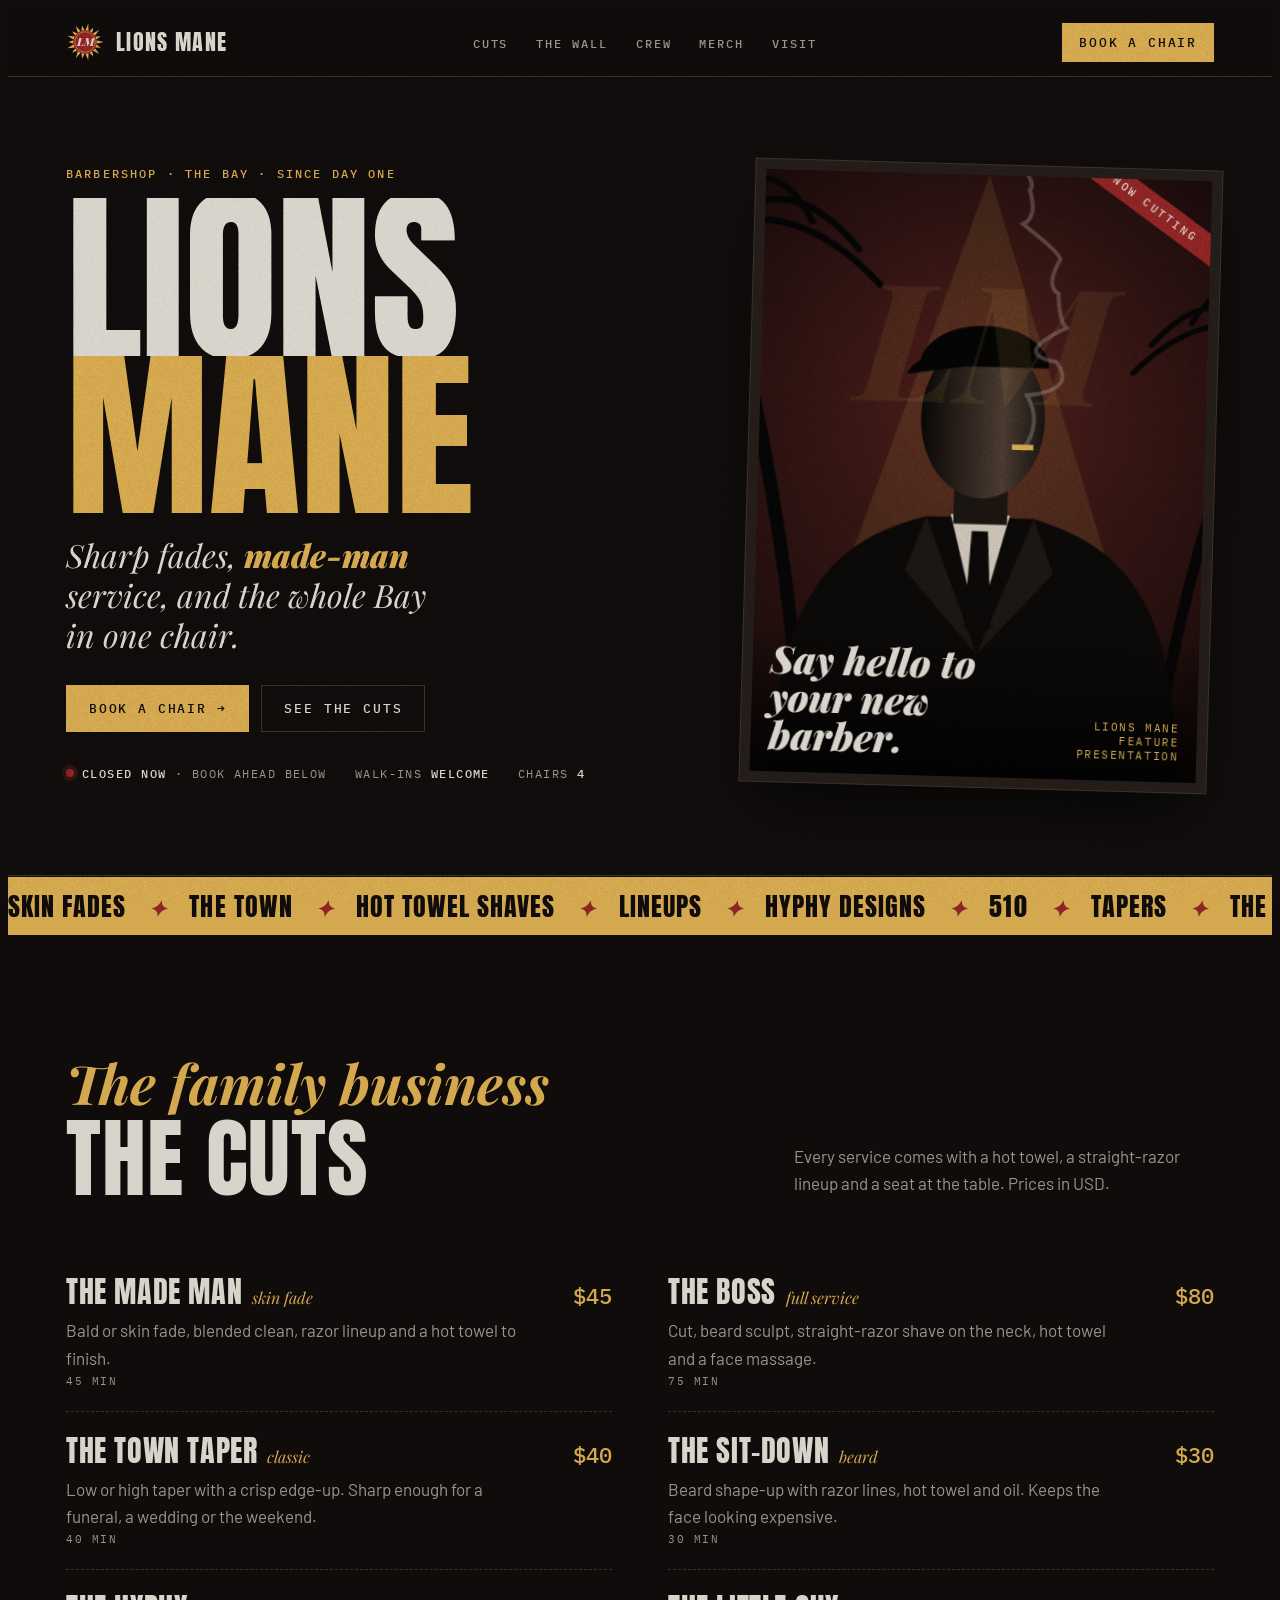
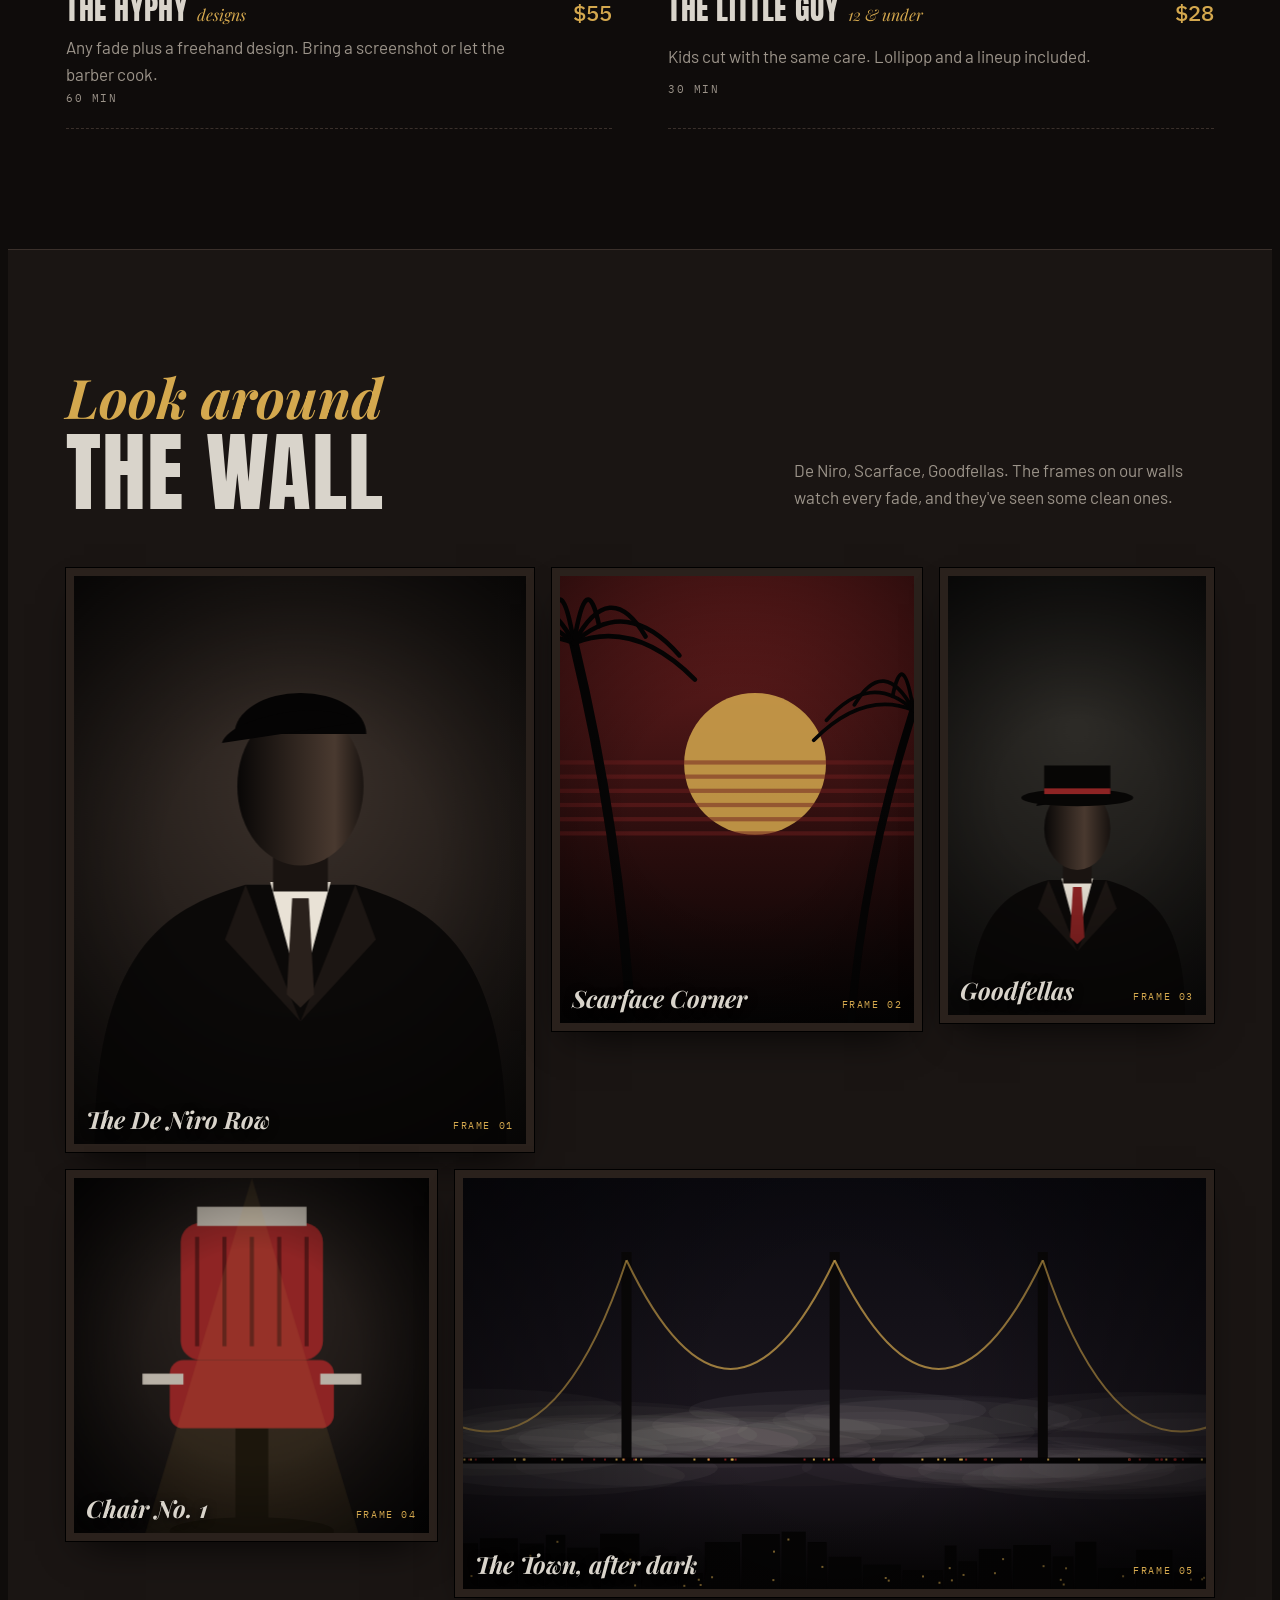
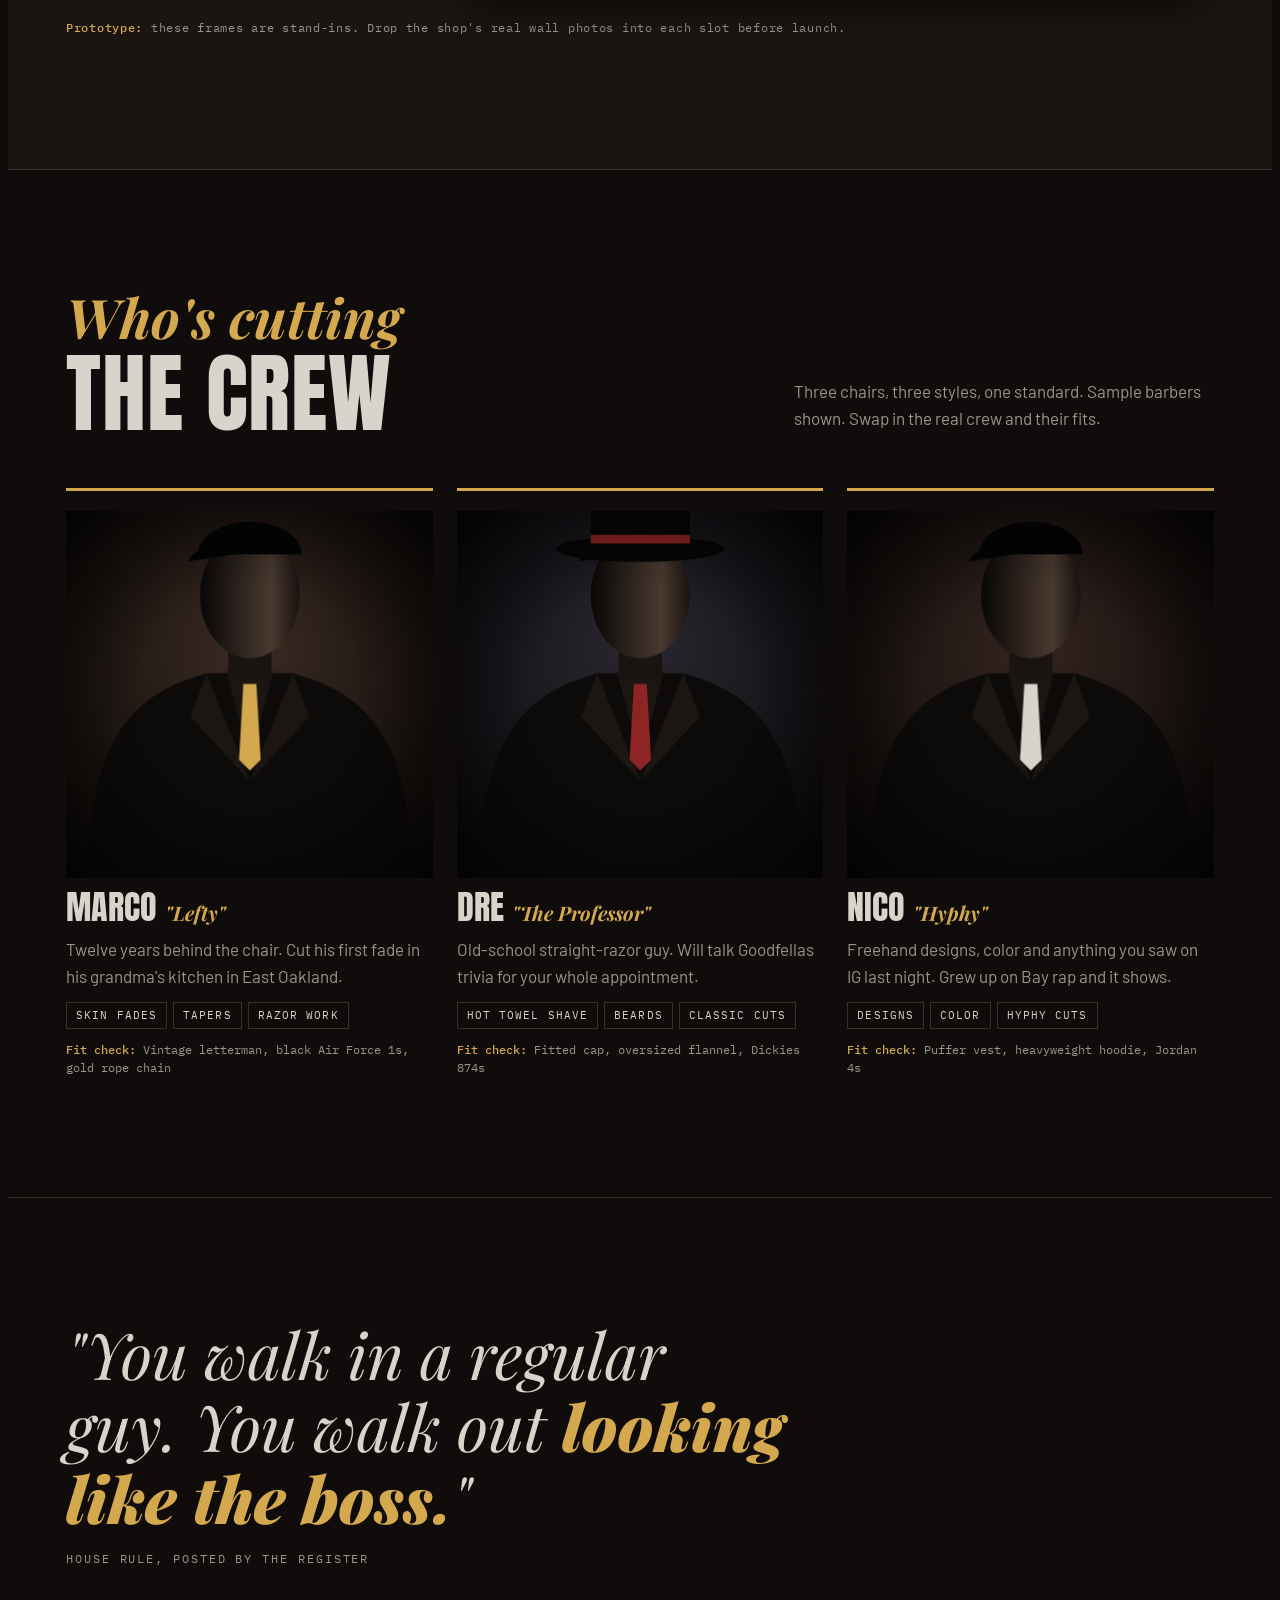
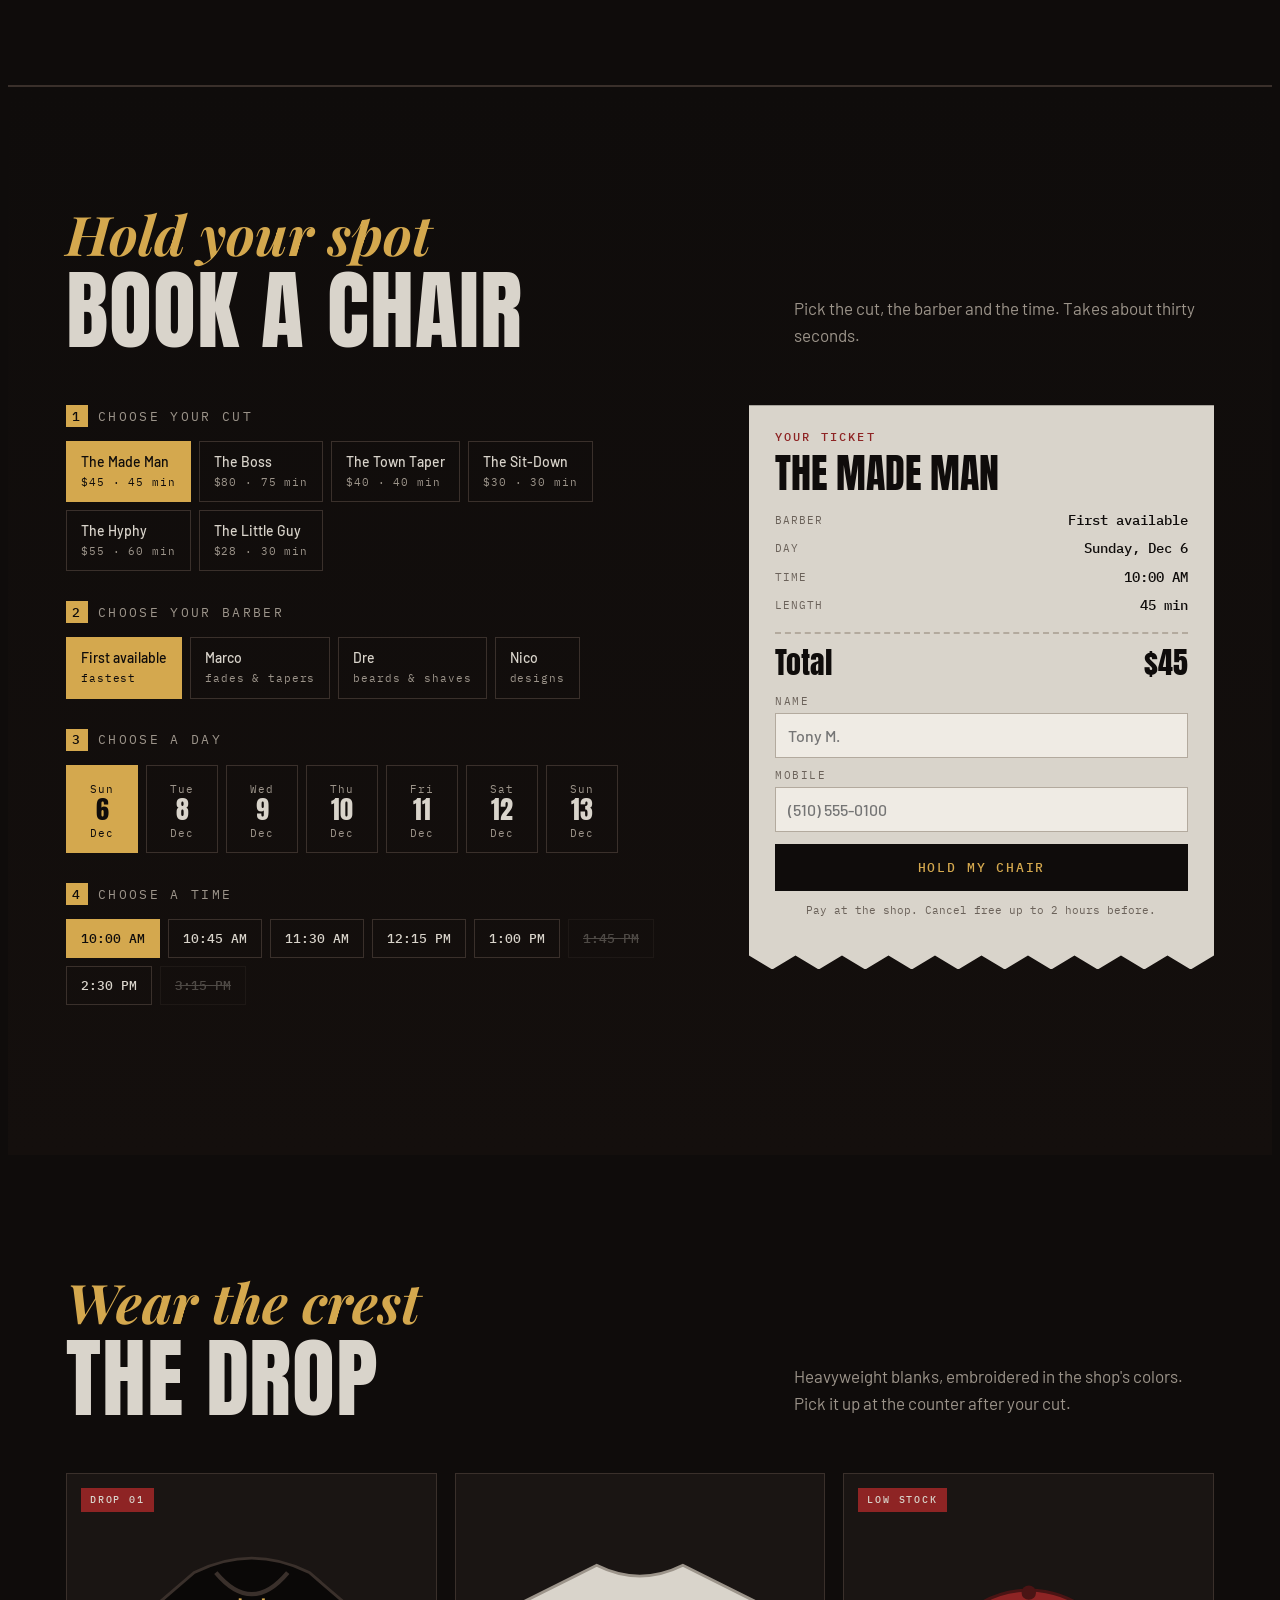
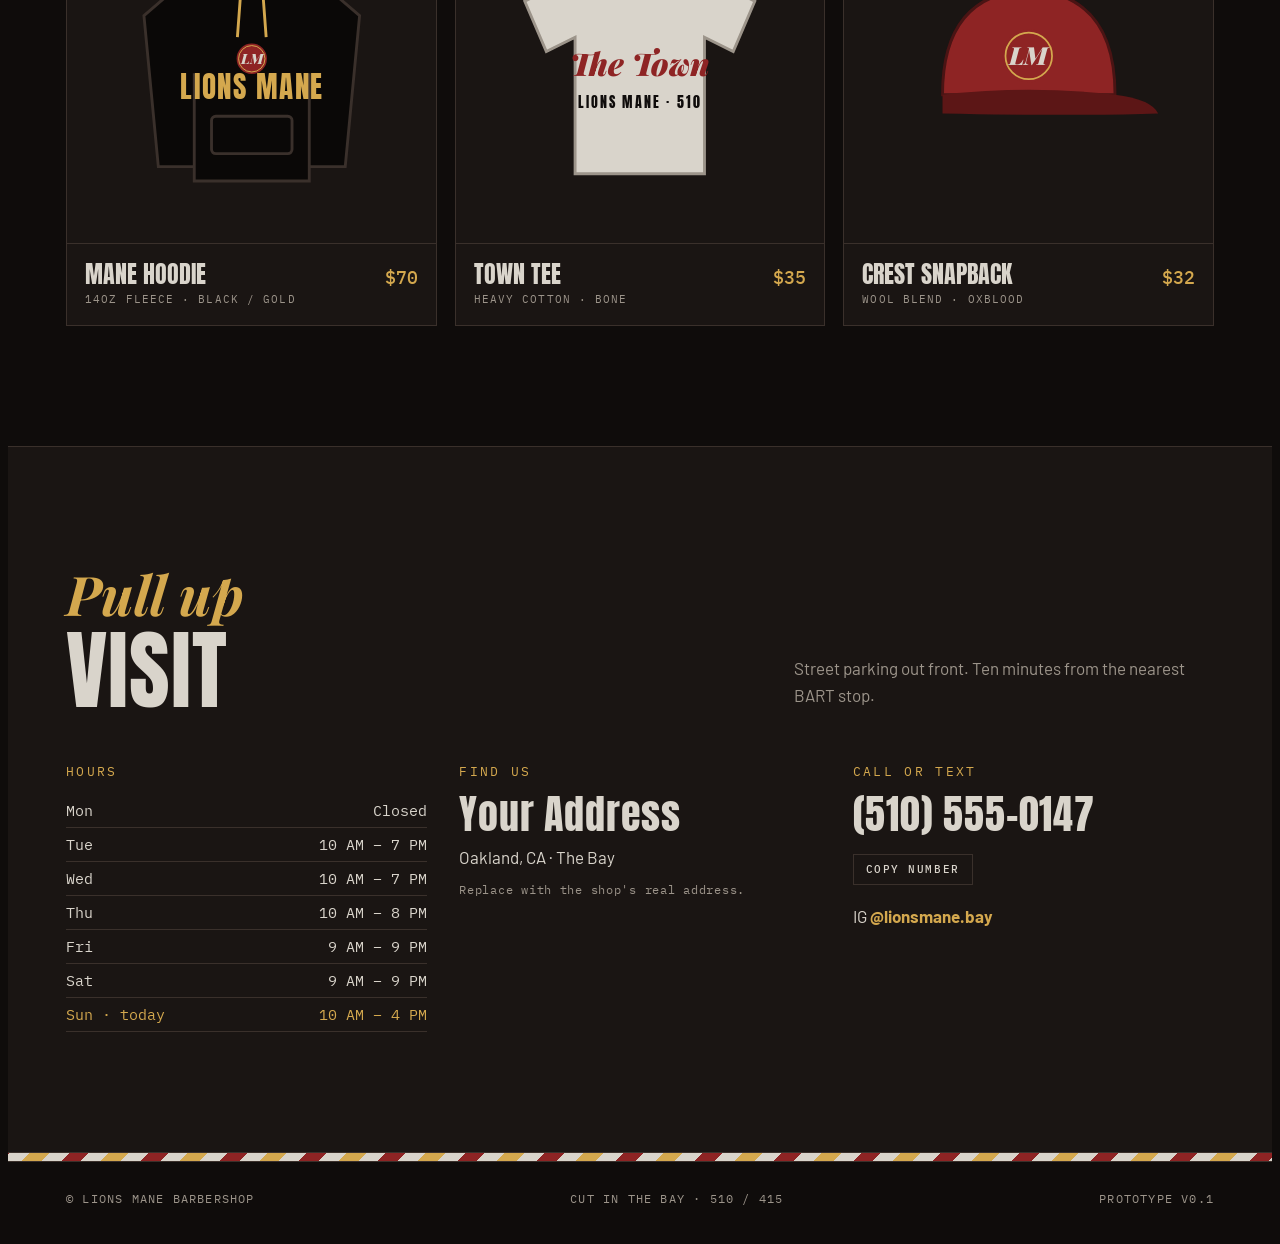
==== lions-mane/index.html @ 67e9202a "Add Lions Mane barbershop prototype site Co-Authored-By: Claude Opus 5.5 <noreply@anthropic.com> Cla" ====
<!doctype html>
<html lang="en">
<head>
<meta charset="utf-8">
<meta name="viewport" content="width=device-width, initial-scale=1, viewport-fit=cover">
</head>
<body>
<title>Lions Mane</title>
<meta name="claude:viewport-fit-sides" content="cover">
<link rel="preconnect" href="https://fonts.googleapis.com">
<link rel="preconnect" href="https://fonts.gstatic.com" crossorigin>
<link rel="stylesheet" href="https://fonts.googleapis.com/css2?family=Anton&family=Playfair+Display:ital,wght@0,700;1,400;1,700;1,900&family=Barlow:wght@400;500;600&family=IBM+Plex+Mono:wght@400;500&display=swap">
<style>
/* Layout: noir film-wall meets Bay streetwear. Full-bleed bands, condensed block type, italic mob-movie serif as the voice. Dark-only by design. */
:root{
  --ink:#0f0c0b;        /* warm black, back room after close */
  --ink-2:#1a1513;      /* booth leather */
  --line:#3a302b;
  --fog:#d9d4cb;        /* Bay fog, body text */
  --fog-dim:#9c948a;
  --gold:#d4a84e;       /* the mane */
  --blood:#8e2424;      /* oxblood, barber pole + Scarface red */
  --display:"Anton","Impact","Arial Narrow",sans-serif;
  --serif:"Playfair Display","Didot","Bodoni 72",Georgia,serif;
  --body:"Barlow","Helvetica Neue",Arial,sans-serif;
  --mono:"IBM Plex Mono",ui-monospace,Menlo,monospace;
  --gutter-l:max(16px, env(safe-area-inset-left, 0px));
  --gutter-r:max(16px, env(safe-area-inset-right, 0px));
  --wrap:1180px;
  color-scheme:dark;
}
*{box-sizing:border-box}
html{scroll-behavior:smooth}
body{background:var(--ink);color:var(--fog);font:400 17px/1.6 var(--body);-webkit-font-smoothing:antialiased;overflow-x:hidden}
body::before{content:"";position:fixed;inset:0 0 auto;height:env(safe-area-inset-top,0px);z-index:60;background:var(--ink)}
.grain{position:fixed;inset:0;pointer-events:none;z-index:80;opacity:.09;mix-blend-mode:overlay;background-size:180px}
.wrap{max-width:var(--wrap);margin-inline:auto;padding-left:var(--gutter-l);padding-right:var(--gutter-r)}
a{color:inherit}
:focus-visible{outline:2px solid var(--gold);outline-offset:3px}
h1,h2,h3{text-wrap:balance;margin:0}
.eyebrow{font:500 12px/1 var(--mono);letter-spacing:.18em;text-transform:uppercase;color:var(--gold)}
.sec{padding-block:clamp(64px,10vw,120px)}
.sec-head{display:flex;flex-wrap:wrap;align-items:end;justify-content:space-between;gap:16px 40px;margin-bottom:clamp(32px,5vw,56px)}
.sec-head h2{font:400 clamp(44px,7vw,88px)/.9 var(--display);text-transform:uppercase;letter-spacing:.01em}
.sec-head h2 em{font:italic 700 .62em/1 var(--serif);text-transform:none;color:var(--gold);display:block;margin-bottom:.15em;letter-spacing:0}
.sec-head p{max-width:42ch;color:var(--fog-dim);margin:0}
.btn{display:inline-flex;align-items:center;gap:10px;font:500 13px/1 var(--mono);letter-spacing:.14em;text-transform:uppercase;text-decoration:none;padding:16px 22px;border:1px solid var(--gold);color:var(--ink);background:var(--gold);cursor:pointer;transition:transform .2s,background .2s,color .2s}
.btn:hover{transform:translateY(-2px);background:var(--fog);border-color:var(--fog)}
.btn.ghost{background:transparent;color:var(--fog);border-color:var(--line)}
.btn.ghost:hover{border-color:var(--gold);color:var(--gold);background:transparent}

/* NAV */
.nav{position:sticky;top:env(safe-area-inset-top,0px);z-index:50;background:color-mix(in srgb,var(--ink) 88%,transparent);backdrop-filter:blur(10px);border-bottom:1px solid var(--line)}
.nav .wrap{display:flex;align-items:center;justify-content:space-between;gap:16px;height:68px}
.logo{display:flex;align-items:center;gap:12px;text-decoration:none}
.logo svg{width:38px;height:38px;flex:none}
.logo b{font:400 22px/1 var(--display);letter-spacing:.06em;text-transform:uppercase}
.nav ul{display:flex;gap:28px;list-style:none;margin:0;padding:0}
.nav ul a{font:500 12px/1 var(--mono);letter-spacing:.16em;text-transform:uppercase;text-decoration:none;color:var(--fog-dim);transition:color .2s}
.nav ul a:hover{color:var(--gold)}
.nav .btn{padding:12px 16px}
@media (max-width:820px){.nav ul{display:none}}

/* HERO */
.hero{position:relative;overflow:hidden;border-bottom:1px solid var(--line)}
.hero .wrap{display:grid;grid-template-columns:1.15fr .85fr;gap:clamp(24px,4vw,56px);align-items:center;padding-block:clamp(40px,7vw,88px)}
.hero h1{font:400 clamp(84px,15vw,210px)/.82 var(--display);text-transform:uppercase;letter-spacing:-.005em;margin-top:18px}
.hero h1 span{display:block}
.hero h1 .gold{color:var(--gold)}
.hero h1 .row{overflow:hidden}
.hero h1 .row span{animation:rise .9s cubic-bezier(.2,.8,.2,1) both}
.hero h1 .row:nth-child(2) span{animation-delay:.12s}
@keyframes rise{from{transform:translateY(105%)}to{transform:none}}
.hero .tag{font:italic 400 clamp(22px,2.6vw,32px)/1.25 var(--serif);margin:22px 0 30px;max-width:22ch}
.hero .tag b{font-weight:900;color:var(--gold)}
.hero .ctas{display:flex;flex-wrap:wrap;gap:12px}
.hero .meta{display:flex;flex-wrap:wrap;gap:8px 28px;margin-top:34px;font:400 12px/1.4 var(--mono);letter-spacing:.12em;text-transform:uppercase;color:var(--fog-dim)}
.hero .meta b{color:var(--fog);font-weight:500}
.open-dot{display:inline-block;width:8px;height:8px;border-radius:50%;background:#5fbf6a;margin-right:8px;box-shadow:0 0 0 4px rgba(95,191,106,.18);vertical-align:1px}

.poster{position:relative;aspect-ratio:3/4;max-width:100%;background:var(--ink-2);border:10px solid #231c18;outline:1px solid var(--line);box-shadow:0 30px 60px -20px rgba(0,0,0,.8);transform:rotate(1.6deg);overflow:hidden}
.poster canvas{position:absolute;inset:0;width:100%;height:100%}
.poster .cap{position:absolute;left:0;right:0;bottom:0;padding:18px;background:linear-gradient(transparent,rgba(0,0,0,.85));display:flex;justify-content:space-between;align-items:end;gap:12px}
.poster .cap strong{font:italic 900 clamp(26px,3vw,38px)/1 var(--serif);color:var(--fog)}
.poster .cap span{font:400 11px/1.3 var(--mono);letter-spacing:.14em;text-transform:uppercase;color:var(--gold);text-align:right}
.poster .stamp{position:absolute;top:16px;right:-38px;transform:rotate(35deg);background:var(--blood);color:var(--fog);font:500 11px/1 var(--mono);letter-spacing:.2em;text-transform:uppercase;padding:8px 44px}
@media (max-width:860px){.hero .wrap{grid-template-columns:1fr}.poster{max-width:420px;transform:rotate(1deg)}}

/* TICKER */
.ticker{background:var(--gold);color:var(--ink);overflow:hidden;border-block:1px solid var(--ink)}
.ticker .track{display:flex;width:max-content;animation:slide 38s linear infinite}
.ticker span{font:400 26px/1 var(--display);text-transform:uppercase;letter-spacing:.04em;padding:16px 0;white-space:nowrap}
.ticker span i{font:italic 900 22px/1 var(--serif);text-transform:none;padding-inline:22px;color:var(--blood)}
@keyframes slide{to{transform:translateX(-50%)}}

/* MENU */
.menu{display:grid;grid-template-columns:repeat(2,minmax(0,1fr));gap:0 56px}
.item{display:grid;grid-template-columns:1fr auto;gap:4px 20px;padding:24px 0;border-bottom:1px dashed var(--line);align-items:baseline}
.item h3{font:400 30px/1 var(--display);text-transform:uppercase;letter-spacing:.02em}
.item h3 small{font:italic 400 16px/1 var(--serif);text-transform:none;color:var(--gold);margin-left:10px;letter-spacing:0}
.item .price{font:500 22px/1 var(--mono);color:var(--gold);font-variant-numeric:tabular-nums}
.item p{grid-column:1/-1;margin:6px 0 0;color:var(--fog-dim);max-width:46ch}
.item .mins{font:400 11px/1 var(--mono);letter-spacing:.14em;text-transform:uppercase;color:var(--fog-dim)}
@media (max-width:760px){.menu{grid-template-columns:1fr}}

/* THE WALL */
.wall-band{background:var(--ink-2);border-block:1px solid var(--line)}
.wall{display:grid;grid-template-columns:repeat(12,minmax(0,1fr));gap:18px}
.frame{position:relative;background:#0a0807;border:8px solid #2a211c;outline:1px solid #000;box-shadow:inset 0 0 40px rgba(0,0,0,.9),0 18px 40px -18px rgba(0,0,0,.9);overflow:hidden;transition:transform .35s cubic-bezier(.2,.8,.2,1)}
.frame:hover{transform:translateY(-6px) rotate(-.6deg)}
.frame canvas{display:block;width:100%;height:100%}
.frame figcaption{position:absolute;left:12px;right:12px;bottom:12px;display:flex;justify-content:space-between;align-items:end;gap:10px}
.frame figcaption b{font:italic 700 clamp(18px,2vw,24px)/1.05 var(--serif);color:var(--fog);text-shadow:0 2px 10px #000}
.frame figcaption span{font:400 10px/1.3 var(--mono);letter-spacing:.16em;text-transform:uppercase;color:var(--gold);white-space:nowrap}
.f1{grid-column:span 5;aspect-ratio:4/5}
.f2{grid-column:span 4;aspect-ratio:4/5;margin-top:48px}
.f3{grid-column:span 3;aspect-ratio:3/5}
.f4{grid-column:span 4;aspect-ratio:1/1}
.f5{grid-column:span 8;aspect-ratio:16/9}
@media (max-width:760px){.wall{grid-template-columns:repeat(2,minmax(0,1fr))}.f1,.f2,.f3,.f4{grid-column:span 1;aspect-ratio:3/4;margin-top:0}.f5{grid-column:span 2}}
.note{margin-top:22px;font:400 12px/1.5 var(--mono);color:var(--fog-dim);letter-spacing:.06em}
.note b{color:var(--gold);font-weight:500}

/* CREW */
.crew{display:grid;grid-template-columns:repeat(3,minmax(0,1fr));gap:24px}
.barber{border-top:3px solid var(--gold);padding-top:20px;display:flex;flex-direction:column;gap:12px}
.barber .pic{aspect-ratio:1/1;max-width:100%;background:var(--ink-2);position:relative;overflow:hidden}
.barber .pic canvas{width:100%;height:100%;display:block}
.barber h3{font:400 34px/1 var(--display);text-transform:uppercase}
.barber h3 em{font:italic 700 20px/1 var(--serif);color:var(--gold);text-transform:none;margin-left:8px}
.barber p{margin:0;color:var(--fog-dim)}
.chips{display:flex;flex-wrap:wrap;gap:6px}
.chip{font:400 11px/1 var(--mono);letter-spacing:.1em;text-transform:uppercase;border:1px solid var(--line);padding:7px 9px;color:var(--fog)}
.fit{font:400 12px/1.5 var(--mono);color:var(--fog-dim)}
.fit b{color:var(--gold);font-weight:500}
@media (max-width:860px){.crew{grid-template-columns:1fr}.barber .pic{aspect-ratio:16/9}}

/* BOOKING */
.book-band{background:linear-gradient(180deg,var(--ink) 0,#140f0d 100%);border-top:1px solid var(--line)}
.booker{display:grid;grid-template-columns:minmax(0,1.4fr) minmax(0,1fr);gap:32px;align-items:start}
.step{margin-bottom:30px}
.step h3{font:400 13px/1 var(--mono);letter-spacing:.18em;text-transform:uppercase;color:var(--fog-dim);margin-bottom:14px;display:flex;gap:10px;align-items:center}
.step h3 b{color:var(--ink);background:var(--gold);width:22px;height:22px;display:inline-grid;place-items:center;font-weight:500}
.opts{display:flex;flex-wrap:wrap;gap:8px}
.opt{font:500 14px/1.2 var(--body);color:var(--fog);background:transparent;border:1px solid var(--line);padding:12px 14px;cursor:pointer;text-align:left;transition:border-color .15s,background .15s,color .15s}
.opt small{display:block;font:400 11px/1.3 var(--mono);color:var(--fog-dim);letter-spacing:.08em;margin-top:4px}
.opt:hover:not(:disabled){border-color:var(--gold)}
.opt[aria-pressed="true"]{background:var(--gold);border-color:var(--gold);color:var(--ink)}
.opt[aria-pressed="true"] small{color:var(--ink)}
.opt:disabled{opacity:.3;cursor:not-allowed;text-decoration:line-through}
.days .opt{min-width:72px;text-align:center}
.days .opt b{display:block;font:400 26px/1 var(--display)}
.slots .opt{font:500 13px/1 var(--mono);min-width:84px;text-align:center;font-variant-numeric:tabular-nums}
.ticket{position:sticky;top:calc(env(safe-area-inset-top,0px) + 92px);background:var(--fog);color:var(--ink);padding:26px;clip-path:polygon(0 0,100% 0,100% calc(100% - 14px),95% 100%,90% calc(100% - 14px),85% 100%,80% calc(100% - 14px),75% 100%,70% calc(100% - 14px),65% 100%,60% calc(100% - 14px),55% 100%,50% calc(100% - 14px),45% 100%,40% calc(100% - 14px),35% 100%,30% calc(100% - 14px),25% 100%,20% calc(100% - 14px),15% 100%,10% calc(100% - 14px),5% 100%,0 calc(100% - 14px));padding-bottom:40px}
.ticket .eyebrow{color:var(--blood)}
.ticket h3{font:400 40px/1 var(--display);text-transform:uppercase;margin:10px 0 18px}
.ticket dl{display:grid;grid-template-columns:auto 1fr;gap:10px 16px;margin:0 0 18px;font:400 14px/1.3 var(--mono)}
.ticket dt{color:#6b625a;text-transform:uppercase;letter-spacing:.1em;font-size:11px;padding-top:2px}
.ticket dd{margin:0;text-align:right;font-weight:500}
.ticket .total{display:flex;justify-content:space-between;border-top:2px dashed #b3aa9e;padding-top:14px;font:400 30px/1 var(--display);margin-bottom:18px}
.ticket label{display:block;font:400 11px/1 var(--mono);letter-spacing:.14em;text-transform:uppercase;color:#6b625a;margin:0 0 6px}
.ticket input{width:100%;font:500 16px/1 var(--body);padding:12px;border:1px solid #b3aa9e;background:#efebe4;color:var(--ink);margin-bottom:12px;border-radius:0}
.ticket input:focus{outline:2px solid var(--blood);outline-offset:0}
.ticket .btn{width:100%;justify-content:center;background:var(--ink);color:var(--gold);border-color:var(--ink)}
.ticket .btn:hover{background:var(--blood);color:var(--fog);border-color:var(--blood)}
.ticket .err{color:var(--blood);font:500 13px/1.4 var(--body);margin:0 0 10px}
.ticket .done{text-align:center;padding:12px 0}
.ticket .done strong{display:block;font:italic 900 34px/1.05 var(--serif);margin:8px 0}
.ticket .demo{font:400 11px/1.4 var(--mono);color:#6b625a;margin-top:12px;text-align:center}
@media (max-width:900px){.booker{grid-template-columns:1fr}.ticket{position:static}}

/* MERCH */
.merch{display:grid;grid-template-columns:repeat(3,minmax(0,1fr));gap:18px}
.drop{background:var(--ink-2);border:1px solid var(--line);display:flex;flex-direction:column}
.drop .art{aspect-ratio:1/1;max-width:100%;display:grid;place-items:center;position:relative;overflow:hidden}
.drop .art svg{width:78%;height:auto}
.drop .info{padding:18px;display:flex;justify-content:space-between;gap:12px;align-items:baseline;border-top:1px solid var(--line)}
.drop h3{font:400 24px/1 var(--display);text-transform:uppercase}
.drop h3 small{display:block;font:400 11px/1.4 var(--mono);color:var(--fog-dim);letter-spacing:.1em;margin-top:6px}
.drop .price{font:500 18px/1 var(--mono);color:var(--gold)}
.drop .badge{position:absolute;top:14px;left:14px;font:500 10px/1 var(--mono);letter-spacing:.18em;text-transform:uppercase;background:var(--blood);color:var(--fog);padding:7px 9px}
@media (max-width:860px){.merch{grid-template-columns:1fr 1fr}.merch .drop:last-child{grid-column:span 2}}
@media (max-width:520px){.merch{grid-template-columns:1fr}.merch .drop:last-child{grid-column:auto}}

/* QUOTE */
.quote{text-align:left;border-block:1px solid var(--line)}
.quote blockquote{margin:0;font:italic 400 clamp(30px,5vw,64px)/1.12 var(--serif);max-width:20ch}
.quote blockquote b{font-weight:900;color:var(--gold)}
.quote cite{display:block;margin-top:20px;font:normal 400 12px/1 var(--mono);letter-spacing:.16em;text-transform:uppercase;color:var(--fog-dim)}

/* VISIT */
.visit{display:grid;grid-template-columns:repeat(3,minmax(0,1fr));gap:32px}
.visit h3{font:400 13px/1 var(--mono);letter-spacing:.18em;text-transform:uppercase;color:var(--gold);margin-bottom:16px}
.hours{width:100%;border-collapse:collapse;font:400 15px/1 var(--mono);font-variant-numeric:tabular-nums}
.hours td{padding:9px 0;border-bottom:1px solid var(--line)}
.hours td:last-child{text-align:right}
.hours tr.today td{color:var(--gold)}
.visit p{margin:0 0 10px}
.big{font:400 40px/1 var(--display);letter-spacing:.02em;user-select:all}
.copy{font:500 11px/1 var(--mono);letter-spacing:.14em;text-transform:uppercase;background:none;border:1px solid var(--line);color:var(--fog);padding:9px 12px;cursor:pointer;margin-top:10px}
.copy:hover{border-color:var(--gold);color:var(--gold)}
@media (max-width:860px){.visit{grid-template-columns:1fr}}

footer{border-top:1px solid var(--line);padding-block:28px}
footer .wrap{display:flex;flex-wrap:wrap;justify-content:space-between;gap:12px;font:400 12px/1.5 var(--mono);letter-spacing:.1em;text-transform:uppercase;color:var(--fog-dim)}
.pole{height:8px;background:repeating-linear-gradient(-45deg,var(--blood) 0 14px,var(--fog) 14px 28px,var(--gold) 28px 42px,var(--fog) 42px 56px);background-size:200% 100%;animation:pole 6s linear infinite}
@keyframes pole{to{background-position:-79px 0}}

@media (prefers-reduced-motion:reduce){*,*::before,*::after{animation:none!important;transition:none!important}html{scroll-behavior:auto}}
</style>

<div class="grain" id="grain" aria-hidden="true"></div>

<nav class="nav" aria-label="Main">
  <div class="wrap">
    <a class="logo" href="#top" aria-label="Lions Mane home"><svg class="mark" viewBox="0 0 100 100" aria-hidden="true"></svg><b>Lions Mane</b></a>
    <ul>
      <li><a href="#menu">Cuts</a></li>
      <li><a href="#wall">The Wall</a></li>
      <li><a href="#crew">Crew</a></li>
      <li><a href="#merch">Merch</a></li>
      <li><a href="#visit">Visit</a></li>
    </ul>
    <a class="btn" href="#book">Book a chair</a>
  </div>
</nav>

<header class="hero" id="top">
  <div class="wrap">
    <div>
      <div class="eyebrow">Barbershop · The Bay · Since day one</div>
      <h1><span class="row"><span>Lions</span></span><span class="row"><span class="gold">Mane</span></span></h1>
      <p class="tag">Sharp fades, <b>made-man</b> service, and the whole Bay in one chair.</p>
      <div class="ctas">
        <a class="btn" href="#book">Book a chair →</a>
        <a class="btn ghost" href="#menu">See the cuts</a>
      </div>
      <div class="meta">
        <span><i class="open-dot"></i><b id="openState">Open now</b> · <span id="openUntil">till 8 PM</span></span>
        <span>Walk-ins <b>welcome</b></span>
        <span>Chairs <b>4</b></span>
      </div>
    </div>
    <figure class="poster" style="margin:0">
      <canvas id="heroCanvas" aria-hidden="true"></canvas>
      <div class="stamp">Now cutting</div>
      <figcaption class="cap"><strong>Say hello to<br>your new barber.</strong><span>Lions Mane<br>Feature presentation</span></figcaption>
    </figure>
  </div>
</header>

<div class="ticker" aria-hidden="true"><div class="track" id="ticker"></div></div>

<section class="sec" id="menu">
  <div class="wrap">
    <div class="sec-head">
      <h2><em>The family business</em>The Cuts</h2>
      <p>Every service comes with a hot towel, a straight-razor lineup and a seat at the table. Prices in USD.</p>
    </div>
    <div class="menu" id="menuList"></div>
  </div>
</section>

<section class="sec wall-band" id="wall">
  <div class="wrap">
    <div class="sec-head">
      <h2><em>Look around</em>The Wall</h2>
      <p>De Niro, Scarface, Goodfellas. The frames on our walls watch every fade, and they've seen some clean ones.</p>
    </div>
    <div class="wall">
      <figure class="frame f1" style="margin:0"><canvas data-art="portrait" data-seed="3"></canvas><figcaption><b>The De Niro Row</b><span>Frame 01</span></figcaption></figure>
      <figure class="frame f2" style="margin:0"><canvas data-art="palms" data-seed="7"></canvas><figcaption><b>Scarface Corner</b><span>Frame 02</span></figcaption></figure>
      <figure class="frame f3" style="margin:0"><canvas data-art="suit" data-seed="11"></canvas><figcaption><b>Goodfellas</b><span>Frame 03</span></figcaption></figure>
      <figure class="frame f4" style="margin:0"><canvas data-art="chair" data-seed="5"></canvas><figcaption><b>Chair No. 1</b><span>Frame 04</span></figcaption></figure>
      <figure class="frame f5" style="margin:0"><canvas data-art="bridge" data-seed="9"></canvas><figcaption><b>The Town, after dark</b><span>Frame 05</span></figcaption></figure>
    </div>
    <p class="note"><b>Prototype:</b> these frames are stand-ins. Drop the shop's real wall photos into each slot before launch.</p>
  </div>
</section>

<section class="sec" id="crew">
  <div class="wrap">
    <div class="sec-head">
      <h2><em>Who's cutting</em>The Crew</h2>
      <p>Three chairs, three styles, one standard. Sample barbers shown. Swap in the real crew and their fits.</p>
    </div>
    <div class="crew" id="crewList"></div>
  </div>
</section>

<section class="quote sec">
  <div class="wrap">
    <blockquote>"You walk in a regular guy. You walk out <b>looking like the boss.</b>"</blockquote>
    <cite>House rule, posted by the register</cite>
  </div>
</section>

<section class="sec book-band" id="book">
  <div class="wrap">
    <div class="sec-head">
      <h2><em>Hold your spot</em>Book a Chair</h2>
      <p>Pick the cut, the barber and the time. Takes about thirty seconds.</p>
    </div>
    <div class="booker">
      <div>
        <div class="step"><h3><b>1</b>Choose your cut</h3><div class="opts" id="pickService" role="group" aria-label="Service"></div></div>
        <div class="step"><h3><b>2</b>Choose your barber</h3><div class="opts" id="pickBarber" role="group" aria-label="Barber"></div></div>
        <div class="step"><h3><b>3</b>Choose a day</h3><div class="opts days" id="pickDay" role="group" aria-label="Day"></div></div>
        <div class="step"><h3><b>4</b>Choose a time</h3><div class="opts slots" id="pickTime" role="group" aria-label="Time"></div></div>
      </div>
      <aside class="ticket" aria-live="polite" id="ticket"></aside>
    </div>
  </div>
</section>

<section class="sec" id="merch">
  <div class="wrap">
    <div class="sec-head">
      <h2><em>Wear the crest</em>The Drop</h2>
      <p>Heavyweight blanks, embroidered in the shop's colors. Pick it up at the counter after your cut.</p>
    </div>
    <div class="merch" id="merchList"></div>
  </div>
</section>

<section class="sec wall-band" id="visit">
  <div class="wrap">
    <div class="sec-head">
      <h2><em>Pull up</em>Visit</h2>
      <p>Street parking out front. Ten minutes from the nearest BART stop.</p>
    </div>
    <div class="visit">
      <div>
        <h3>Hours</h3>
        <table class="hours" id="hours"></table>
      </div>
      <div>
        <h3>Find us</h3>
        <p class="big">Your Address</p>
        <p>Oakland, CA · The Bay</p>
        <p class="note" style="margin-top:6px">Replace with the shop's real address.</p>
      </div>
      <div>
        <h3>Call or text</h3>
        <p class="big" id="phone">(510) 555-0147</p>
        <button class="copy" id="copyPhone" type="button">Copy number</button>
        <p style="margin-top:18px">IG <b style="color:var(--gold)">@lionsmane.bay</b></p>
      </div>
    </div>
  </div>
</section>

<div class="pole" aria-hidden="true"></div>
<footer>
  <div class="wrap">
    <span>© Lions Mane Barbershop</span>
    <span>Cut in the Bay · 510 / 415</span>
    <span>Prototype v0.1</span>
  </div>
</footer>

<script>
(function(){
  /* ---------- helpers ---------- */
  function rng(seed){let s=seed*9301+49297;return function(){s=(s*9301+49297)%233280;return s/233280}}
  const $=s=>document.querySelector(s);
  const GOLD='#d4a84e', BLOOD='#8e2424', FOG='#d9d4cb';

  /* ---------- film grain ---------- */
  try{const c=document.createElement('canvas');c.width=c.height=180;const x=c.getContext('2d');const d=x.createImageData(180,180);for(let i=0;i<d.data.length;i+=4){const v=Math.random()*255;d.data[i]=d.data[i+1]=d.data[i+2]=v;d.data[i+3]=255}x.putImageData(d,0,0);$('#grain').style.backgroundImage='url('+c.toDataURL()+')'}catch(e){}

  /* ---------- lion crest mark ---------- */
  document.querySelectorAll('svg.mark').forEach(svg=>{
    let p='';const n=18;
    for(let i=0;i<n;i++){const a=i/n*Math.PI*2,a1=a-.15,a2=a+.15;const r1=30,r2=i%2?44:49;
      p+=`<polygon points="${50+Math.cos(a1)*r1},${50+Math.sin(a1)*r1} ${50+Math.cos(a)*r2},${50+Math.sin(a)*r2} ${50+Math.cos(a2)*r1},${50+Math.sin(a2)*r1}" fill="${GOLD}"/>`}
    svg.innerHTML=p+`<circle cx="50" cy="50" r="31" fill="${BLOOD}"/><circle cx="50" cy="50" r="27" fill="none" stroke="${GOLD}" stroke-width="1.5"/><text x="50" y="60" text-anchor="middle" font-family="Playfair Display,Georgia,serif" font-style="italic" font-weight="900" font-size="29" fill="${FOG}">LM</text>`;
  });

  /* ---------- ticker ---------- */
  const words=['Skin fades','The Town','Hot towel shaves','Lineups','Hyphy designs','510','Tapers','The Yay','Beard sculpts','415','Fresh for the weekend'];
  const run=words.map(w=>`${w}<i>✦</i>`).join('');
  $('#ticker').innerHTML=`<span>${run}</span><span>${run}</span>`;

  /* ---------- canvas art (noir stand-ins for wall photos) ---------- */
  function fit(cv){const r=cv.getBoundingClientRect();const dpr=Math.min(window.devicePixelRatio||1,2);cv.width=Math.max(10,r.width*dpr);cv.height=Math.max(10,r.height*dpr);const x=cv.getContext('2d');x.setTransform(dpr,0,0,dpr,0,0);return [x,r.width,r.height]}
  function noir(x,w,h,tint){const g=x.createRadialGradient(w*.5,h*.35,10,w*.5,h*.5,Math.max(w,h)*.8);g.addColorStop(0,tint||'#3b302a');g.addColorStop(1,'#050404');x.fillStyle=g;x.fillRect(0,0,w,h)}
  function figure(x,w,h,cx,scale,r,opts){opts=opts||{};
    x.save();x.translate(cx,h);x.scale(scale,scale);
    // shoulders / suit
    x.fillStyle=opts.suit||'#0b0908';x.beginPath();x.moveTo(-150,0);x.bezierCurveTo(-150,-150,-90,-175,-40,-190);x.lineTo(40,-190);x.bezierCurveTo(90,-175,150,-150,150,0);x.fill();
    // lapels
    x.fillStyle='#1c1613';x.beginPath();x.moveTo(-40,-190);x.lineTo(0,-90);x.lineTo(-55,-150);x.fill();x.beginPath();x.moveTo(40,-190);x.lineTo(0,-90);x.lineTo(55,-150);x.fill();
    x.fillStyle=opts.shirt||'#e9e2d6';x.beginPath();x.moveTo(-22,-192);x.lineTo(0,-110);x.lineTo(22,-192);x.fill();
    x.fillStyle=opts.tie||BLOOD;x.beginPath();x.moveTo(-6,-180);x.lineTo(6,-180);x.lineTo(10,-110);x.lineTo(0,-100);x.lineTo(-10,-110);x.fill();
    // neck + head
    x.fillStyle='#1a1411';x.fillRect(-20,-215,40,30);
    const hg=x.createLinearGradient(-50,0,50,0);hg.addColorStop(0,'#050404');hg.addColorStop(opts.light||.7,'#4a3a30');hg.addColorStop(1,'#120e0c');
    x.fillStyle=hg;x.beginPath();x.ellipse(0,-262,46,58,0,0,Math.PI*2);x.fill();
    // slick hair
    x.fillStyle='#050404';x.beginPath();x.ellipse(0,-300,48,30,0,Math.PI,0);x.fill();x.beginPath();x.ellipse(-8,-298,50,18,-.15,Math.PI*1.05,Math.PI*1.95);x.fill();
    if(opts.hat){x.fillStyle='#070605';x.beginPath();x.ellipse(0,-305,78,12,0,0,Math.PI*2);x.fill();x.fillRect(-46,-350,92,46);x.fillStyle=BLOOD;x.fillRect(-46,-318,92,8)}
    if(opts.smoke){x.strokeStyle='rgba(217,212,203,.25)';x.lineWidth=3;x.beginPath();x.moveTo(30,-240);for(let i=0;i<8;i++)x.quadraticCurveTo(30+(r()-.3)*60,-260-i*25,40+(r()-.5)*50,-280-i*25);x.stroke();x.fillStyle=GOLD;x.fillRect(22,-244,16,4)}
    x.restore();
  }
  const arts={
    hero(x,w,h,r){noir(x,w,h,'#4a1d1a');
      // spotlight + palm silhouettes
      x.fillStyle='rgba(212,168,78,.12)';x.beginPath();x.moveTo(w*.5,0);x.lineTo(w*.05,h);x.lineTo(w*.95,h);x.fill();
      palm(x,w*.12,h,h*.9,r,-.2);palm(x,w*.9,h,h*.75,r,.25);
      figure(x,w,h,w*.5,Math.min(w,h*.75)/330,r,{smoke:true,light:.65,tie:'#0b0908',shirt:'#c9c1b5'});
      x.font=`900 italic ${w*.36}px "Playfair Display",Georgia,serif`;x.fillStyle='rgba(212,168,78,.10)';x.textAlign='center';x.fillText('LM',w*.5,h*.38);
    },
    portrait(x,w,h,r){noir(x,w,h,'#3a302a');figure(x,w,h,w*.5,w/330,r,{light:.75,tie:'#2a211c'});vignette(x,w,h)},
    suit(x,w,h,r){noir(x,w,h,'#2c2a26');figure(x,w,h,w*.5,w/360,r,{hat:true,light:.6});vignette(x,w,h)},
    palms(x,w,h,r){const g=x.createLinearGradient(0,0,0,h);g.addColorStop(0,'#6e1f1f');g.addColorStop(.6,'#2a0d0d');g.addColorStop(1,'#050404');x.fillStyle=g;x.fillRect(0,0,w,h);
      x.fillStyle='rgba(212,168,78,.85)';x.beginPath();x.arc(w*.55,h*.42,w*.2,0,Math.PI*2);x.fill();
      for(let i=0;i<6;i++){x.fillStyle=`rgba(110,31,31,${.5})`;x.fillRect(0,h*.42+i*w*.04-w*.01,w,w*.012)}
      palm(x,w*.2,h,h*.85,r,-.15);palm(x,w*.82,h,h*.7,r,.2);vignette(x,w,h)},
    chair(x,w,h,r){noir(x,w,h,'#2e2622');x.save();x.translate(w/2,h*.55);const s=w/260;x.scale(s,s);
      x.fillStyle='#070605';x.fillRect(-12,40,24,70);x.beginPath();x.ellipse(0,115,60,10,0,0,Math.PI*2);x.fill();
      x.fillStyle=BLOOD;x.beginPath();x.roundRect(-60,-10,120,50,10);x.fill();x.beginPath();x.roundRect(-52,-110,104,100,14);x.fill();
      x.fillStyle='#b8b1a6';x.fillRect(-80,0,30,8);x.fillRect(50,0,30,8);x.fillRect(-40,-122,80,14);
      x.strokeStyle='rgba(0,0,0,.4)';x.lineWidth=3;for(let i=-40;i<=40;i+=20){x.beginPath();x.moveTo(i,-100);x.lineTo(i,-20);x.stroke()}
      x.restore();x.fillStyle='rgba(212,168,78,.10)';x.beginPath();x.moveTo(w*.5,0);x.lineTo(w*.2,h);x.lineTo(w*.8,h);x.fill();vignette(x,w,h)},
    bridge(x,w,h,r){const g=x.createLinearGradient(0,0,0,h);g.addColorStop(0,'#0b0a10');g.addColorStop(.7,'#1d1820');g.addColorStop(1,'#050404');x.fillStyle=g;x.fillRect(0,0,w,h);
      // fog
      for(let i=0;i<40;i++){x.fillStyle=`rgba(217,212,203,${.02+r()*.03})`;x.beginPath();x.ellipse(r()*w,h*.55+r()*h*.2,w*.2,h*.05,0,0,Math.PI*2);x.fill()}
      // towers + cables
      const deck=h*.68;const tw=[w*.22,w*.5,w*.78];x.strokeStyle='#0a0808';x.fillStyle='#0a0808';
      tw.forEach(t=>{x.fillRect(t-5,h*.18,10,deck-h*.18+4)});
      x.lineWidth=2;x.strokeStyle='rgba(212,168,78,.7)';
      for(let k=0;k<tw.length-1;k++){x.beginPath();x.moveTo(tw[k],h*.2);x.quadraticCurveTo((tw[k]+tw[k+1])/2,deck+20,tw[k+1],h*.2);x.stroke()}
      x.beginPath();x.moveTo(0,deck-30);x.quadraticCurveTo(tw[0]*.6,deck,tw[0],h*.2);x.stroke();x.beginPath();x.moveTo(tw[2],h*.2);x.quadraticCurveTo(w-(w-tw[2])*.6,deck,w,deck-30);x.stroke();
      x.fillStyle='#050404';x.fillRect(0,deck,w,6);
      for(let i=0;i<60;i++){x.fillStyle=r()>.5?'rgba(212,168,78,.9)':'rgba(142,36,36,.9)';x.fillRect(r()*w,deck+1,2,2)}
      // skyline
      x.fillStyle='#050404';let px=0;while(px<w){const bw=10+r()*30,bh=10+r()*h*.12;x.fillRect(px,h-bh,bw,bh);for(let j=0;j<4;j++){if(r()>.6){x.fillStyle='rgba(212,168,78,.6)';x.fillRect(px+3+r()*(bw-6),h-bh+4+r()*(bh-8),2,2);x.fillStyle='#050404'}}px+=bw+2}
      vignette(x,w,h)},
    barber(x,w,h,r,i){const tints=['#3a2a22','#2a2630','#33241f'];noir(x,w,h,tints[i%3]);figure(x,w,h,w*.5,Math.min(w,h)/340,r,{suit:'#0d0b0a',tie:[GOLD,BLOOD,'#d9d4cb'][i%3],shirt:'#1c1613',light:.7,hat:i===1});vignette(x,w,h)}
  };
  function palm(x,bx,by,hgt,r,lean){x.save();x.strokeStyle='#060505';x.fillStyle='#060505';x.lineWidth=Math.max(4,hgt*.025);x.lineCap='round';
    const tx=bx+lean*hgt,ty=by-hgt;x.beginPath();x.moveTo(bx,by);x.quadraticCurveTo(bx+lean*hgt*.2,by-hgt*.5,tx,ty);x.stroke();
    for(let i=0;i<8;i++){const a=-Math.PI/2+(i-3.5)*.42;const L=hgt*.32;x.lineWidth=Math.max(2,hgt*.012);x.beginPath();x.moveTo(tx,ty);const ex=tx+Math.cos(a)*L,ey=ty+Math.sin(a)*L*.5+L*.35;x.quadraticCurveTo(tx+Math.cos(a)*L*.5,ty+Math.sin(a)*L*.5-L*.15,ex,ey);x.stroke()}
    x.restore()}
  function vignette(x,w,h){const g=x.createRadialGradient(w/2,h/2,Math.min(w,h)*.3,w/2,h/2,Math.max(w,h)*.75);g.addColorStop(0,'rgba(0,0,0,0)');g.addColorStop(1,'rgba(0,0,0,.75)');x.fillStyle=g;x.fillRect(0,0,w,h)}
  function drawAll(){
    try{const [x,w,h]=fit($('#heroCanvas'));arts.hero(x,w,h,rng(1))}catch(e){}
    document.querySelectorAll('canvas[data-art]').forEach(cv=>{try{const [x,w,h]=fit(cv);arts[cv.dataset.art](x,w,h,rng(+cv.dataset.seed||1),+cv.dataset.i||0)}catch(e){}});
  }

  /* ---------- data ---------- */
  const services=[
    {id:'made',name:'The Made Man',sub:'skin fade',mins:45,price:45,desc:'Bald or skin fade, blended clean, razor lineup and a hot towel to finish.'},
    {id:'boss',name:'The Boss',sub:'full service',mins:75,price:80,desc:'Cut, beard sculpt, straight-razor shave on the neck, hot towel and a face massage.'},
    {id:'town',name:'The Town Taper',sub:'classic',mins:40,price:40,desc:'Low or high taper with a crisp edge-up. Sharp enough for a funeral, a wedding or the weekend.'},
    {id:'sit',name:'The Sit-Down',sub:'beard',mins:30,price:30,desc:'Beard shape-up with razor lines, hot towel and oil. Keeps the face looking expensive.'},
    {id:'hyphy',name:'The Hyphy',sub:'designs',mins:60,price:55,desc:'Any fade plus a freehand design. Bring a screenshot or let the barber cook.'},
    {id:'kid',name:'The Little Guy',sub:'12 & under',mins:30,price:28,desc:'Kids cut with the same care. Lollipop and a lineup included.'}
  ];
  const barbers=[
    {id:'any',name:'First available',note:'fastest'},
    {id:'marco',name:'Marco',nick:'"Lefty"',note:'fades & tapers',bio:'Twelve years behind the chair. Cut his first fade in his grandma\'s kitchen in East Oakland.',tags:['Skin fades','Tapers','Razor work'],fit:'Vintage letterman, black Air Force 1s, gold rope chain'},
    {id:'dre',name:'Dre',nick:'"The Professor"',note:'beards & shaves',bio:'Old-school straight-razor guy. Will talk Goodfellas trivia for your whole appointment.',tags:['Hot towel shave','Beards','Classic cuts'],fit:'Fitted cap, oversized flannel, Dickies 874s'},
    {id:'nico',name:'Nico',nick:'"Hyphy"',note:'designs',bio:'Freehand designs, color and anything you saw on IG last night. Grew up on Bay rap and it shows.',tags:['Designs','Color','Hyphy cuts'],fit:'Puffer vest, heavyweight hoodie, Jordan 4s'}
  ];
  const merch=[
    {name:'Mane Hoodie',sub:'14oz fleece · black / gold',price:70,badge:'Drop 01',kind:'hoodie'},
    {name:'Town Tee',sub:'heavy cotton · bone',price:35,kind:'tee'},
    {name:'Crest Snapback',sub:'wool blend · oxblood',price:32,badge:'Low stock',kind:'cap'}
  ];

  /* ---------- render menu ---------- */
  $('#menuList').innerHTML=services.map(s=>`<div class="item"><h3>${s.name}<small>${s.sub}</small></h3><span class="price">$${s.price}</span><p>${s.desc}</p><span class="mins">${s.mins} min</span></div>`).join('');

  /* ---------- crew ---------- */
  $('#crewList').innerHTML=barbers.slice(1).map((b,i)=>`<article class="barber"><div class="pic"><canvas data-art="barber" data-seed="${20+i}" data-i="${i}" aria-hidden="true"></canvas></div><h3>${b.name}<em>${b.nick}</em></h3><p>${b.bio}</p><div class="chips">${b.tags.map(t=>`<span class="chip">${t}</span>`).join('')}</div><p class="fit"><b>Fit check:</b> ${b.fit}</p></article>`).join('');

  /* ---------- merch ---------- */
  function garment(kind){
    const crest=`<g transform="translate(100 98) scale(.34)"><circle r="31" fill="${BLOOD}"/><circle r="27" fill="none" stroke="${GOLD}" stroke-width="2"/><text y="10" text-anchor="middle" font-family="Playfair Display,Georgia,serif" font-style="italic" font-weight="900" font-size="29" fill="${FOG}">LM</text></g>`;
    if(kind==='hoodie')return `<svg viewBox="0 0 200 200"><path d="M60 40 Q100 20 140 40 L175 70 L165 175 L140 175 L140 110 L140 185 L60 185 L60 110 L60 175 L35 175 L25 70 Z" fill="#0a0807" stroke="#3a302b" stroke-width="2"/><path d="M75 40 Q100 70 125 40" fill="none" stroke="#3a302b" stroke-width="3"/><path d="M92 58 L90 85 M108 58 L110 85" stroke="${GOLD}" stroke-width="2"/><rect x="72" y="140" width="56" height="26" rx="3" fill="none" stroke="#3a302b" stroke-width="2"/><text x="100" y="128" text-anchor="middle" font-family="Anton,Impact,sans-serif" font-size="20" fill="${GOLD}" letter-spacing="1">LIONS MANE</text>${crest.replace('translate(100 98)','translate(100 100)')}</svg>`;
    if(kind==='tee')return `<svg viewBox="0 0 200 200"><path d="M70 35 Q100 50 130 35 L180 60 L165 95 L145 85 L145 180 L55 180 L55 85 L35 95 L20 60 Z" fill="#d9d4cb" stroke="#9c948a" stroke-width="2"/><text x="100" y="112" text-anchor="middle" font-family="Playfair Display,Georgia,serif" font-style="italic" font-weight="900" font-size="22" fill="${BLOOD}">The Town</text><text x="100" y="134" text-anchor="middle" font-family="Anton,Impact,sans-serif" font-size="10" fill="#0f0c0b" letter-spacing="1.5">LIONS MANE · 510</text></svg>`;
    return `<svg viewBox="0 0 200 200"><path d="M40 125 Q40 55 100 52 Q160 55 160 125 Z" fill="${BLOOD}" stroke="#4a1414" stroke-width="2"/><path d="M40 125 Q100 118 160 125 Q185 128 190 138 Q140 140 40 138 Z" fill="#5c1616"/><circle cx="100" cy="54" r="5" fill="#4a1414"/>${crest.replace('translate(100 98) scale(.34)','translate(100 98) scale(.6)')}</svg>`;
  }
  $('#merchList').innerHTML=merch.map(m=>`<article class="drop"><div class="art">${m.badge?`<span class="badge">${m.badge}</span>`:''}${garment(m.kind)}</div><div class="info"><h3>${m.name}<small>${m.sub}</small></h3><span class="price">$${m.price}</span></div></article>`).join('');

  /* ---------- hours ---------- */
  const hrs=[['Mon',null],['Tue',[10,19]],['Wed',[10,19]],['Thu',[10,20]],['Fri',[9,21]],['Sat',[9,21]],['Sun',[10,16]]];
  const fmtH=h=>{const ap=h>=12?'PM':'AM';const hh=h%12||12;return hh+' '+ap};
  const now=new Date();const todayIdx=(now.getDay()+6)%7;
  $('#hours').innerHTML=hrs.map((d,i)=>`<tr class="${i===todayIdx?'today':''}"><td>${d[0]}${i===todayIdx?' · today':''}</td><td>${d[1]?fmtH(d[1][0])+' – '+fmtH(d[1][1]):'Closed'}</td></tr>`).join('');
  const t=hrs[todayIdx][1];const hNow=now.getHours()+now.getMinutes()/60;
  if(t&&hNow>=t[0]&&hNow<t[1]){$('#openState').textContent='Open now';$('#openUntil').textContent='till '+fmtH(t[1])}
  else{$('#openState').textContent='Closed now';$('#openUntil').textContent='book ahead below';document.querySelector('.open-dot').style.background=BLOOD;document.querySelector('.open-dot').style.boxShadow='0 0 0 4px rgba(142,36,36,.25)'}

  /* ---------- booking ---------- */
  const st={service:'made',barber:'any',day:null,time:null,done:false,err:''};
  const days=[];for(let i=0;i<10&&days.length<7;i++){const d=new Date(now);d.setHours(0,0,0,0);d.setDate(d.getDate()+i);const h=hrs[(d.getDay()+6)%7][1];if(h)days.push({d,h})}
  st.day=0;
  function slotsFor(){const day=days[st.day];if(!day)return[];const out=[];const r=rng(st.day*31+(st.barber.length*7)+3);
    for(let m=day.h[0]*60;m<=day.h[1]*60-45;m+=45){const hh=Math.floor(m/60),mm=m%60;let taken=r()<.38;
      if(st.day===0&&day.d.toDateString()===now.toDateString()&&m<=now.getHours()*60+now.getMinutes())taken=true;
      out.push({label:`${hh%12||12}:${String(mm).padStart(2,'0')} ${hh>=12?'PM':'AM'}`,taken})}return out}
  function btn(group,val,html,pressed,disabled){return `<button type="button" class="opt" data-g="${group}" data-v="${val}" aria-pressed="${pressed}" ${disabled?'disabled':''}>${html}</button>`}
  function render(){
    $('#pickService').innerHTML=services.map(s=>btn('service',s.id,`${s.name}<small>$${s.price} · ${s.mins} min</small>`,st.service===s.id)).join('');
    $('#pickBarber').innerHTML=barbers.map(b=>btn('barber',b.id,`${b.name}<small>${b.note}</small>`,st.barber===b.id)).join('');
    $('#pickDay').innerHTML=days.map((d,i)=>btn('day',i,`<small>${d.d.toLocaleDateString('en-US',{weekday:'short'})}</small><b>${d.d.getDate()}</b><small>${d.d.toLocaleDateString('en-US',{month:'short'})}</small>`,st.day===i)).join('');
    const sl=slotsFor();if(st.time&&!sl.find(s=>s.label===st.time&&!s.taken))st.time=null;
    $('#pickTime').innerHTML=sl.map(s=>btn('time',s.label,s.label,st.time===s.label,s.taken)).join('')||'<p class="note">No open times this day.</p>';
    renderTicket();
  }
  function renderTicket(){
    const s=services.find(x=>x.id===st.service),b=barbers.find(x=>x.id===st.barber),d=days[st.day];
    const dayTxt=d?d.d.toLocaleDateString('en-US',{weekday:'long',month:'short',day:'numeric'}):'–';
    if(st.done){$('#ticket').innerHTML=`<div class="done"><div class="eyebrow">Confirmed</div><strong>You're in the family, ${esc(st.name)}.</strong><p>${s.name} with ${b.id==='any'?'the first open barber':b.name}<br>${dayTxt} at ${st.time}</p><button class="btn" type="button" id="again">Book another</button><p class="demo">Prototype: no booking was sent. A live site would text a confirmation to ${esc(st.phone)}.</p></div>`;$('#again').onclick=()=>{st.done=false;st.time=null;render()};return}
    $('#ticket').innerHTML=`<div class="eyebrow">Your ticket</div><h3>${s.name}</h3>
      <dl><dt>Barber</dt><dd>${b.name}</dd><dt>Day</dt><dd>${dayTxt}</dd><dt>Time</dt><dd>${st.time||'Pick a time'}</dd><dt>Length</dt><dd>${s.mins} min</dd></dl>
      <div class="total"><span>Total</span><span>$${s.price}</span></div>
      <form id="bookForm" novalidate>
        <label for="bkName">Name</label><input id="bkName" autocomplete="name" placeholder="Tony M." value="${esc(st.name||'')}">
        <label for="bkPhone">Mobile</label><input id="bkPhone" type="tel" autocomplete="tel" placeholder="(510) 555-0100" value="${esc(st.phone||'')}">
        ${st.err?`<p class="err">${st.err}</p>`:''}
        <button class="btn" type="submit">Hold my chair</button>
      </form><p class="demo">Pay at the shop. Cancel free up to 2 hours before.</p>`;
    $('#bookForm').addEventListener('submit',e=>{e.preventDefault();st.name=$('#bkName').value.trim();st.phone=$('#bkPhone').value.trim();
      if(!st.time)st.err='Pick a time in step 4 first.';else if(!st.name)st.err='Add your name so the barber knows who to call.';else if(st.phone.replace(/\D/g,'').length<10)st.err='Enter a 10-digit mobile number for the confirmation text.';else{st.err='';st.done=true}
      renderTicket()});
  }
  function esc(s){return String(s).replace(/[&<>"]/g,c=>({'&':'&amp;','<':'&lt;','>':'&gt;','"':'&quot;'}[c]))}
  document.querySelector('.booker').addEventListener('click',e=>{const b=e.target.closest('.opt');if(!b||b.disabled)return;const g=b.dataset.g,v=b.dataset.v;
    const nm=$('#bkName'),ph=$('#bkPhone');if(nm){st.name=nm.value;st.phone=ph.value}
    st[g]=g==='day'?+v:v;st.err='';st.done=false;render()});
  // preselect a sample open time so the ticket looks real on load
  for(let i=0;i<days.length;i++){st.day=i;const f=slotsFor().find(s=>!s.taken);if(f){st.time=f.label;break}}
  render();

  /* ---------- copy phone ---------- */
  $('#copyPhone').addEventListener('click',e=>{const t=$('#phone').textContent;const b=e.currentTarget;
    const ok=()=>{b.textContent='Copied';setTimeout(()=>b.textContent='Copy number',1600)};
    const fallback=()=>{const r=document.createRange();r.selectNodeContents($('#phone'));const s=getSelection();s.removeAllRanges();s.addRange(r);b.textContent='Selected, press copy'};
    try{navigator.clipboard.writeText(t).then(ok,fallback)}catch(err){fallback()}});

  /* ---------- draw art ---------- */
  drawAll();
  if(document.fonts&&document.fonts.ready)document.fonts.ready.then(drawAll);
  let rt;window.addEventListener('resize',()=>{clearTimeout(rt);rt=setTimeout(drawAll,150)});
})();
</script>

</body>
</html>
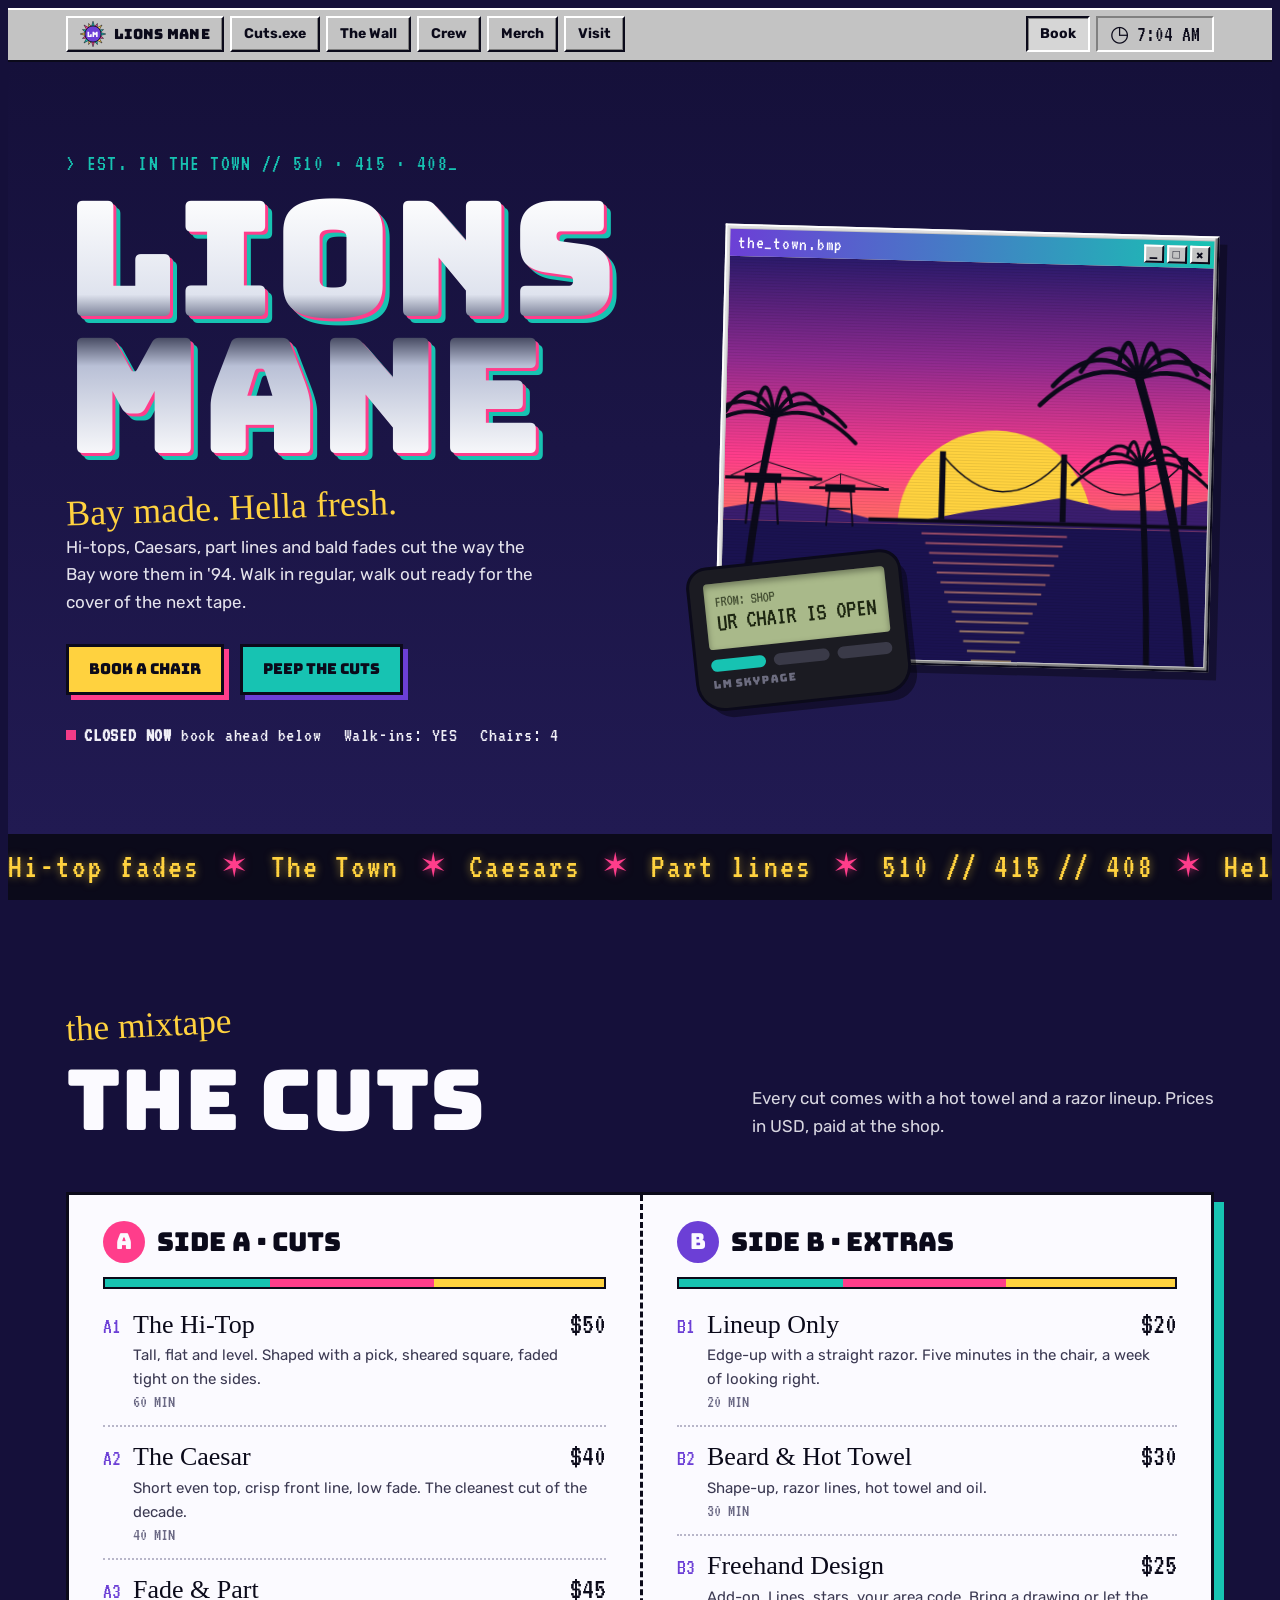
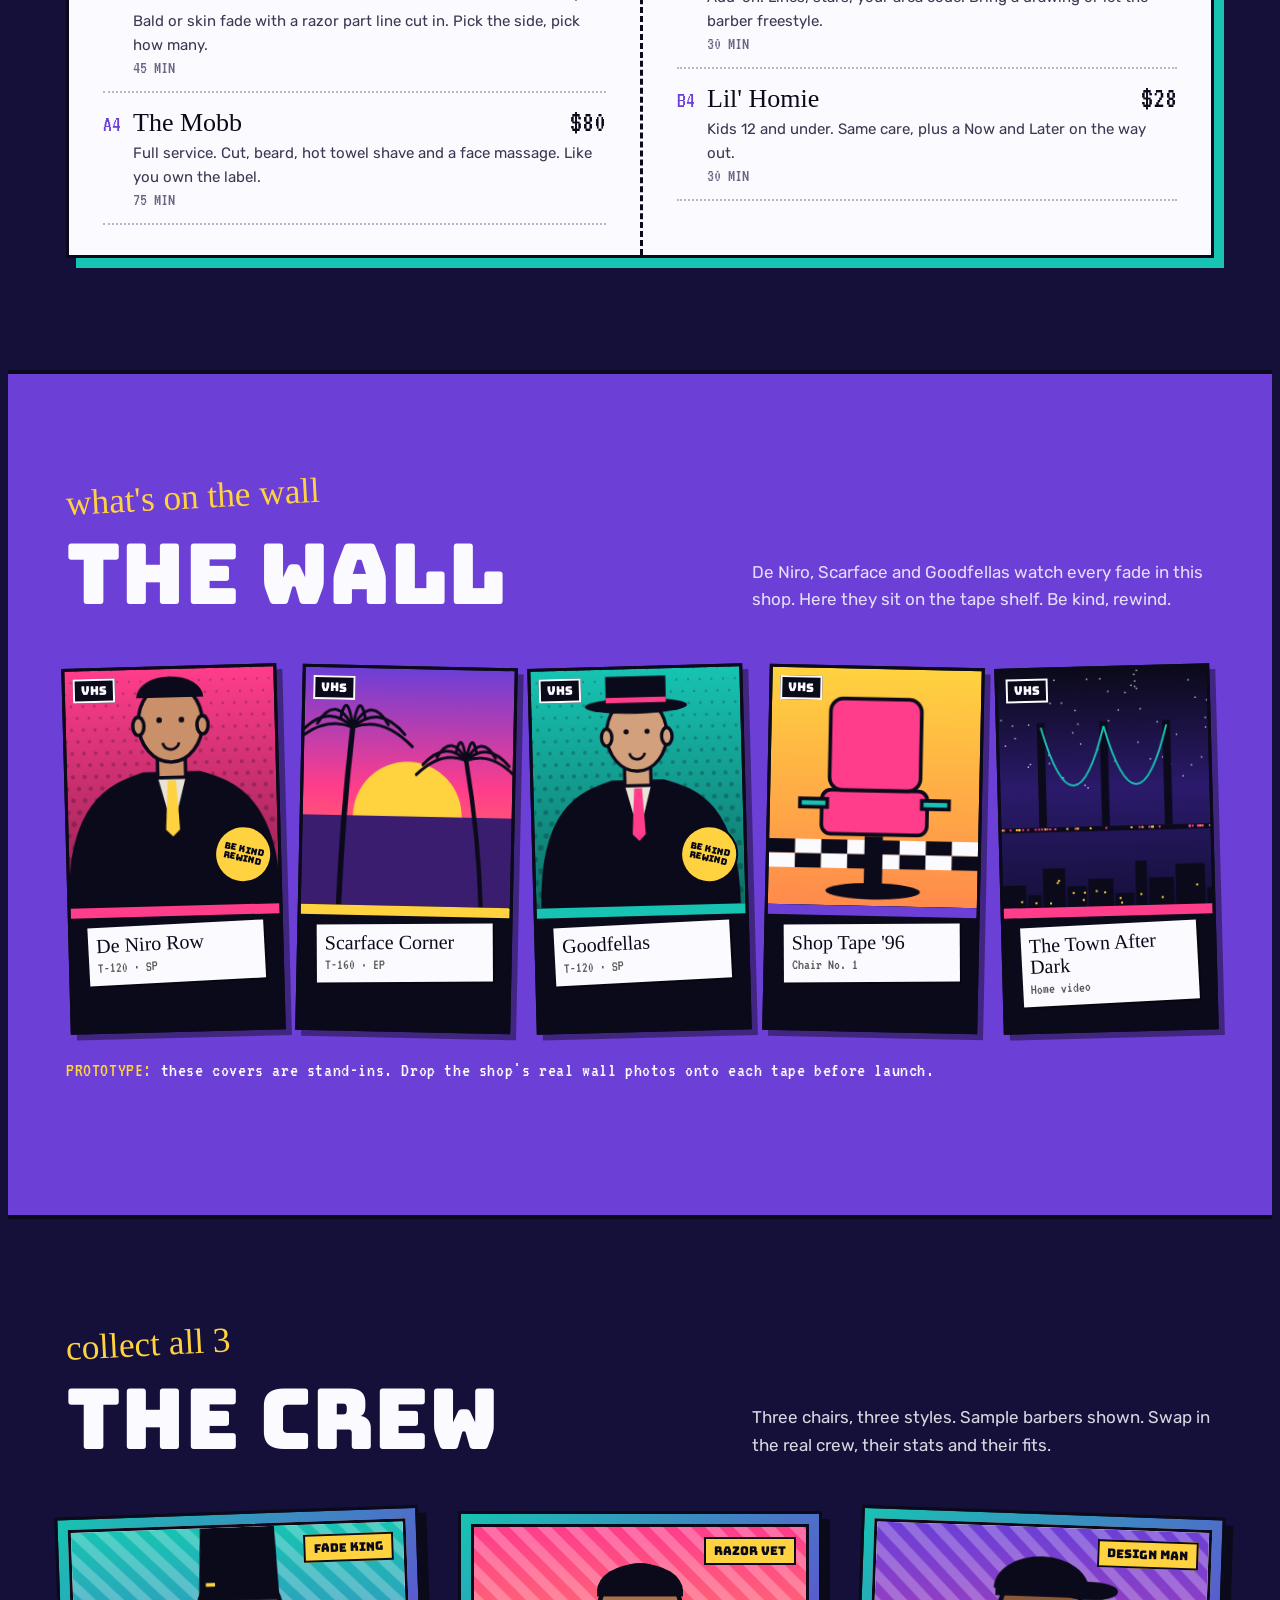
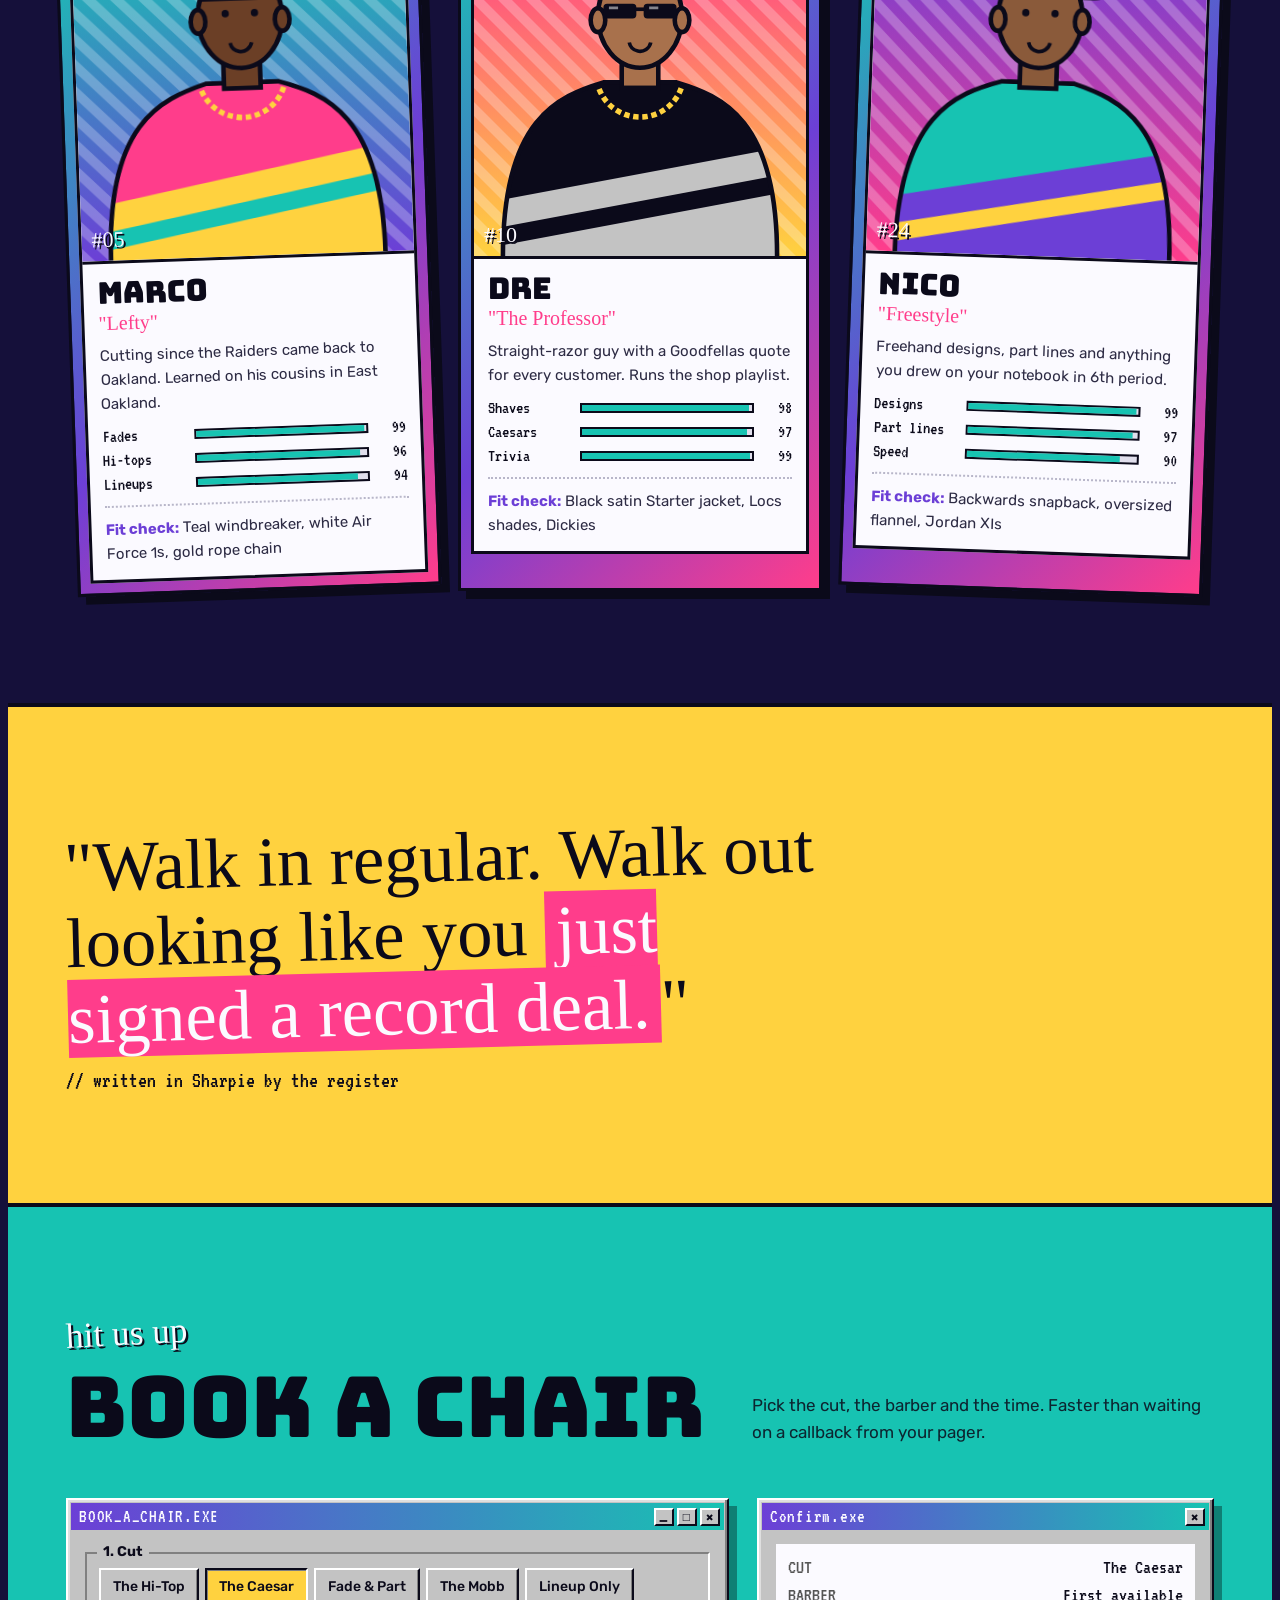
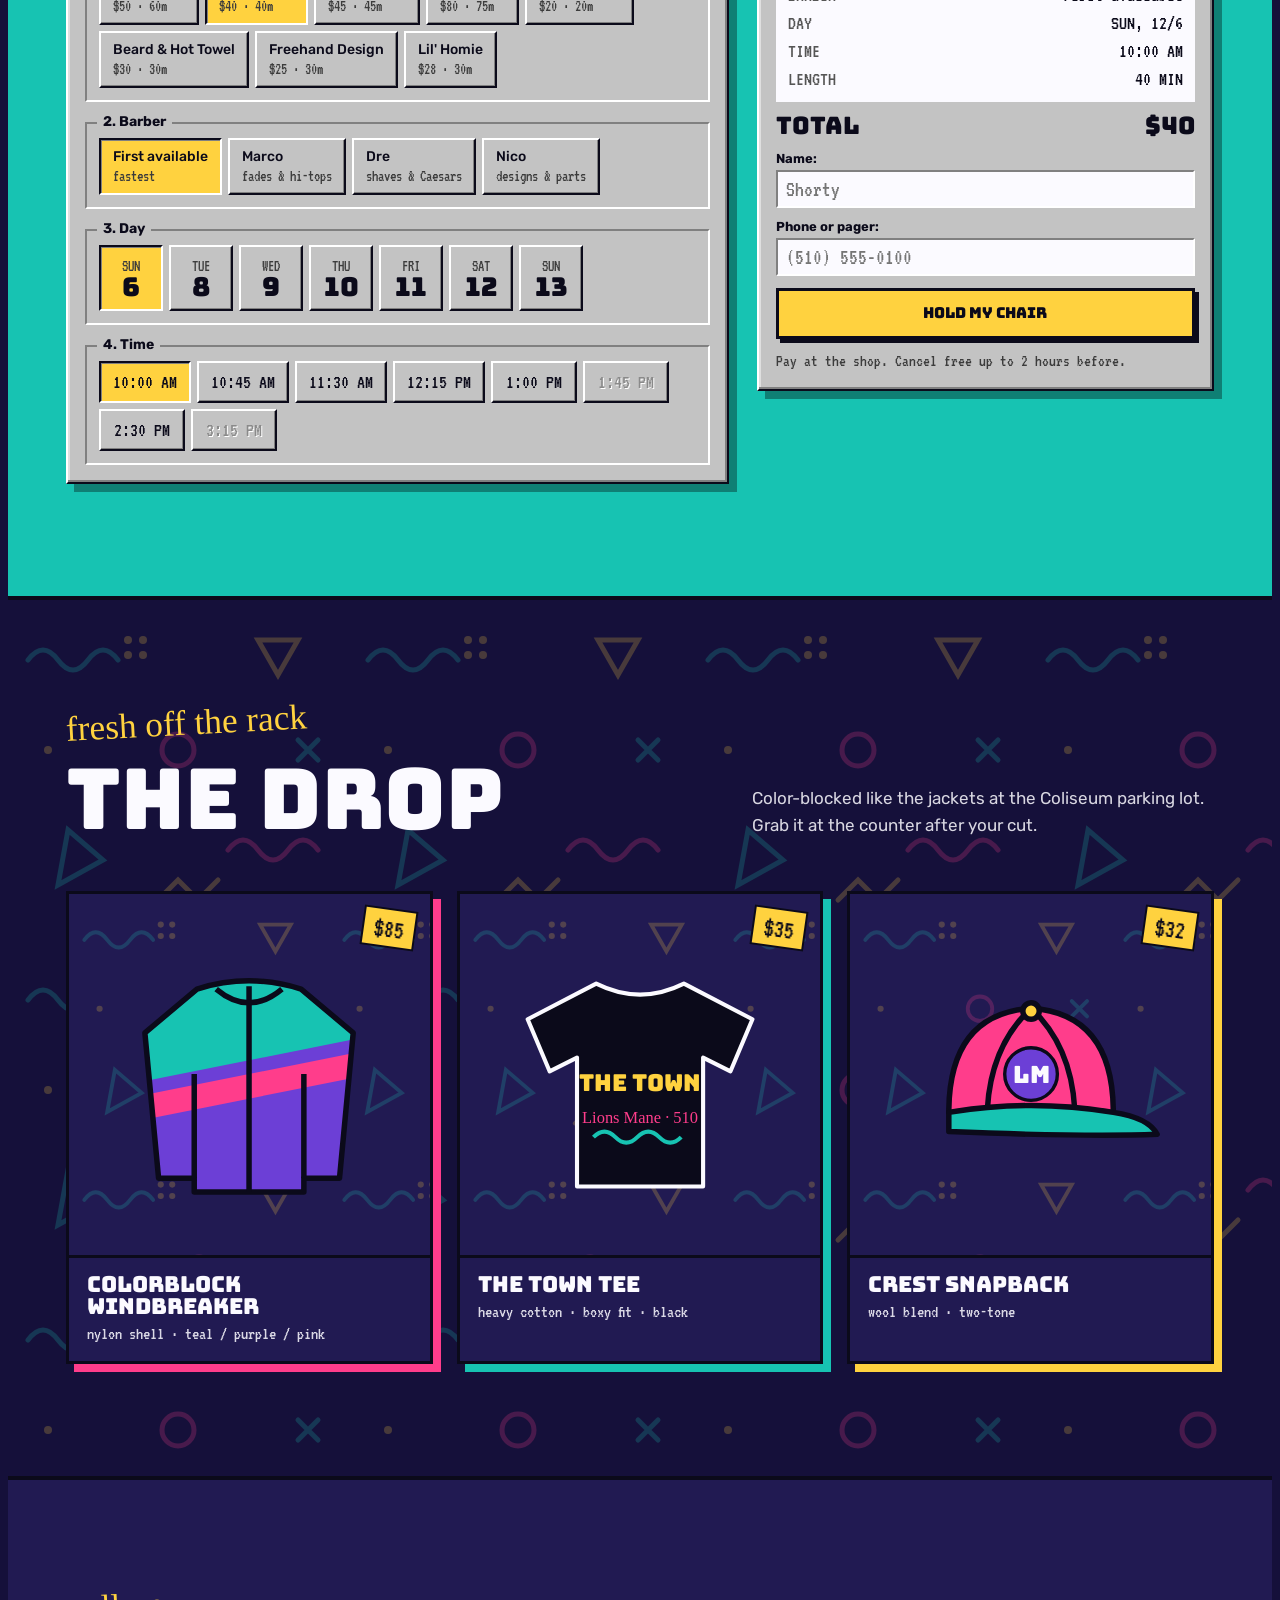
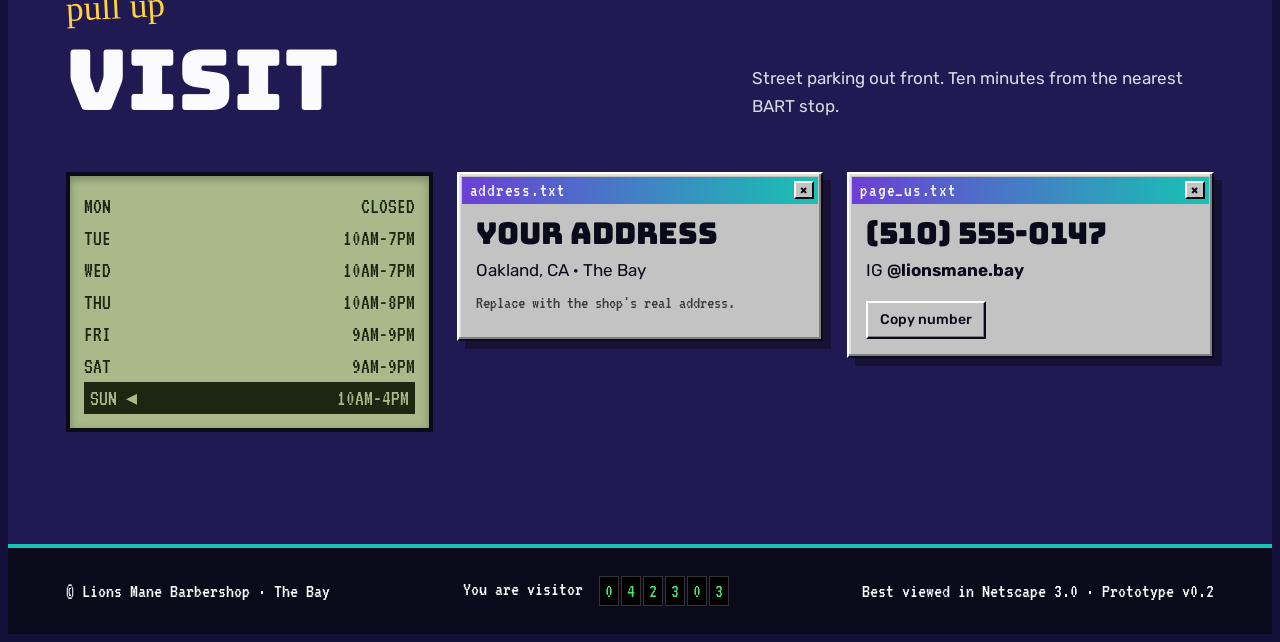
==== commit d47e0349: "Retheme Lions Mane site to 90s Bay Area style Co-Authored-By: Claude Opus 5.5 <noreply@anthropic.com" ====
--- a/lions-mane/index.html
+++ b/lions-mane/index.html
@@ -9,543 +9,584 @@
 <meta name="claude:viewport-fit-sides" content="cover">
 <link rel="preconnect" href="https://fonts.googleapis.com">
 <link rel="preconnect" href="https://fonts.gstatic.com" crossorigin>
-<link rel="stylesheet" href="https://fonts.googleapis.com/css2?family=Anton&family=Playfair+Display:ital,wght@0,700;1,400;1,700;1,900&family=Barlow:wght@400;500;600&family=IBM+Plex+Mono:wght@400;500&display=swap">
+<link rel="stylesheet" href="https://fonts.googleapis.com/css2?family=Bungee&family=Permanent+Marker&family=VT323&family=Rubik:wght@400;500;700;900&display=swap">
 <style>
-/* Layout: noir film-wall meets Bay streetwear. Full-bleed bands, condensed block type, italic mob-movie serif as the voice. Dark-only by design. */
+/* Layout: 1990s Bay Area. Windbreaker color-blocking, Windows 95 chrome, cassette J-cards, VHS shelf, trading cards, pagers. Committed to one look. */
 :root{
-  --ink:#0f0c0b;        /* warm black, back room after close */
-  --ink-2:#1a1513;      /* booth leather */
-  --line:#3a302b;
-  --fog:#d9d4cb;        /* Bay fog, body text */
-  --fog-dim:#9c948a;
-  --gold:#d4a84e;       /* the mane */
-  --blood:#8e2424;      /* oxblood, barber pole + Scarface red */
-  --display:"Anton","Impact","Arial Narrow",sans-serif;
-  --serif:"Playfair Display","Didot","Bodoni 72",Georgia,serif;
-  --body:"Barlow","Helvetica Neue",Arial,sans-serif;
-  --mono:"IBM Plex Mono",ui-monospace,Menlo,monospace;
-  --gutter-l:max(16px, env(safe-area-inset-left, 0px));
-  --gutter-r:max(16px, env(safe-area-inset-right, 0px));
-  --wrap:1180px;
+  --night:#15103a;      /* windbreaker navy-purple */
+  --night-2:#211a52;
+  --teal:#17c3b2;       /* 90s teal */
+  --magenta:#ff3d8b;
+  --yellow:#ffd23f;
+  --purple:#6c3fd6;
+  --white:#fbfaff;
+  --ink:#0b0a1a;
+  --silver:#c3c3c3;     /* Win95 gray */
+  --silver-hi:#ffffff;
+  --silver-lo:#808080;
+  --lcd:#a9b98a;        /* pager screen */
+  --lcd-ink:#1d2611;
+  --display:"Bungee","Impact","Arial Black",sans-serif;
+  --marker:"Permanent Marker","Comic Sans MS","Chalkboard SE",cursive;
+  --pixel:"VT323","Courier New",monospace;
+  --body:"Rubik","Trebuchet MS",Verdana,sans-serif;
+  --gl:max(16px, env(safe-area-inset-left, 0px));
+  --gr:max(16px, env(safe-area-inset-right, 0px));
   color-scheme:dark;
 }
 *{box-sizing:border-box}
 html{scroll-behavior:smooth}
-body{background:var(--ink);color:var(--fog);font:400 17px/1.6 var(--body);-webkit-font-smoothing:antialiased;overflow-x:hidden}
-body::before{content:"";position:fixed;inset:0 0 auto;height:env(safe-area-inset-top,0px);z-index:60;background:var(--ink)}
-.grain{position:fixed;inset:0;pointer-events:none;z-index:80;opacity:.09;mix-blend-mode:overlay;background-size:180px}
-.wrap{max-width:var(--wrap);margin-inline:auto;padding-left:var(--gutter-l);padding-right:var(--gutter-r)}
+body{background:var(--night);color:var(--white);font:400 17px/1.6 var(--body);overflow-x:hidden}
+body::before{content:"";position:fixed;inset:0 0 auto;height:env(safe-area-inset-top,0px);z-index:60;background:var(--silver)}
 a{color:inherit}
-:focus-visible{outline:2px solid var(--gold);outline-offset:3px}
-h1,h2,h3{text-wrap:balance;margin:0}
-.eyebrow{font:500 12px/1 var(--mono);letter-spacing:.18em;text-transform:uppercase;color:var(--gold)}
-.sec{padding-block:clamp(64px,10vw,120px)}
-.sec-head{display:flex;flex-wrap:wrap;align-items:end;justify-content:space-between;gap:16px 40px;margin-bottom:clamp(32px,5vw,56px)}
-.sec-head h2{font:400 clamp(44px,7vw,88px)/.9 var(--display);text-transform:uppercase;letter-spacing:.01em}
-.sec-head h2 em{font:italic 700 .62em/1 var(--serif);text-transform:none;color:var(--gold);display:block;margin-bottom:.15em;letter-spacing:0}
-.sec-head p{max-width:42ch;color:var(--fog-dim);margin:0}
-.btn{display:inline-flex;align-items:center;gap:10px;font:500 13px/1 var(--mono);letter-spacing:.14em;text-transform:uppercase;text-decoration:none;padding:16px 22px;border:1px solid var(--gold);color:var(--ink);background:var(--gold);cursor:pointer;transition:transform .2s,background .2s,color .2s}
-.btn:hover{transform:translateY(-2px);background:var(--fog);border-color:var(--fog)}
-.btn.ghost{background:transparent;color:var(--fog);border-color:var(--line)}
-.btn.ghost:hover{border-color:var(--gold);color:var(--gold);background:transparent}
-
-/* NAV */
-.nav{position:sticky;top:env(safe-area-inset-top,0px);z-index:50;background:color-mix(in srgb,var(--ink) 88%,transparent);backdrop-filter:blur(10px);border-bottom:1px solid var(--line)}
-.nav .wrap{display:flex;align-items:center;justify-content:space-between;gap:16px;height:68px}
-.logo{display:flex;align-items:center;gap:12px;text-decoration:none}
-.logo svg{width:38px;height:38px;flex:none}
-.logo b{font:400 22px/1 var(--display);letter-spacing:.06em;text-transform:uppercase}
-.nav ul{display:flex;gap:28px;list-style:none;margin:0;padding:0}
-.nav ul a{font:500 12px/1 var(--mono);letter-spacing:.16em;text-transform:uppercase;text-decoration:none;color:var(--fog-dim);transition:color .2s}
-.nav ul a:hover{color:var(--gold)}
-.nav .btn{padding:12px 16px}
-@media (max-width:820px){.nav ul{display:none}}
+:focus-visible{outline:3px dashed var(--yellow);outline-offset:3px}
+h1,h2,h3{margin:0;text-wrap:balance}
+.wrap{max-width:1180px;margin-inline:auto;padding-left:var(--gl);padding-right:var(--gr)}
+.sec{padding-block:clamp(64px,9vw,112px);position:relative}
+.memphis{background-image:var(--memphis);background-size:340px}
+.sec-head{display:flex;flex-wrap:wrap;align-items:end;justify-content:space-between;gap:16px 40px;margin-bottom:clamp(32px,5vw,52px)}
+.sec-head h2{font:400 clamp(42px,7vw,84px)/.95 var(--display);text-transform:uppercase}
+.sec-head h2 .tag{display:block;font:400 .42em/1 var(--marker);text-transform:none;color:var(--yellow);transform:rotate(-3deg);transform-origin:left;margin-bottom:.35em}
+.sec-head p{max-width:42ch;margin:0;opacity:.85}
+.chrome{background:linear-gradient(180deg,#ffffff 0%,#dfe3ee 38%,#565c78 49%,#2a2d45 51%,#b9c0d6 64%,#ffffff 100%);-webkit-background-clip:text;background-clip:text;color:transparent;filter:drop-shadow(3px 3px 0 var(--magenta)) drop-shadow(4px 4px 0 var(--teal))}
+.btn{display:inline-flex;align-items:center;gap:10px;font:400 15px/1 var(--display);text-transform:uppercase;text-decoration:none;padding:15px 20px;border:3px solid var(--ink);color:var(--ink);background:var(--yellow);box-shadow:5px 5px 0 var(--magenta);cursor:pointer;transition:transform .12s,box-shadow .12s}
+.btn:hover{transform:translate(-2px,-2px);box-shadow:7px 7px 0 var(--magenta)}
+.btn:active{transform:translate(3px,3px);box-shadow:2px 2px 0 var(--magenta)}
+.btn.alt{background:var(--teal);box-shadow:5px 5px 0 var(--purple)}
+.btn.alt:hover{box-shadow:7px 7px 0 var(--purple)}
+
+/* Win95 chrome */
+.win{background:var(--silver);color:var(--ink);border:2px solid;border-color:var(--silver-hi) var(--ink) var(--ink) var(--silver-hi);box-shadow:inset -2px -2px 0 var(--silver-lo),inset 2px 2px 0 #dfdfdf,8px 8px 0 rgba(0,0,0,.35);padding:3px}
+.win .bar{display:flex;align-items:center;justify-content:space-between;gap:8px;background:linear-gradient(90deg,var(--purple),var(--teal));color:var(--white);font:400 19px/1 var(--pixel);padding:4px 4px 4px 8px;letter-spacing:.04em}
+.win .bar i{display:flex;gap:3px;font-style:normal}
+.win .bar i b{width:20px;height:18px;background:var(--silver);color:var(--ink);display:grid;place-items:center;font:700 12px/1 var(--body);border:2px solid;border-color:var(--silver-hi) var(--ink) var(--ink) var(--silver-hi)}
+.win .body{padding:14px}
+.bevel-in{border:2px solid;border-color:var(--silver-lo) var(--silver-hi) var(--silver-hi) var(--silver-lo)}
+
+/* TASKBAR NAV */
+.task{position:sticky;top:env(safe-area-inset-top,0px);z-index:50;background:var(--silver);color:var(--ink);border-bottom:2px solid var(--ink);box-shadow:inset 0 2px 0 var(--silver-hi)}
+.task .wrap{display:flex;align-items:center;gap:6px;height:52px}
+.tbtn{display:inline-flex;align-items:center;gap:8px;height:36px;padding:0 12px;font:700 14px/1 var(--body);text-decoration:none;color:var(--ink);background:var(--silver);border:2px solid;border-color:var(--silver-hi) var(--ink) var(--ink) var(--silver-hi);box-shadow:inset -1px -1px 0 var(--silver-lo);white-space:nowrap}
+.tbtn:active,.tbtn.on{border-color:var(--ink) var(--silver-hi) var(--silver-hi) var(--ink);box-shadow:inset 1px 1px 0 var(--silver-lo);background:#d6d6d6}
+.tbtn svg{width:26px;height:26px}
+.start{font-family:var(--display);font-weight:400;letter-spacing:.02em}
+.task nav{display:flex;gap:6px;flex:1;min-width:0;overflow:hidden}
+.clock{margin-left:auto;font:400 22px/1 var(--pixel);padding:0 12px;height:36px;display:flex;align-items:center;gap:8px}
+@media (max-width:860px){.task nav{display:none}.clock{margin-left:auto}}
+@media (max-width:420px){.clock .lbl{display:none}}
 
 /* HERO */
-.hero{position:relative;overflow:hidden;border-bottom:1px solid var(--line)}
-.hero .wrap{display:grid;grid-template-columns:1.15fr .85fr;gap:clamp(24px,4vw,56px);align-items:center;padding-block:clamp(40px,7vw,88px)}
-.hero h1{font:400 clamp(84px,15vw,210px)/.82 var(--display);text-transform:uppercase;letter-spacing:-.005em;margin-top:18px}
+.hero{background:linear-gradient(180deg,var(--night) 0,var(--night-2) 100%);overflow:hidden;border-bottom:4px solid var(--ink)}
+.hero .wrap{display:grid;grid-template-columns:1.1fr .9fr;gap:clamp(28px,4vw,56px);align-items:center;padding-block:clamp(40px,7vw,90px)}
+.pixel-eyebrow{font:400 22px/1 var(--pixel);color:var(--teal);letter-spacing:.06em}
+.hero h1{font:400 clamp(70px,12.5vw,168px)/.86 var(--display);margin:16px 0 0;text-transform:uppercase}
 .hero h1 span{display:block}
-.hero h1 .gold{color:var(--gold)}
-.hero h1 .row{overflow:hidden}
-.hero h1 .row span{animation:rise .9s cubic-bezier(.2,.8,.2,1) both}
-.hero h1 .row:nth-child(2) span{animation-delay:.12s}
-@keyframes rise{from{transform:translateY(105%)}to{transform:none}}
-.hero .tag{font:italic 400 clamp(22px,2.6vw,32px)/1.25 var(--serif);margin:22px 0 30px;max-width:22ch}
-.hero .tag b{font-weight:900;color:var(--gold)}
-.hero .ctas{display:flex;flex-wrap:wrap;gap:12px}
-.hero .meta{display:flex;flex-wrap:wrap;gap:8px 28px;margin-top:34px;font:400 12px/1.4 var(--mono);letter-spacing:.12em;text-transform:uppercase;color:var(--fog-dim)}
-.hero .meta b{color:var(--fog);font-weight:500}
-.open-dot{display:inline-block;width:8px;height:8px;border-radius:50%;background:#5fbf6a;margin-right:8px;box-shadow:0 0 0 4px rgba(95,191,106,.18);vertical-align:1px}
-
-.poster{position:relative;aspect-ratio:3/4;max-width:100%;background:var(--ink-2);border:10px solid #231c18;outline:1px solid var(--line);box-shadow:0 30px 60px -20px rgba(0,0,0,.8);transform:rotate(1.6deg);overflow:hidden}
-.poster canvas{position:absolute;inset:0;width:100%;height:100%}
-.poster .cap{position:absolute;left:0;right:0;bottom:0;padding:18px;background:linear-gradient(transparent,rgba(0,0,0,.85));display:flex;justify-content:space-between;align-items:end;gap:12px}
-.poster .cap strong{font:italic 900 clamp(26px,3vw,38px)/1 var(--serif);color:var(--fog)}
-.poster .cap span{font:400 11px/1.3 var(--mono);letter-spacing:.14em;text-transform:uppercase;color:var(--gold);text-align:right}
-.poster .stamp{position:absolute;top:16px;right:-38px;transform:rotate(35deg);background:var(--blood);color:var(--fog);font:500 11px/1 var(--mono);letter-spacing:.2em;text-transform:uppercase;padding:8px 44px}
-@media (max-width:860px){.hero .wrap{grid-template-columns:1fr}.poster{max-width:420px;transform:rotate(1deg)}}
-
-/* TICKER */
-.ticker{background:var(--gold);color:var(--ink);overflow:hidden;border-block:1px solid var(--ink)}
-.ticker .track{display:flex;width:max-content;animation:slide 38s linear infinite}
-.ticker span{font:400 26px/1 var(--display);text-transform:uppercase;letter-spacing:.04em;padding:16px 0;white-space:nowrap}
-.ticker span i{font:italic 900 22px/1 var(--serif);text-transform:none;padding-inline:22px;color:var(--blood)}
+.hero .sub{font:400 clamp(24px,3vw,36px)/1.15 var(--marker);color:var(--yellow);transform:rotate(-2deg);margin:18px 0 10px}
+.hero p.lede{max-width:44ch;opacity:.9;margin:0 0 28px}
+.ctas{display:flex;flex-wrap:wrap;gap:16px}
+.status{display:flex;flex-wrap:wrap;gap:8px 22px;margin-top:30px;font:400 20px/1 var(--pixel);letter-spacing:.04em;opacity:.95}
+.dot{display:inline-block;width:10px;height:10px;background:#46e36f;margin-right:8px;vertical-align:1px;animation:blink 1.2s steps(2) infinite}
+@keyframes blink{50%{opacity:.25}}
+.hero-art{position:relative}
+.hero-art .win{transform:rotate(1.5deg)}
+.hero-art canvas{display:block;width:100%;aspect-ratio:4/3.3;max-width:100%}
+.pager{position:absolute;left:-26px;bottom:-34px;width:210px;background:#1b1b22;border-radius:18px 18px 26px 26px;padding:14px 14px 18px;box-shadow:0 0 0 3px var(--ink),8px 10px 0 rgba(0,0,0,.4);transform:rotate(-6deg)}
+.pager .scr{background:var(--lcd);color:var(--lcd-ink);font:400 26px/1 var(--pixel);padding:10px 10px 8px;border-radius:4px;box-shadow:inset 0 3px 6px rgba(0,0,0,.35);min-height:66px}
+.pager .scr small{display:block;font-size:16px;opacity:.7}
+.pager .keys{display:flex;justify-content:space-between;margin-top:10px;gap:8px}
+.pager .keys b{flex:1;height:12px;border-radius:6px;background:#3a3a48}
+.pager .keys b:first-child{background:var(--teal)}
+.pager .brand{font:400 11px/1 var(--display);color:#6d6d80;margin-top:8px;letter-spacing:.1em}
+@media (max-width:860px){.hero .wrap{grid-template-columns:1fr}.hero-art{max-width:520px;margin-bottom:30px}.pager{left:auto;right:-6px;bottom:-30px;width:180px}}
+
+/* LED TICKER */
+.ticker{background:var(--ink);border-bottom:4px solid var(--ink);overflow:hidden}
+.ticker .track{display:flex;width:max-content;animation:slide 40s linear infinite}
+.ticker span{font:400 34px/1 var(--pixel);color:var(--yellow);text-shadow:0 0 8px rgba(255,210,63,.6);padding:12px 0;white-space:nowrap;letter-spacing:.06em}
+.ticker em{font-style:normal;color:var(--magenta);padding-inline:20px;text-shadow:0 0 8px rgba(255,61,139,.6)}
 @keyframes slide{to{transform:translateX(-50%)}}
 
-/* MENU */
-.menu{display:grid;grid-template-columns:repeat(2,minmax(0,1fr));gap:0 56px}
-.item{display:grid;grid-template-columns:1fr auto;gap:4px 20px;padding:24px 0;border-bottom:1px dashed var(--line);align-items:baseline}
-.item h3{font:400 30px/1 var(--display);text-transform:uppercase;letter-spacing:.02em}
-.item h3 small{font:italic 400 16px/1 var(--serif);text-transform:none;color:var(--gold);margin-left:10px;letter-spacing:0}
-.item .price{font:500 22px/1 var(--mono);color:var(--gold);font-variant-numeric:tabular-nums}
-.item p{grid-column:1/-1;margin:6px 0 0;color:var(--fog-dim);max-width:46ch}
-.item .mins{font:400 11px/1 var(--mono);letter-spacing:.14em;text-transform:uppercase;color:var(--fog-dim)}
-@media (max-width:760px){.menu{grid-template-columns:1fr}}
-
-/* THE WALL */
-.wall-band{background:var(--ink-2);border-block:1px solid var(--line)}
-.wall{display:grid;grid-template-columns:repeat(12,minmax(0,1fr));gap:18px}
-.frame{position:relative;background:#0a0807;border:8px solid #2a211c;outline:1px solid #000;box-shadow:inset 0 0 40px rgba(0,0,0,.9),0 18px 40px -18px rgba(0,0,0,.9);overflow:hidden;transition:transform .35s cubic-bezier(.2,.8,.2,1)}
-.frame:hover{transform:translateY(-6px) rotate(-.6deg)}
-.frame canvas{display:block;width:100%;height:100%}
-.frame figcaption{position:absolute;left:12px;right:12px;bottom:12px;display:flex;justify-content:space-between;align-items:end;gap:10px}
-.frame figcaption b{font:italic 700 clamp(18px,2vw,24px)/1.05 var(--serif);color:var(--fog);text-shadow:0 2px 10px #000}
-.frame figcaption span{font:400 10px/1.3 var(--mono);letter-spacing:.16em;text-transform:uppercase;color:var(--gold);white-space:nowrap}
-.f1{grid-column:span 5;aspect-ratio:4/5}
-.f2{grid-column:span 4;aspect-ratio:4/5;margin-top:48px}
-.f3{grid-column:span 3;aspect-ratio:3/5}
-.f4{grid-column:span 4;aspect-ratio:1/1}
-.f5{grid-column:span 8;aspect-ratio:16/9}
-@media (max-width:760px){.wall{grid-template-columns:repeat(2,minmax(0,1fr))}.f1,.f2,.f3,.f4{grid-column:span 1;aspect-ratio:3/4;margin-top:0}.f5{grid-column:span 2}}
-.note{margin-top:22px;font:400 12px/1.5 var(--mono);color:var(--fog-dim);letter-spacing:.06em}
-.note b{color:var(--gold);font-weight:500}
-
-/* CREW */
-.crew{display:grid;grid-template-columns:repeat(3,minmax(0,1fr));gap:24px}
-.barber{border-top:3px solid var(--gold);padding-top:20px;display:flex;flex-direction:column;gap:12px}
-.barber .pic{aspect-ratio:1/1;max-width:100%;background:var(--ink-2);position:relative;overflow:hidden}
-.barber .pic canvas{width:100%;height:100%;display:block}
-.barber h3{font:400 34px/1 var(--display);text-transform:uppercase}
-.barber h3 em{font:italic 700 20px/1 var(--serif);color:var(--gold);text-transform:none;margin-left:8px}
-.barber p{margin:0;color:var(--fog-dim)}
-.chips{display:flex;flex-wrap:wrap;gap:6px}
-.chip{font:400 11px/1 var(--mono);letter-spacing:.1em;text-transform:uppercase;border:1px solid var(--line);padding:7px 9px;color:var(--fog)}
-.fit{font:400 12px/1.5 var(--mono);color:var(--fog-dim)}
-.fit b{color:var(--gold);font-weight:500}
-@media (max-width:860px){.crew{grid-template-columns:1fr}.barber .pic{aspect-ratio:16/9}}
+/* J-CARD MENU */
+.jcard{background:var(--white);color:var(--ink);border:3px solid var(--ink);box-shadow:10px 10px 0 var(--teal);display:grid;grid-template-columns:repeat(2,minmax(0,1fr))}
+.side{padding:26px clamp(18px,3vw,34px) 30px}
+.side+.side{border-left:3px dashed var(--ink)}
+.side h3{display:flex;align-items:center;gap:12px;font:400 26px/1 var(--display);margin-bottom:6px}
+.side h3 b{display:inline-grid;place-items:center;width:42px;height:42px;border-radius:50%;background:var(--magenta);color:var(--white);font:400 22px/1 var(--display)}
+.side:nth-child(2) h3 b{background:var(--purple)}
+.side .stripe{height:12px;background:linear-gradient(90deg,var(--teal) 0 33%,var(--magenta) 33% 66%,var(--yellow) 66%);margin:14px 0 6px;border:2px solid var(--ink)}
+.track-row{display:grid;grid-template-columns:auto 1fr auto;gap:2px 12px;padding:14px 0;border-bottom:2px dotted #b8b6c9;align-items:baseline}
+.track-row .no{font:400 22px/1 var(--pixel);color:var(--purple)}
+.track-row h4{margin:0;font:400 26px/1.1 var(--marker)}
+.track-row .price{font:400 30px/1 var(--pixel);font-variant-numeric:tabular-nums}
+.track-row p{grid-column:2/-1;margin:2px 0 0;font-size:15px;color:#3b3952;max-width:46ch}
+.track-row .time{grid-column:2/-1;font:400 18px/1 var(--pixel);color:#6a6884}
+@media (max-width:780px){.jcard{grid-template-columns:1fr}.side+.side{border-left:0;border-top:3px dashed var(--ink)}}
+
+/* VHS WALL */
+.shelf-band{background:var(--purple);border-block:4px solid var(--ink)}
+.shelf{display:grid;grid-template-columns:repeat(5,minmax(0,1fr));gap:18px;align-items:end}
+.vhs{position:relative;margin:0;aspect-ratio:10/17;max-width:100%;background:var(--ink);border:3px solid var(--ink);box-shadow:6px 6px 0 rgba(0,0,0,.4);overflow:hidden;transition:transform .2s}
+.vhs:nth-child(odd){transform:rotate(-1.5deg)}
+.vhs:nth-child(even){transform:rotate(1.2deg)}
+.vhs:hover{transform:translateY(-10px) rotate(0)}
+.vhs canvas{position:absolute;inset:0 0 34% 0;width:100%;height:66%}
+.vhs .band{position:absolute;left:0;right:0;top:66%;height:10px}
+.vhs .lbl{position:absolute;left:8%;right:8%;top:calc(66% + 18px);background:var(--white);color:var(--ink);padding:8px 8px 10px;transform:rotate(-1.5deg);box-shadow:2px 2px 0 rgba(0,0,0,.4)}
+.vhs .lbl b{display:block;font:400 clamp(15px,1.6vw,20px)/1.05 var(--marker)}
+.vhs .lbl small{display:block;font:400 15px/1 var(--pixel);color:#555;margin-top:4px}
+.vhs .logo{position:absolute;top:8px;left:8px;font:400 12px/1 var(--display);color:var(--white);background:var(--ink);padding:4px 6px;border:2px solid var(--white)}
+.vhs .rewind{position:absolute;top:44%;right:6px;width:58px;height:58px;border-radius:50%;background:var(--yellow);color:var(--ink);display:grid;place-items:center;text-align:center;font:400 9px/1.05 var(--display);transform:rotate(14deg);border:2px solid var(--ink)}
+@media (max-width:860px){.shelf{grid-template-columns:repeat(2,minmax(0,1fr))}.vhs:last-child{grid-column:span 2;aspect-ratio:16/10}}
+.note{margin-top:26px;font:400 20px/1.3 var(--pixel);letter-spacing:.03em}
+.note b{color:var(--yellow);font-weight:400}
+
+/* TRADING CARDS */
+.cards{display:grid;grid-template-columns:repeat(3,minmax(0,1fr));gap:28px}
+.card{background:linear-gradient(135deg,var(--teal),var(--purple) 55%,var(--magenta));padding:10px;border:3px solid var(--ink);box-shadow:8px 8px 0 var(--ink);transition:transform .2s}
+.card:nth-child(1){transform:rotate(-2deg)}.card:nth-child(3){transform:rotate(2deg)}
+.card:hover{transform:rotate(0) translateY(-6px)}
+.card .face{background:var(--white);color:var(--ink);border:3px solid var(--ink)}
+.card .photo{position:relative;aspect-ratio:1/1;max-width:100%;border-bottom:3px solid var(--ink);overflow:hidden}
+.card .photo canvas{width:100%;height:100%;display:block}
+.card .pos{position:absolute;top:10px;right:10px;background:var(--yellow);border:2px solid var(--ink);font:400 12px/1 var(--display);padding:6px 8px}
+.card .rookie{position:absolute;bottom:10px;left:10px;font:400 22px/1 var(--marker);color:var(--white);text-shadow:2px 2px 0 var(--ink)}
+.card .plate{padding:14px}
+.card h3{font:400 30px/1 var(--display);text-transform:uppercase}
+.card h3 small{display:block;font:400 20px/1.1 var(--marker);color:var(--magenta);text-transform:none;margin-top:4px}
+.card p{margin:10px 0;font-size:15px;color:#2d2b44}
+.stats{display:grid;gap:6px;margin:12px 0;font:400 18px/1 var(--pixel)}
+.stat{display:grid;grid-template-columns:84px 1fr 30px;align-items:center;gap:8px}
+.stat i{height:10px;background:#e0deec;border:2px solid var(--ink);position:relative}
+.stat i::after{content:"";position:absolute;inset:0;width:var(--v);background:var(--teal)}
+.stat span:last-child{text-align:right;font-variant-numeric:tabular-nums}
+.fit{font-size:14px;border-top:2px dotted #b8b6c9;padding-top:10px;margin:0!important}
+.fit b{color:var(--purple)}
+@media (max-width:860px){.cards{grid-template-columns:1fr;max-width:440px;margin-inline:auto}}
+
+/* QUOTE */
+.shout{background:var(--yellow);color:var(--ink);border-block:4px solid var(--ink)}
+.shout blockquote{margin:0;font:400 clamp(34px,5.5vw,72px)/1.08 var(--marker);max-width:22ch;transform:rotate(-1.5deg)}
+.shout blockquote mark{background:var(--magenta);color:var(--white);padding:0 .15em}
+.shout cite{display:block;margin-top:22px;font:normal 400 22px/1 var(--pixel)}
 
 /* BOOKING */
-.book-band{background:linear-gradient(180deg,var(--ink) 0,#140f0d 100%);border-top:1px solid var(--line)}
-.booker{display:grid;grid-template-columns:minmax(0,1.4fr) minmax(0,1fr);gap:32px;align-items:start}
-.step{margin-bottom:30px}
-.step h3{font:400 13px/1 var(--mono);letter-spacing:.18em;text-transform:uppercase;color:var(--fog-dim);margin-bottom:14px;display:flex;gap:10px;align-items:center}
-.step h3 b{color:var(--ink);background:var(--gold);width:22px;height:22px;display:inline-grid;place-items:center;font-weight:500}
-.opts{display:flex;flex-wrap:wrap;gap:8px}
-.opt{font:500 14px/1.2 var(--body);color:var(--fog);background:transparent;border:1px solid var(--line);padding:12px 14px;cursor:pointer;text-align:left;transition:border-color .15s,background .15s,color .15s}
-.opt small{display:block;font:400 11px/1.3 var(--mono);color:var(--fog-dim);letter-spacing:.08em;margin-top:4px}
-.opt:hover:not(:disabled){border-color:var(--gold)}
-.opt[aria-pressed="true"]{background:var(--gold);border-color:var(--gold);color:var(--ink)}
-.opt[aria-pressed="true"] small{color:var(--ink)}
-.opt:disabled{opacity:.3;cursor:not-allowed;text-decoration:line-through}
-.days .opt{min-width:72px;text-align:center}
+.book-band{background:var(--teal);color:var(--ink);border-bottom:4px solid var(--ink)}
+.book-band .sec-head h2{color:var(--ink)}
+.book-band .sec-head h2 .tag{color:var(--white);text-shadow:2px 2px 0 var(--ink)}
+.booker{display:grid;grid-template-columns:minmax(0,1.45fr) minmax(0,1fr);gap:28px;align-items:start}
+.step{margin-bottom:20px}
+.step legend,.step h3{font:700 14px/1 var(--body);margin-bottom:10px;display:block}
+.step h3 u{text-decoration:underline}
+.grp{border:2px solid;border-color:var(--silver-lo) var(--silver-hi) var(--silver-hi) var(--silver-lo);padding:14px 12px 12px;position:relative;margin-top:8px}
+.grp>.lg{position:absolute;top:-10px;left:10px;background:var(--silver);padding:0 6px;font:700 14px/1.2 var(--body)}
+.opts{display:flex;flex-wrap:wrap;gap:6px}
+.opt{font:500 14px/1.2 var(--body);color:var(--ink);background:var(--silver);padding:9px 12px;cursor:pointer;text-align:left;border:2px solid;border-color:var(--silver-hi) var(--ink) var(--ink) var(--silver-hi);box-shadow:inset -1px -1px 0 var(--silver-lo)}
+.opt small{display:block;font:400 16px/1 var(--pixel);color:#3c3c3c;margin-top:2px}
+.opt[aria-pressed="true"]{border-color:var(--ink) var(--silver-hi) var(--silver-hi) var(--ink);box-shadow:inset 1px 1px 0 var(--silver-lo);background:var(--yellow)}
+.opt:disabled{color:#8a8a8a;text-shadow:1px 1px 0 var(--silver-hi);cursor:not-allowed}
+.opt:disabled small{color:#8a8a8a}
+.days .opt{text-align:center;min-width:64px}
 .days .opt b{display:block;font:400 26px/1 var(--display)}
-.slots .opt{font:500 13px/1 var(--mono);min-width:84px;text-align:center;font-variant-numeric:tabular-nums}
-.ticket{position:sticky;top:calc(env(safe-area-inset-top,0px) + 92px);background:var(--fog);color:var(--ink);padding:26px;clip-path:polygon(0 0,100% 0,100% calc(100% - 14px),95% 100%,90% calc(100% - 14px),85% 100%,80% calc(100% - 14px),75% 100%,70% calc(100% - 14px),65% 100%,60% calc(100% - 14px),55% 100%,50% calc(100% - 14px),45% 100%,40% calc(100% - 14px),35% 100%,30% calc(100% - 14px),25% 100%,20% calc(100% - 14px),15% 100%,10% calc(100% - 14px),5% 100%,0 calc(100% - 14px));padding-bottom:40px}
-.ticket .eyebrow{color:var(--blood)}
-.ticket h3{font:400 40px/1 var(--display);text-transform:uppercase;margin:10px 0 18px}
-.ticket dl{display:grid;grid-template-columns:auto 1fr;gap:10px 16px;margin:0 0 18px;font:400 14px/1.3 var(--mono)}
-.ticket dt{color:#6b625a;text-transform:uppercase;letter-spacing:.1em;font-size:11px;padding-top:2px}
-.ticket dd{margin:0;text-align:right;font-weight:500}
-.ticket .total{display:flex;justify-content:space-between;border-top:2px dashed #b3aa9e;padding-top:14px;font:400 30px/1 var(--display);margin-bottom:18px}
-.ticket label{display:block;font:400 11px/1 var(--mono);letter-spacing:.14em;text-transform:uppercase;color:#6b625a;margin:0 0 6px}
-.ticket input{width:100%;font:500 16px/1 var(--body);padding:12px;border:1px solid #b3aa9e;background:#efebe4;color:var(--ink);margin-bottom:12px;border-radius:0}
-.ticket input:focus{outline:2px solid var(--blood);outline-offset:0}
-.ticket .btn{width:100%;justify-content:center;background:var(--ink);color:var(--gold);border-color:var(--ink)}
-.ticket .btn:hover{background:var(--blood);color:var(--fog);border-color:var(--blood)}
-.ticket .err{color:var(--blood);font:500 13px/1.4 var(--body);margin:0 0 10px}
-.ticket .done{text-align:center;padding:12px 0}
-.ticket .done strong{display:block;font:italic 900 34px/1.05 var(--serif);margin:8px 0}
-.ticket .demo{font:400 11px/1.4 var(--mono);color:#6b625a;margin-top:12px;text-align:center}
+.slots .opt{font:400 20px/1 var(--pixel);min-width:86px;text-align:center}
+.ticket{position:sticky;top:calc(env(safe-area-inset-top,0px) + 70px)}
+.ticket dl{display:grid;grid-template-columns:auto 1fr;gap:6px 14px;margin:0 0 12px;padding:12px;background:var(--white);font:400 20px/1.1 var(--pixel)}
+.ticket dt{color:#555}
+.ticket dd{margin:0;text-align:right}
+.ticket .total{display:flex;justify-content:space-between;align-items:center;font:400 24px/1 var(--display);margin:4px 0 14px}
+.ticket label{display:block;font:700 13px/1 var(--body);margin:0 0 5px}
+.ticket input{width:100%;font:400 22px/1 var(--pixel);padding:6px 8px;background:var(--white);color:var(--ink);margin-bottom:12px;border:2px solid;border-color:var(--silver-lo) var(--silver-hi) var(--silver-hi) var(--silver-lo);border-radius:0}
+.ticket .btn{width:100%;justify-content:center;box-shadow:4px 4px 0 var(--ink)}
+.ticket .err{display:flex;gap:8px;align-items:start;color:var(--ink);font:500 14px/1.35 var(--body);margin:0 0 12px;background:#fff3c4;border:2px solid var(--ink);padding:8px}
+.ticket .err b{flex:none;width:22px;height:22px;border-radius:50%;background:#d71f1f;color:#fff;display:grid;place-items:center;font:700 14px/1 var(--body)}
+.ticket .demo{font:400 17px/1.2 var(--pixel);color:#3c3c3c;margin:12px 0 0}
+.done .pager{position:static;transform:none;width:auto;margin:6px 0 14px}
+.done .pager .scr{font-size:24px;line-height:1.1}
 @media (max-width:900px){.booker{grid-template-columns:1fr}.ticket{position:static}}
 
 /* MERCH */
-.merch{display:grid;grid-template-columns:repeat(3,minmax(0,1fr));gap:18px}
-.drop{background:var(--ink-2);border:1px solid var(--line);display:flex;flex-direction:column}
-.drop .art{aspect-ratio:1/1;max-width:100%;display:grid;place-items:center;position:relative;overflow:hidden}
-.drop .art svg{width:78%;height:auto}
-.drop .info{padding:18px;display:flex;justify-content:space-between;gap:12px;align-items:baseline;border-top:1px solid var(--line)}
-.drop h3{font:400 24px/1 var(--display);text-transform:uppercase}
-.drop h3 small{display:block;font:400 11px/1.4 var(--mono);color:var(--fog-dim);letter-spacing:.1em;margin-top:6px}
-.drop .price{font:500 18px/1 var(--mono);color:var(--gold)}
-.drop .badge{position:absolute;top:14px;left:14px;font:500 10px/1 var(--mono);letter-spacing:.18em;text-transform:uppercase;background:var(--blood);color:var(--fog);padding:7px 9px}
-@media (max-width:860px){.merch{grid-template-columns:1fr 1fr}.merch .drop:last-child{grid-column:span 2}}
-@media (max-width:520px){.merch{grid-template-columns:1fr}.merch .drop:last-child{grid-column:auto}}
-
-/* QUOTE */
-.quote{text-align:left;border-block:1px solid var(--line)}
-.quote blockquote{margin:0;font:italic 400 clamp(30px,5vw,64px)/1.12 var(--serif);max-width:20ch}
-.quote blockquote b{font-weight:900;color:var(--gold)}
-.quote cite{display:block;margin-top:20px;font:normal 400 12px/1 var(--mono);letter-spacing:.16em;text-transform:uppercase;color:var(--fog-dim)}
+.merch{display:grid;grid-template-columns:repeat(3,minmax(0,1fr));gap:24px}
+.drop{background:var(--night-2);border:3px solid var(--ink);box-shadow:8px 8px 0 var(--magenta);display:flex;flex-direction:column}
+.drop:nth-child(2){box-shadow:8px 8px 0 var(--teal)}
+.drop:nth-child(3){box-shadow:8px 8px 0 var(--yellow)}
+.drop .art{aspect-ratio:1/1;max-width:100%;display:grid;place-items:center;position:relative;background:var(--memphis),var(--night-2);background-size:260px}
+.drop .art svg{width:76%;height:auto}
+.drop .tagp{position:absolute;top:14px;right:14px;background:var(--yellow);color:var(--ink);font:400 26px/1 var(--pixel);padding:6px 10px 4px;border:2px solid var(--ink);transform:rotate(8deg)}
+.drop .info{padding:16px 18px;border-top:3px solid var(--ink)}
+.drop h3{font:400 22px/1 var(--display);text-transform:uppercase}
+.drop small{display:block;font:400 18px/1.2 var(--pixel);opacity:.85;margin-top:6px}
+@media (max-width:860px){.merch{grid-template-columns:1fr;max-width:440px;margin-inline:auto}}
 
 /* VISIT */
-.visit{display:grid;grid-template-columns:repeat(3,minmax(0,1fr));gap:32px}
-.visit h3{font:400 13px/1 var(--mono);letter-spacing:.18em;text-transform:uppercase;color:var(--gold);margin-bottom:16px}
-.hours{width:100%;border-collapse:collapse;font:400 15px/1 var(--mono);font-variant-numeric:tabular-nums}
-.hours td{padding:9px 0;border-bottom:1px solid var(--line)}
+.visit{display:grid;grid-template-columns:repeat(3,minmax(0,1fr));gap:24px;align-items:start}
+.lcd-box{background:var(--lcd);color:var(--lcd-ink);border:4px solid var(--ink);padding:14px;box-shadow:inset 0 3px 8px rgba(0,0,0,.3)}
+.hours{width:100%;border-collapse:collapse;font:400 22px/1 var(--pixel);font-variant-numeric:tabular-nums}
+.hours td{padding:5px 0}
 .hours td:last-child{text-align:right}
-.hours tr.today td{color:var(--gold)}
-.visit p{margin:0 0 10px}
-.big{font:400 40px/1 var(--display);letter-spacing:.02em;user-select:all}
-.copy{font:500 11px/1 var(--mono);letter-spacing:.14em;text-transform:uppercase;background:none;border:1px solid var(--line);color:var(--fog);padding:9px 12px;cursor:pointer;margin-top:10px}
-.copy:hover{border-color:var(--gold);color:var(--gold)}
+.hours tr.today td{background:var(--lcd-ink);color:var(--lcd)}
+.hours tr.today td:first-child{padding-left:6px}.hours tr.today td:last-child{padding-right:6px}
+.visit .win .body p{margin:0 0 8px}
+.big{font:400 30px/1.05 var(--display);user-select:all}
+.copy{margin-top:8px}
 @media (max-width:860px){.visit{grid-template-columns:1fr}}
 
-footer{border-top:1px solid var(--line);padding-block:28px}
-footer .wrap{display:flex;flex-wrap:wrap;justify-content:space-between;gap:12px;font:400 12px/1.5 var(--mono);letter-spacing:.1em;text-transform:uppercase;color:var(--fog-dim)}
-.pole{height:8px;background:repeating-linear-gradient(-45deg,var(--blood) 0 14px,var(--fog) 14px 28px,var(--gold) 28px 42px,var(--fog) 42px 56px);background-size:200% 100%;animation:pole 6s linear infinite}
-@keyframes pole{to{background-position:-79px 0}}
-
+footer{background:var(--ink);padding-block:28px;border-top:4px solid var(--teal)}
+footer .wrap{display:flex;flex-wrap:wrap;justify-content:space-between;align-items:center;gap:14px;font:400 20px/1.2 var(--pixel)}
+.counter{display:inline-flex;gap:2px;margin-left:8px;vertical-align:middle}
+.counter b{background:#000;color:#46e36f;border:1px solid #333;padding:2px 5px;font-weight:400}
 @media (prefers-reduced-motion:reduce){*,*::before,*::after{animation:none!important;transition:none!important}html{scroll-behavior:auto}}
 </style>
 
-<div class="grain" id="grain" aria-hidden="true"></div>
-
-<nav class="nav" aria-label="Main">
-  <div class="wrap">
-    <a class="logo" href="#top" aria-label="Lions Mane home"><svg class="mark" viewBox="0 0 100 100" aria-hidden="true"></svg><b>Lions Mane</b></a>
-    <ul>
-      <li><a href="#menu">Cuts</a></li>
-      <li><a href="#wall">The Wall</a></li>
-      <li><a href="#crew">Crew</a></li>
-      <li><a href="#merch">Merch</a></li>
-      <li><a href="#visit">Visit</a></li>
-    </ul>
-    <a class="btn" href="#book">Book a chair</a>
-  </div>
-</nav>
-
-<header class="hero" id="top">
+<div class="task">
+  <div class="wrap">
+    <a class="tbtn start" href="#top"><svg class="mark" viewBox="0 0 100 100" aria-hidden="true"></svg>Lions Mane</a>
+    <nav aria-label="Main">
+      <a class="tbtn" href="#cuts">Cuts.exe</a>
+      <a class="tbtn" href="#wall">The Wall</a>
+      <a class="tbtn" href="#crew">Crew</a>
+      <a class="tbtn" href="#merch">Merch</a>
+      <a class="tbtn" href="#visit">Visit</a>
+    </nav>
+    <a class="tbtn on" href="#book">Book</a>
+    <div class="clock bevel-in" aria-label="Local time"><span class="lbl">◷</span><span id="clock">12:00 PM</span></div>
+  </div>
+</div>
+
+<header class="hero memphis" id="top">
   <div class="wrap">
     <div>
-      <div class="eyebrow">Barbershop · The Bay · Since day one</div>
-      <h1><span class="row"><span>Lions</span></span><span class="row"><span class="gold">Mane</span></span></h1>
-      <p class="tag">Sharp fades, <b>made-man</b> service, and the whole Bay in one chair.</p>
+      <div class="pixel-eyebrow">&gt; EST. IN THE TOWN // 510 · 415 · 408_</div>
+      <h1 class="chrome"><span>Lions</span><span>Mane</span></h1>
+      <p class="sub">Bay made. Hella fresh.</p>
+      <p class="lede">Hi-tops, Caesars, part lines and bald fades cut the way the Bay wore them in '94. Walk in regular, walk out ready for the cover of the next tape.</p>
       <div class="ctas">
-        <a class="btn" href="#book">Book a chair →</a>
-        <a class="btn ghost" href="#menu">See the cuts</a>
+        <a class="btn" href="#book">Book a chair</a>
+        <a class="btn alt" href="#cuts">Peep the cuts</a>
       </div>
-      <div class="meta">
-        <span><i class="open-dot"></i><b id="openState">Open now</b> · <span id="openUntil">till 8 PM</span></span>
-        <span>Walk-ins <b>welcome</b></span>
-        <span>Chairs <b>4</b></span>
+      <div class="status">
+        <span><i class="dot"></i><b id="openState">Open now</b> <span id="openUntil">till 8 PM</span></span>
+        <span>Walk-ins: YES</span>
+        <span>Chairs: 4</span>
       </div>
     </div>
-    <figure class="poster" style="margin:0">
-      <canvas id="heroCanvas" aria-hidden="true"></canvas>
-      <div class="stamp">Now cutting</div>
-      <figcaption class="cap"><strong>Say hello to<br>your new barber.</strong><span>Lions Mane<br>Feature presentation</span></figcaption>
-    </figure>
+    <div class="hero-art">
+      <div class="win">
+        <div class="bar"><span>the_town.bmp</span><i><b>_</b><b>□</b><b>×</b></i></div>
+        <canvas id="heroCanvas" aria-label="Sunset over the Port of Oakland cranes and the Bay Bridge"></canvas>
+      </div>
+      <div class="pager" aria-live="off">
+        <div class="scr" id="pagerScr"><small>NEW PAGE</small>510-555-0147</div>
+        <div class="keys"><b></b><b></b><b></b></div>
+        <div class="brand">LM SKYPAGE</div>
+      </div>
+    </div>
   </div>
 </header>
 
 <div class="ticker" aria-hidden="true"><div class="track" id="ticker"></div></div>
 
-<section class="sec" id="menu">
+<section class="sec" id="cuts">
   <div class="wrap">
     <div class="sec-head">
-      <h2><em>The family business</em>The Cuts</h2>
-      <p>Every service comes with a hot towel, a straight-razor lineup and a seat at the table. Prices in USD.</p>
-    </div>
-    <div class="menu" id="menuList"></div>
-  </div>
-</section>
-
-<section class="sec wall-band" id="wall">
+      <h2><span class="tag">the mixtape</span>The Cuts</h2>
+      <p>Every cut comes with a hot towel and a razor lineup. Prices in USD, paid at the shop.</p>
+    </div>
+    <div class="jcard">
+      <div class="side"><h3><b>A</b>Side A · Cuts</h3><div class="stripe"></div><div id="sideA"></div></div>
+      <div class="side"><h3><b>B</b>Side B · Extras</h3><div class="stripe"></div><div id="sideB"></div></div>
+    </div>
+  </div>
+</section>
+
+<section class="sec shelf-band memphis" id="wall">
   <div class="wrap">
     <div class="sec-head">
-      <h2><em>Look around</em>The Wall</h2>
-      <p>De Niro, Scarface, Goodfellas. The frames on our walls watch every fade, and they've seen some clean ones.</p>
-    </div>
-    <div class="wall">
-      <figure class="frame f1" style="margin:0"><canvas data-art="portrait" data-seed="3"></canvas><figcaption><b>The De Niro Row</b><span>Frame 01</span></figcaption></figure>
-      <figure class="frame f2" style="margin:0"><canvas data-art="palms" data-seed="7"></canvas><figcaption><b>Scarface Corner</b><span>Frame 02</span></figcaption></figure>
-      <figure class="frame f3" style="margin:0"><canvas data-art="suit" data-seed="11"></canvas><figcaption><b>Goodfellas</b><span>Frame 03</span></figcaption></figure>
-      <figure class="frame f4" style="margin:0"><canvas data-art="chair" data-seed="5"></canvas><figcaption><b>Chair No. 1</b><span>Frame 04</span></figcaption></figure>
-      <figure class="frame f5" style="margin:0"><canvas data-art="bridge" data-seed="9"></canvas><figcaption><b>The Town, after dark</b><span>Frame 05</span></figcaption></figure>
-    </div>
-    <p class="note"><b>Prototype:</b> these frames are stand-ins. Drop the shop's real wall photos into each slot before launch.</p>
+      <h2><span class="tag">what's on the wall</span>The Wall</h2>
+      <p>De Niro, Scarface and Goodfellas watch every fade in this shop. Here they sit on the tape shelf. Be kind, rewind.</p>
+    </div>
+    <div class="shelf">
+      <figure class="vhs"><canvas data-art="slick" data-seed="3"></canvas><span class="logo">VHS</span><span class="band" style="background:var(--magenta)"></span><div class="lbl"><b>De Niro Row</b><small>T-120 · SP</small></div><span class="rewind">BE KIND<br>REWIND</span></figure>
+      <figure class="vhs"><canvas data-art="palms" data-seed="7"></canvas><span class="logo">VHS</span><span class="band" style="background:var(--yellow)"></span><div class="lbl"><b>Scarface Corner</b><small>T-160 · EP</small></div></figure>
+      <figure class="vhs"><canvas data-art="fedora" data-seed="11"></canvas><span class="logo">VHS</span><span class="band" style="background:var(--teal)"></span><div class="lbl"><b>Goodfellas</b><small>T-120 · SP</small></div><span class="rewind">BE KIND<br>REWIND</span></figure>
+      <figure class="vhs"><canvas data-art="chair" data-seed="5"></canvas><span class="logo">VHS</span><span class="band" style="background:var(--purple)"></span><div class="lbl"><b>Shop Tape '96</b><small>Chair No. 1</small></div></figure>
+      <figure class="vhs"><canvas data-art="bridge" data-seed="9"></canvas><span class="logo">VHS</span><span class="band" style="background:var(--magenta)"></span><div class="lbl"><b>The Town After Dark</b><small>Home video</small></div></figure>
+    </div>
+    <p class="note"><b>PROTOTYPE:</b> these covers are stand-ins. Drop the shop's real wall photos onto each tape before launch.</p>
   </div>
 </section>
 
 <section class="sec" id="crew">
   <div class="wrap">
     <div class="sec-head">
-      <h2><em>Who's cutting</em>The Crew</h2>
-      <p>Three chairs, three styles, one standard. Sample barbers shown. Swap in the real crew and their fits.</p>
-    </div>
-    <div class="crew" id="crewList"></div>
-  </div>
-</section>
-
-<section class="quote sec">
-  <div class="wrap">
-    <blockquote>"You walk in a regular guy. You walk out <b>looking like the boss.</b>"</blockquote>
-    <cite>House rule, posted by the register</cite>
+      <h2><span class="tag">collect all 3</span>The Crew</h2>
+      <p>Three chairs, three styles. Sample barbers shown. Swap in the real crew, their stats and their fits.</p>
+    </div>
+    <div class="cards" id="crewList"></div>
+  </div>
+</section>
+
+<section class="sec shout">
+  <div class="wrap">
+    <blockquote>"Walk in regular. Walk out looking like you <mark>just signed a record deal.</mark>"</blockquote>
+    <cite>// written in Sharpie by the register</cite>
   </div>
 </section>
 
 <section class="sec book-band" id="book">
   <div class="wrap">
     <div class="sec-head">
-      <h2><em>Hold your spot</em>Book a Chair</h2>
-      <p>Pick the cut, the barber and the time. Takes about thirty seconds.</p>
+      <h2><span class="tag">hit us up</span>Book a Chair</h2>
+      <p>Pick the cut, the barber and the time. Faster than waiting on a callback from your pager.</p>
     </div>
     <div class="booker">
-      <div>
-        <div class="step"><h3><b>1</b>Choose your cut</h3><div class="opts" id="pickService" role="group" aria-label="Service"></div></div>
-        <div class="step"><h3><b>2</b>Choose your barber</h3><div class="opts" id="pickBarber" role="group" aria-label="Barber"></div></div>
-        <div class="step"><h3><b>3</b>Choose a day</h3><div class="opts days" id="pickDay" role="group" aria-label="Day"></div></div>
-        <div class="step"><h3><b>4</b>Choose a time</h3><div class="opts slots" id="pickTime" role="group" aria-label="Time"></div></div>
+      <div class="win">
+        <div class="bar"><span>BOOK_A_CHAIR.EXE</span><i><b>_</b><b>□</b><b>×</b></i></div>
+        <div class="body">
+          <div class="step grp"><span class="lg">1. Cut</span><div class="opts" id="pickService" role="group" aria-label="Service"></div></div>
+          <div class="step grp"><span class="lg">2. Barber</span><div class="opts" id="pickBarber" role="group" aria-label="Barber"></div></div>
+          <div class="step grp"><span class="lg">3. Day</span><div class="opts days" id="pickDay" role="group" aria-label="Day"></div></div>
+          <div class="step grp" style="margin-bottom:0"><span class="lg">4. Time</span><div class="opts slots" id="pickTime" role="group" aria-label="Time"></div></div>
+        </div>
       </div>
-      <aside class="ticket" aria-live="polite" id="ticket"></aside>
-    </div>
-  </div>
-</section>
-
-<section class="sec" id="merch">
+      <div class="win ticket">
+        <div class="bar"><span>Confirm.exe</span><i><b>×</b></i></div>
+        <div class="body" id="ticket" aria-live="polite"></div>
+      </div>
+    </div>
+  </div>
+</section>
+
+<section class="sec memphis" id="merch">
   <div class="wrap">
     <div class="sec-head">
-      <h2><em>Wear the crest</em>The Drop</h2>
-      <p>Heavyweight blanks, embroidered in the shop's colors. Pick it up at the counter after your cut.</p>
+      <h2><span class="tag">fresh off the rack</span>The Drop</h2>
+      <p>Color-blocked like the jackets at the Coliseum parking lot. Grab it at the counter after your cut.</p>
     </div>
     <div class="merch" id="merchList"></div>
   </div>
 </section>
 
-<section class="sec wall-band" id="visit">
+<section class="sec" id="visit" style="background:var(--night-2);border-top:4px solid var(--ink)">
   <div class="wrap">
     <div class="sec-head">
-      <h2><em>Pull up</em>Visit</h2>
+      <h2><span class="tag">pull up</span>Visit</h2>
       <p>Street parking out front. Ten minutes from the nearest BART stop.</p>
     </div>
     <div class="visit">
-      <div>
-        <h3>Hours</h3>
-        <table class="hours" id="hours"></table>
-      </div>
-      <div>
-        <h3>Find us</h3>
-        <p class="big">Your Address</p>
-        <p>Oakland, CA · The Bay</p>
-        <p class="note" style="margin-top:6px">Replace with the shop's real address.</p>
-      </div>
-      <div>
-        <h3>Call or text</h3>
-        <p class="big" id="phone">(510) 555-0147</p>
-        <button class="copy" id="copyPhone" type="button">Copy number</button>
-        <p style="margin-top:18px">IG <b style="color:var(--gold)">@lionsmane.bay</b></p>
-      </div>
-    </div>
-  </div>
-</section>
-
-<div class="pole" aria-hidden="true"></div>
+      <div class="lcd-box"><table class="hours" id="hours" aria-label="Shop hours"></table></div>
+      <div class="win"><div class="bar"><span>address.txt</span><i><b>×</b></i></div><div class="body"><p class="big">Your Address</p><p>Oakland, CA · The Bay</p><p style="font:400 18px/1.2 var(--pixel);color:#3c3c3c">Replace with the shop's real address.</p></div></div>
+      <div class="win"><div class="bar"><span>page_us.txt</span><i><b>×</b></i></div><div class="body"><p class="big" id="phone">(510) 555-0147</p><p>IG <b>@lionsmane.bay</b></p><button class="opt copy" id="copyPhone" type="button">Copy number</button></div></div>
+    </div>
+  </div>
+</section>
+
 <footer>
   <div class="wrap">
-    <span>© Lions Mane Barbershop</span>
-    <span>Cut in the Bay · 510 / 415</span>
-    <span>Prototype v0.1</span>
+    <span>© Lions Mane Barbershop · The Bay</span>
+    <span>You are visitor <span class="counter" id="counter"></span></span>
+    <span>Best viewed in Netscape 3.0 · Prototype v0.2</span>
   </div>
 </footer>
 
 <script>
 (function(){
-  /* ---------- helpers ---------- */
+  const $=s=>document.querySelector(s);
   function rng(seed){let s=seed*9301+49297;return function(){s=(s*9301+49297)%233280;return s/233280}}
-  const $=s=>document.querySelector(s);
-  const GOLD='#d4a84e', BLOOD='#8e2424', FOG='#d9d4cb';
-
-  /* ---------- film grain ---------- */
-  try{const c=document.createElement('canvas');c.width=c.height=180;const x=c.getContext('2d');const d=x.createImageData(180,180);for(let i=0;i<d.data.length;i+=4){const v=Math.random()*255;d.data[i]=d.data[i+1]=d.data[i+2]=v;d.data[i+3]=255}x.putImageData(d,0,0);$('#grain').style.backgroundImage='url('+c.toDataURL()+')'}catch(e){}
-
-  /* ---------- lion crest mark ---------- */
-  document.querySelectorAll('svg.mark').forEach(svg=>{
-    let p='';const n=18;
-    for(let i=0;i<n;i++){const a=i/n*Math.PI*2,a1=a-.15,a2=a+.15;const r1=30,r2=i%2?44:49;
-      p+=`<polygon points="${50+Math.cos(a1)*r1},${50+Math.sin(a1)*r1} ${50+Math.cos(a)*r2},${50+Math.sin(a)*r2} ${50+Math.cos(a2)*r1},${50+Math.sin(a2)*r1}" fill="${GOLD}"/>`}
-    svg.innerHTML=p+`<circle cx="50" cy="50" r="31" fill="${BLOOD}"/><circle cx="50" cy="50" r="27" fill="none" stroke="${GOLD}" stroke-width="1.5"/><text x="50" y="60" text-anchor="middle" font-family="Playfair Display,Georgia,serif" font-style="italic" font-weight="900" font-size="29" fill="${FOG}">LM</text>`;
-  });
-
-  /* ---------- ticker ---------- */
-  const words=['Skin fades','The Town','Hot towel shaves','Lineups','Hyphy designs','510','Tapers','The Yay','Beard sculpts','415','Fresh for the weekend'];
-  const run=words.map(w=>`${w}<i>✦</i>`).join('');
+  const C={teal:'#17c3b2',mag:'#ff3d8b',yel:'#ffd23f',pur:'#6c3fd6',night:'#15103a',ink:'#0b0a1a',white:'#fbfaff'};
+
+  /* Memphis pattern */
+  const memphis=`<svg xmlns='http://www.w3.org/2000/svg' width='340' height='340' viewBox='0 0 340 340'><g fill='none' stroke-width='5' stroke-linecap='round' opacity='.22'><path d='M20 60 q15 -20 30 0 t30 0 t30 0' stroke='${C.teal}'/><path d='M220 250 q15 -20 30 0 t30 0 t30 0' stroke='${C.mag}'/><polygon points='250,40 290,40 270,75' stroke='${C.yel}'/><polygon points='60,230 95,260 50,285' stroke='${C.teal}'/><circle cx='170' cy='150' r='16' stroke='${C.mag}'/><path d='M150 300 l20 -20 l20 20 l20 -20' stroke='${C.yel}'/><path d='M290 140 l20 20 M310 140 l-20 20' stroke='${C.teal}'/></g><g fill='${C.yel}' opacity='.22'><circle cx='120' cy='40' r='4'/><circle cx='135' cy='40' r='4'/><circle cx='120' cy='55' r='4'/><circle cx='135' cy='55' r='4'/><circle cx='40' cy='150' r='4'/><circle cx='300' cy='310' r='4'/></g></svg>`;
+  document.documentElement.style.setProperty('--memphis',`url("data:image/svg+xml,${encodeURIComponent(memphis)}")`);
+
+  /* Crest */
+  document.querySelectorAll('svg.mark').forEach(svg=>{let p='';const n=16;
+    for(let i=0;i<n;i++){const a=i/n*Math.PI*2,a1=a-.18,a2=a+.18,r1=30,r2=i%2?44:49;
+      p+=`<polygon points="${50+Math.cos(a1)*r1},${50+Math.sin(a1)*r1} ${50+Math.cos(a)*r2},${50+Math.sin(a)*r2} ${50+Math.cos(a2)*r1},${50+Math.sin(a2)*r1}" fill="${[C.teal,C.mag,C.yel][i%3]}" stroke="${C.ink}" stroke-width="2"/>`}
+    svg.innerHTML=p+`<circle cx="50" cy="50" r="31" fill="${C.pur}" stroke="${C.ink}" stroke-width="3"/><text x="50" y="61" text-anchor="middle" font-family="Bungee,Impact,sans-serif" font-size="28" fill="${C.white}">LM</text>`});
+
+  /* Ticker */
+  const words=['Hi-top fades','The Town','Caesars','Part lines','510 // 415 // 408','Hella fresh','Hot towel shaves','Walk-ins welcome','Bay made'];
+  const run=words.map(w=>`${w}<em>✶</em>`).join('');
   $('#ticker').innerHTML=`<span>${run}</span><span>${run}</span>`;
 
-  /* ---------- canvas art (noir stand-ins for wall photos) ---------- */
-  function fit(cv){const r=cv.getBoundingClientRect();const dpr=Math.min(window.devicePixelRatio||1,2);cv.width=Math.max(10,r.width*dpr);cv.height=Math.max(10,r.height*dpr);const x=cv.getContext('2d');x.setTransform(dpr,0,0,dpr,0,0);return [x,r.width,r.height]}
-  function noir(x,w,h,tint){const g=x.createRadialGradient(w*.5,h*.35,10,w*.5,h*.5,Math.max(w,h)*.8);g.addColorStop(0,tint||'#3b302a');g.addColorStop(1,'#050404');x.fillStyle=g;x.fillRect(0,0,w,h)}
-  function figure(x,w,h,cx,scale,r,opts){opts=opts||{};
-    x.save();x.translate(cx,h);x.scale(scale,scale);
-    // shoulders / suit
-    x.fillStyle=opts.suit||'#0b0908';x.beginPath();x.moveTo(-150,0);x.bezierCurveTo(-150,-150,-90,-175,-40,-190);x.lineTo(40,-190);x.bezierCurveTo(90,-175,150,-150,150,0);x.fill();
-    // lapels
-    x.fillStyle='#1c1613';x.beginPath();x.moveTo(-40,-190);x.lineTo(0,-90);x.lineTo(-55,-150);x.fill();x.beginPath();x.moveTo(40,-190);x.lineTo(0,-90);x.lineTo(55,-150);x.fill();
-    x.fillStyle=opts.shirt||'#e9e2d6';x.beginPath();x.moveTo(-22,-192);x.lineTo(0,-110);x.lineTo(22,-192);x.fill();
-    x.fillStyle=opts.tie||BLOOD;x.beginPath();x.moveTo(-6,-180);x.lineTo(6,-180);x.lineTo(10,-110);x.lineTo(0,-100);x.lineTo(-10,-110);x.fill();
+  /* Clock */
+  function tick(){$('#clock').textContent=new Date().toLocaleTimeString('en-US',{hour:'numeric',minute:'2-digit'})}tick();setInterval(tick,15000);
+
+  /* Pager messages */
+  const pages=[['NEW PAGE','510-555-0147'],['FROM: SHOP','UR CHAIR IS OPEN'],['FROM: MARCO','FADE @ 3? 143'],['FROM: DRE','LINEUP TIME']];
+  let pi=0;const reduce=matchMedia('(prefers-reduced-motion: reduce)').matches;
+  if(!reduce)setInterval(()=>{pi=(pi+1)%pages.length;$('#pagerScr').innerHTML=`<small>${pages[pi][0]}</small>${pages[pi][1]}`},2600);
+
+  /* Visitor counter */
+  $('#counter').innerHTML=String(41510+Math.floor((Date.now()/864e5)%1000)).padStart(6,'0').split('').map(d=>`<b>${d}</b>`).join('');
+
+  /* ---------- canvas art ---------- */
+  function fit(cv){const r=cv.getBoundingClientRect();const dpr=Math.min(devicePixelRatio||1,2);cv.width=Math.max(10,r.width*dpr);cv.height=Math.max(10,r.height*dpr);const x=cv.getContext('2d');x.setTransform(dpr,0,0,dpr,0,0);return[x,r.width,r.height]}
+  function sky(x,w,h,stops){const g=x.createLinearGradient(0,0,0,h);stops.forEach((c,i)=>g.addColorStop(i/(stops.length-1),c));x.fillStyle=g;x.fillRect(0,0,w,h)}
+  function sun(x,cx,cy,r,col,bg,stripes){x.fillStyle=col;x.beginPath();x.arc(cx,cy,r,0,Math.PI*2);x.fill();x.fillStyle=bg;for(let i=0;i<stripes;i++){const y=cy+r*.15+i*r*.17;x.fillRect(cx-r,y,r*2,2+i*1.6)}}
+  function palm(x,bx,by,hgt,lean,col){x.save();x.strokeStyle=col;x.lineCap='round';x.lineWidth=Math.max(4,hgt*.03);const tx=bx+lean*hgt,ty=by-hgt;
+    x.beginPath();x.moveTo(bx,by);x.quadraticCurveTo(bx+lean*hgt*.2,by-hgt*.5,tx,ty);x.stroke();
+    for(let i=0;i<8;i++){const a=-Math.PI/2+(i-3.5)*.42,L=hgt*.34;x.lineWidth=Math.max(3,hgt*.016);x.beginPath();x.moveTo(tx,ty);x.quadraticCurveTo(tx+Math.cos(a)*L*.5,ty+Math.sin(a)*L*.5-L*.15,tx+Math.cos(a)*L,ty+Math.sin(a)*L*.5+L*.35);x.stroke()}x.restore()}
+  function crane(x,bx,by,s,col){x.save();x.translate(bx,by);x.scale(s,s);x.strokeStyle=col;x.fillStyle=col;x.lineWidth=4;
+    // legs
+    x.beginPath();x.moveTo(-30,0);x.lineTo(-24,-80);x.moveTo(30,0);x.lineTo(24,-80);x.moveTo(-24,-40);x.lineTo(24,-40);x.stroke();
+    x.fillRect(-34,-96,68,18);// body
+    x.fillRect(-70,-90,180,6);// boom
+    x.beginPath();x.moveTo(0,-96);x.lineTo(0,-120);x.lineTo(-60,-90);x.moveTo(0,-120);x.lineTo(100,-90);x.lineWidth=2;x.stroke();x.restore()}
+  function guy(x,w,h,o){o=o||{};const s=o.s||Math.min(w,h)/330;x.save();x.translate(o.cx||w/2,h);x.scale(s,s);
+    // jacket colorblock
+    x.beginPath();x.moveTo(-150,0);x.bezierCurveTo(-150,-150,-90,-175,-40,-190);x.lineTo(40,-190);x.bezierCurveTo(90,-175,150,-150,150,0);x.closePath();x.fillStyle=o.j1||C.teal;x.fill();
+    x.save();x.clip();x.fillStyle=o.j2||C.pur;x.beginPath();x.moveTo(-160,-60);x.lineTo(160,-120);x.lineTo(160,0);x.lineTo(-160,0);x.fill();x.fillStyle=o.j3||C.mag;x.beginPath();x.moveTo(-160,-30);x.lineTo(160,-90);x.lineTo(160,-70);x.lineTo(-160,-10);x.fill();x.restore();
+    x.lineWidth=5;x.strokeStyle=C.ink;x.beginPath();x.moveTo(-150,0);x.bezierCurveTo(-150,-150,-90,-175,-40,-190);x.lineTo(40,-190);x.bezierCurveTo(90,-175,150,-150,150,0);x.stroke();
+    if(o.suit){x.fillStyle=C.ink;x.beginPath();x.moveTo(-150,0);x.bezierCurveTo(-150,-150,-90,-175,-40,-190);x.lineTo(40,-190);x.bezierCurveTo(90,-175,150,-150,150,0);x.fill();x.fillStyle='#e9e2d6';x.beginPath();x.moveTo(-22,-192);x.lineTo(0,-110);x.lineTo(22,-192);x.fill();x.fillStyle=o.tie||C.mag;x.beginPath();x.moveTo(-6,-180);x.lineTo(6,-180);x.lineTo(10,-110);x.lineTo(0,-100);x.lineTo(-10,-110);x.fill()}
     // neck + head
-    x.fillStyle='#1a1411';x.fillRect(-20,-215,40,30);
-    const hg=x.createLinearGradient(-50,0,50,0);hg.addColorStop(0,'#050404');hg.addColorStop(opts.light||.7,'#4a3a30');hg.addColorStop(1,'#120e0c');
-    x.fillStyle=hg;x.beginPath();x.ellipse(0,-262,46,58,0,0,Math.PI*2);x.fill();
-    // slick hair
-    x.fillStyle='#050404';x.beginPath();x.ellipse(0,-300,48,30,0,Math.PI,0);x.fill();x.beginPath();x.ellipse(-8,-298,50,18,-.15,Math.PI*1.05,Math.PI*1.95);x.fill();
-    if(opts.hat){x.fillStyle='#070605';x.beginPath();x.ellipse(0,-305,78,12,0,0,Math.PI*2);x.fill();x.fillRect(-46,-350,92,46);x.fillStyle=BLOOD;x.fillRect(-46,-318,92,8)}
-    if(opts.smoke){x.strokeStyle='rgba(217,212,203,.25)';x.lineWidth=3;x.beginPath();x.moveTo(30,-240);for(let i=0;i<8;i++)x.quadraticCurveTo(30+(r()-.3)*60,-260-i*25,40+(r()-.5)*50,-280-i*25);x.stroke();x.fillStyle=GOLD;x.fillRect(22,-244,16,4)}
-    x.restore();
-  }
+    const skin=o.skin||'#7a4a2e';x.fillStyle=skin;x.fillRect(-20,-218,40,34);x.strokeRect(-20,-218,40,34);
+    x.beginPath();x.ellipse(0,-262,46,56,0,0,Math.PI*2);x.fill();x.stroke();
+    // ears
+    x.beginPath();x.ellipse(-46,-258,8,13,0,0,Math.PI*2);x.fill();x.stroke();x.beginPath();x.ellipse(46,-258,8,13,0,0,Math.PI*2);x.fill();x.stroke();
+    // shades
+    if(o.shades){x.fillStyle=C.ink;x.beginPath();x.roundRect(-40,-276,36,16,4);x.roundRect(4,-276,36,16,4);x.fill();x.fillRect(-6,-272,12,4);x.fillStyle='rgba(255,255,255,.5)';x.fillRect(-34,-273,10,3);x.fillRect(10,-273,10,3)}
+    else{x.fillStyle=C.ink;x.beginPath();x.arc(-16,-266,4,0,Math.PI*2);x.arc(16,-266,4,0,Math.PI*2);x.fill()}
+    x.lineWidth=4;x.beginPath();x.arc(0,-236,12,.2,Math.PI-.2);x.stroke();
+    // hair
+    x.fillStyle=o.hairCol||C.ink;
+    if(o.hair==='hitop'){x.beginPath();x.moveTo(-44,-280);x.lineTo(-40,-372);x.lineTo(40,-372);x.lineTo(44,-280);x.closePath();x.fill();x.fillStyle=o.lineCol||C.yel;x.fillRect(-36,-300,10,4)}
+    else if(o.hair==='caesar'){x.beginPath();x.ellipse(0,-290,47,30,0,Math.PI,0);x.fill();x.fillRect(-47,-292,94,8)}
+    else if(o.hair==='cap'){x.fillStyle=o.capCol||C.mag;x.beginPath();x.ellipse(0,-292,50,34,0,Math.PI,0);x.fill();x.stroke();x.fillRect(-50,-294,100,10);x.fillStyle=o.capCol2||C.teal;x.beginPath();x.ellipse(52,-292,30,8,0,0,Math.PI*2);x.fill();x.stroke()}
+    else if(o.hair==='slick'){x.beginPath();x.ellipse(0,-298,48,30,0,Math.PI,0);x.fill()}
+    if(o.hat){x.fillStyle=C.ink;x.beginPath();x.ellipse(0,-305,78,12,0,0,Math.PI*2);x.fill();x.fillRect(-46,-350,92,46);x.fillStyle=o.band||C.yel;x.fillRect(-46,-318,92,8)}
+    if(o.chain){x.strokeStyle=C.yel;x.lineWidth=6;x.setLineDash([6,4]);x.beginPath();x.arc(0,-200,48,.35,Math.PI-.35);x.stroke();x.setLineDash([])}
+    x.restore()}
+  function halftone(x,w,h,col){x.fillStyle=col;for(let y=0;y<h;y+=12)for(let i=0;i<w;i+=12){const r=1+2.6*(y/h);x.beginPath();x.arc(i+(y/12%2)*6,y,r,0,Math.PI*2);x.fill()}}
   const arts={
-    hero(x,w,h,r){noir(x,w,h,'#4a1d1a');
-      // spotlight + palm silhouettes
-      x.fillStyle='rgba(212,168,78,.12)';x.beginPath();x.moveTo(w*.5,0);x.lineTo(w*.05,h);x.lineTo(w*.95,h);x.fill();
-      palm(x,w*.12,h,h*.9,r,-.2);palm(x,w*.9,h,h*.75,r,.25);
-      figure(x,w,h,w*.5,Math.min(w,h*.75)/330,r,{smoke:true,light:.65,tie:'#0b0908',shirt:'#c9c1b5'});
-      x.font=`900 italic ${w*.36}px "Playfair Display",Georgia,serif`;x.fillStyle='rgba(212,168,78,.10)';x.textAlign='center';x.fillText('LM',w*.5,h*.38);
-    },
-    portrait(x,w,h,r){noir(x,w,h,'#3a302a');figure(x,w,h,w*.5,w/330,r,{light:.75,tie:'#2a211c'});vignette(x,w,h)},
-    suit(x,w,h,r){noir(x,w,h,'#2c2a26');figure(x,w,h,w*.5,w/360,r,{hat:true,light:.6});vignette(x,w,h)},
-    palms(x,w,h,r){const g=x.createLinearGradient(0,0,0,h);g.addColorStop(0,'#6e1f1f');g.addColorStop(.6,'#2a0d0d');g.addColorStop(1,'#050404');x.fillStyle=g;x.fillRect(0,0,w,h);
-      x.fillStyle='rgba(212,168,78,.85)';x.beginPath();x.arc(w*.55,h*.42,w*.2,0,Math.PI*2);x.fill();
-      for(let i=0;i<6;i++){x.fillStyle=`rgba(110,31,31,${.5})`;x.fillRect(0,h*.42+i*w*.04-w*.01,w,w*.012)}
-      palm(x,w*.2,h,h*.85,r,-.15);palm(x,w*.82,h,h*.7,r,.2);vignette(x,w,h)},
-    chair(x,w,h,r){noir(x,w,h,'#2e2622');x.save();x.translate(w/2,h*.55);const s=w/260;x.scale(s,s);
-      x.fillStyle='#070605';x.fillRect(-12,40,24,70);x.beginPath();x.ellipse(0,115,60,10,0,0,Math.PI*2);x.fill();
-      x.fillStyle=BLOOD;x.beginPath();x.roundRect(-60,-10,120,50,10);x.fill();x.beginPath();x.roundRect(-52,-110,104,100,14);x.fill();
-      x.fillStyle='#b8b1a6';x.fillRect(-80,0,30,8);x.fillRect(50,0,30,8);x.fillRect(-40,-122,80,14);
-      x.strokeStyle='rgba(0,0,0,.4)';x.lineWidth=3;for(let i=-40;i<=40;i+=20){x.beginPath();x.moveTo(i,-100);x.lineTo(i,-20);x.stroke()}
-      x.restore();x.fillStyle='rgba(212,168,78,.10)';x.beginPath();x.moveTo(w*.5,0);x.lineTo(w*.2,h);x.lineTo(w*.8,h);x.fill();vignette(x,w,h)},
-    bridge(x,w,h,r){const g=x.createLinearGradient(0,0,0,h);g.addColorStop(0,'#0b0a10');g.addColorStop(.7,'#1d1820');g.addColorStop(1,'#050404');x.fillStyle=g;x.fillRect(0,0,w,h);
-      // fog
-      for(let i=0;i<40;i++){x.fillStyle=`rgba(217,212,203,${.02+r()*.03})`;x.beginPath();x.ellipse(r()*w,h*.55+r()*h*.2,w*.2,h*.05,0,0,Math.PI*2);x.fill()}
-      // towers + cables
-      const deck=h*.68;const tw=[w*.22,w*.5,w*.78];x.strokeStyle='#0a0808';x.fillStyle='#0a0808';
-      tw.forEach(t=>{x.fillRect(t-5,h*.18,10,deck-h*.18+4)});
-      x.lineWidth=2;x.strokeStyle='rgba(212,168,78,.7)';
-      for(let k=0;k<tw.length-1;k++){x.beginPath();x.moveTo(tw[k],h*.2);x.quadraticCurveTo((tw[k]+tw[k+1])/2,deck+20,tw[k+1],h*.2);x.stroke()}
-      x.beginPath();x.moveTo(0,deck-30);x.quadraticCurveTo(tw[0]*.6,deck,tw[0],h*.2);x.stroke();x.beginPath();x.moveTo(tw[2],h*.2);x.quadraticCurveTo(w-(w-tw[2])*.6,deck,w,deck-30);x.stroke();
-      x.fillStyle='#050404';x.fillRect(0,deck,w,6);
-      for(let i=0;i<60;i++){x.fillStyle=r()>.5?'rgba(212,168,78,.9)':'rgba(142,36,36,.9)';x.fillRect(r()*w,deck+1,2,2)}
-      // skyline
-      x.fillStyle='#050404';let px=0;while(px<w){const bw=10+r()*30,bh=10+r()*h*.12;x.fillRect(px,h-bh,bw,bh);for(let j=0;j<4;j++){if(r()>.6){x.fillStyle='rgba(212,168,78,.6)';x.fillRect(px+3+r()*(bw-6),h-bh+4+r()*(bh-8),2,2);x.fillStyle='#050404'}}px+=bw+2}
-      vignette(x,w,h)},
-    barber(x,w,h,r,i){const tints=['#3a2a22','#2a2630','#33241f'];noir(x,w,h,tints[i%3]);figure(x,w,h,w*.5,Math.min(w,h)/340,r,{suit:'#0d0b0a',tie:[GOLD,BLOOD,'#d9d4cb'][i%3],shirt:'#1c1613',light:.7,hat:i===1});vignette(x,w,h)}
+    hero(x,w,h){sky(x,w,h,['#2b1a6b','#8d2a8f','#ff3d8b','#ff8a4c','#ffd23f']);
+      const hz=h*.66;sun(x,w*.56,hz,w*.2,C.yel,'#ff5f7a',6);
+      // water
+      x.fillStyle='#1a1250';x.fillRect(0,hz,w,h-hz);for(let i=0;i<14;i++){x.fillStyle=`rgba(255,${120+i*8},120,.55)`;const y=hz+8+i*(h-hz)/14;const ww=w*.3*(1-i/18);x.fillRect(w*.56-ww/2,y,ww,2)}
+      // hills
+      x.fillStyle='#3a1d6e';x.beginPath();x.moveTo(0,hz);for(let i=0;i<=10;i++)x.lineTo(w*i/10,hz-12-Math.sin(i*1.3)*10-(i>6?16:0));x.lineTo(w,hz);x.fill();
+      // bay bridge
+      x.fillStyle=C.ink;x.strokeStyle=C.ink;const dk=hz-6;x.fillRect(w*.3,dk,w*.75,4);
+      [w*.45,w*.7,w*.95].forEach(t=>x.fillRect(t-3,dk-h*.17,6,h*.17));x.lineWidth=1.5;
+      [[w*.45,w*.7],[w*.7,w*.95]].forEach(([a,b])=>{x.beginPath();x.moveTo(a,dk-h*.16);x.quadraticCurveTo((a+b)/2,dk+6,b,dk-h*.16);x.stroke()});
+      // port cranes
+      crane(x,w*.08,hz+4,w/900,C.ink);crane(x,w*.24,hz+4,w/1100,C.ink);
+      // palms
+      palm(x,w*.04,h,h*.6,.12,C.ink);palm(x,w*.97,h,h*.72,-.2,C.ink);palm(x,w*.88,h,h*.5,-.05,C.ink);
+      // scanlines
+      x.fillStyle='rgba(0,0,0,.08)';for(let y=0;y<h;y+=3)x.fillRect(0,y,w,1)},
+    slick(x,w,h){sky(x,w,h,['#ff3d8b','#8d1f4f']);halftone(x,w,h,'rgba(11,10,26,.25)');guy(x,w,h,{suit:true,hair:'slick',tie:C.yel,skin:'#c9906a',s:w/300})},
+    fedora(x,w,h){sky(x,w,h,['#17c3b2','#0e6f66']);halftone(x,w,h,'rgba(11,10,26,.25)');guy(x,w,h,{suit:true,hat:true,band:C.mag,tie:C.mag,skin:'#d2a07c',s:w/320})},
+    palms(x,w,h){sky(x,w,h,['#6c3fd6','#ff3d8b','#ff8a4c']);sun(x,w*.5,h*.62,w*.26,C.yel,'#ff6f6a',5);x.fillStyle='#3a1d6e';x.fillRect(0,h*.62,w,h);palm(x,w*.18,h,h*.75,.06,C.ink);palm(x,w*.86,h,h*.62,-.12,C.ink)},
+    chair(x,w,h){sky(x,w,h,['#ffd23f','#ff8a4c']);
+      for(let i=0;i<8;i++){x.fillStyle=i%2?'#fbfaff':C.ink;x.fillRect(i*w/8,h*.72,w/8,h*.06);x.fillStyle=i%2?C.ink:'#fbfaff';x.fillRect(i*w/8,h*.78,w/8,h*.06)}
+      x.save();x.translate(w/2,h*.55);const s=w/230;x.scale(s,s);x.lineWidth=4;x.strokeStyle=C.ink;
+      x.fillStyle=C.ink;x.fillRect(-10,40,20,60);x.beginPath();x.ellipse(0,100,52,9,0,0,Math.PI*2);x.fill();
+      x.fillStyle=C.mag;x.beginPath();x.roundRect(-58,-10,116,48,10);x.fill();x.stroke();x.beginPath();x.roundRect(-50,-110,100,100,14);x.fill();x.stroke();
+      x.fillStyle=C.teal;x.fillRect(-82,0,30,9);x.fillRect(52,0,30,9);x.strokeRect(-82,0,30,9);x.strokeRect(52,0,30,9);x.restore()},
+    bridge(x,w,h){sky(x,w,h,['#0b0a1a','#2b1a6b','#15103a']);const r=rng(9);
+      for(let i=0;i<50;i++){x.fillStyle='rgba(255,255,255,.7)';x.fillRect(r()*w,r()*h*.5,1.5,1.5)}
+      const dk=h*.66;const tw=[w*.2,w*.5,w*.8];x.fillStyle=C.ink;tw.forEach(t=>x.fillRect(t-4,h*.22,8,dk-h*.22));
+      x.strokeStyle=C.teal;x.lineWidth=2;for(let k=0;k<2;k++){x.beginPath();x.moveTo(tw[k],h*.24);x.quadraticCurveTo((tw[k]+tw[k+1])/2,dk+18,tw[k+1],h*.24);x.stroke()}
+      x.fillStyle=C.ink;x.fillRect(0,dk,w,5);for(let i=0;i<40;i++){x.fillStyle=r()>.5?C.yel:C.mag;x.fillRect(r()*w,dk+1,2,2)}
+      x.fillStyle=C.ink;let px=0;while(px<w){const bw=8+r()*24,bh=10+r()*h*.16;x.fillRect(px,h-bh,bw,bh);for(let j=0;j<3;j++)if(r()>.5){x.fillStyle=C.yel;x.fillRect(px+2+r()*(bw-4),h-bh+4+r()*(bh-8),2,2);x.fillStyle=C.ink}px+=bw+2}},
+    card(x,w,h,i){const bgs=[['#17c3b2','#6c3fd6'],['#ff3d8b','#ffd23f'],['#6c3fd6','#ff3d8b']];sky(x,w,h,bgs[i]);
+      x.save();x.globalAlpha=.25;x.fillStyle=C.white;for(let k=-h;k<w;k+=28){x.beginPath();x.moveTo(k,0);x.lineTo(k+14,0);x.lineTo(k+14+h,h);x.lineTo(k+h,h);x.fill()}x.restore();
+      const looks=[{hair:'hitop',j1:C.mag,j2:C.yel,j3:C.teal,chain:true,skin:'#6b3f26'},{hair:'caesar',shades:true,j1:C.ink,j2:'#c3c3c3',j3:C.ink,skin:'#a8714c',chain:true},{hair:'cap',j1:C.teal,j2:C.pur,j3:C.yel,capCol:C.ink,capCol2:C.ink,skin:'#8a5a3a'}];
+      guy(x,w,h,Object.assign({s:Math.min(w,h)/360},looks[i]))}
   };
-  function palm(x,bx,by,hgt,r,lean){x.save();x.strokeStyle='#060505';x.fillStyle='#060505';x.lineWidth=Math.max(4,hgt*.025);x.lineCap='round';
-    const tx=bx+lean*hgt,ty=by-hgt;x.beginPath();x.moveTo(bx,by);x.quadraticCurveTo(bx+lean*hgt*.2,by-hgt*.5,tx,ty);x.stroke();
-    for(let i=0;i<8;i++){const a=-Math.PI/2+(i-3.5)*.42;const L=hgt*.32;x.lineWidth=Math.max(2,hgt*.012);x.beginPath();x.moveTo(tx,ty);const ex=tx+Math.cos(a)*L,ey=ty+Math.sin(a)*L*.5+L*.35;x.quadraticCurveTo(tx+Math.cos(a)*L*.5,ty+Math.sin(a)*L*.5-L*.15,ex,ey);x.stroke()}
-    x.restore()}
-  function vignette(x,w,h){const g=x.createRadialGradient(w/2,h/2,Math.min(w,h)*.3,w/2,h/2,Math.max(w,h)*.75);g.addColorStop(0,'rgba(0,0,0,0)');g.addColorStop(1,'rgba(0,0,0,.75)');x.fillStyle=g;x.fillRect(0,0,w,h)}
-  function drawAll(){
-    try{const [x,w,h]=fit($('#heroCanvas'));arts.hero(x,w,h,rng(1))}catch(e){}
-    document.querySelectorAll('canvas[data-art]').forEach(cv=>{try{const [x,w,h]=fit(cv);arts[cv.dataset.art](x,w,h,rng(+cv.dataset.seed||1),+cv.dataset.i||0)}catch(e){}});
-  }
+  function drawAll(){try{const[x,w,h]=fit($('#heroCanvas'));arts.hero(x,w,h)}catch(e){}
+    document.querySelectorAll('canvas[data-art]').forEach(cv=>{try{const[x,w,h]=fit(cv);arts[cv.dataset.art](x,w,h,+cv.dataset.i||0)}catch(e){}})}
 
   /* ---------- data ---------- */
   const services=[
-    {id:'made',name:'The Made Man',sub:'skin fade',mins:45,price:45,desc:'Bald or skin fade, blended clean, razor lineup and a hot towel to finish.'},
-    {id:'boss',name:'The Boss',sub:'full service',mins:75,price:80,desc:'Cut, beard sculpt, straight-razor shave on the neck, hot towel and a face massage.'},
-    {id:'town',name:'The Town Taper',sub:'classic',mins:40,price:40,desc:'Low or high taper with a crisp edge-up. Sharp enough for a funeral, a wedding or the weekend.'},
-    {id:'sit',name:'The Sit-Down',sub:'beard',mins:30,price:30,desc:'Beard shape-up with razor lines, hot towel and oil. Keeps the face looking expensive.'},
-    {id:'hyphy',name:'The Hyphy',sub:'designs',mins:60,price:55,desc:'Any fade plus a freehand design. Bring a screenshot or let the barber cook.'},
-    {id:'kid',name:'The Little Guy',sub:'12 & under',mins:30,price:28,desc:'Kids cut with the same care. Lollipop and a lineup included.'}
+    {id:'hitop',side:'A',name:'The Hi-Top',mins:60,price:50,desc:'Tall, flat and level. Shaped with a pick, sheared square, faded tight on the sides.'},
+    {id:'caesar',side:'A',name:'The Caesar',mins:40,price:40,desc:'Short even top, crisp front line, low fade. The cleanest cut of the decade.'},
+    {id:'part',side:'A',name:'Fade & Part',mins:45,price:45,desc:'Bald or skin fade with a razor part line cut in. Pick the side, pick how many.'},
+    {id:'mobb',side:'A',name:'The Mobb',mins:75,price:80,desc:'Full service. Cut, beard, hot towel shave and a face massage. Like you own the label.'},
+    {id:'line',side:'B',name:'Lineup Only',mins:20,price:20,desc:'Edge-up with a straight razor. Five minutes in the chair, a week of looking right.'},
+    {id:'beard',side:'B',name:'Beard & Hot Towel',mins:30,price:30,desc:'Shape-up, razor lines, hot towel and oil.'},
+    {id:'design',side:'B',name:'Freehand Design',mins:30,price:25,desc:'Add-on. Lines, stars, your area code. Bring a drawing or let the barber freestyle.'},
+    {id:'kid',side:'B',name:"Lil' Homie",mins:30,price:28,desc:'Kids 12 and under. Same care, plus a Now and Later on the way out.'}
   ];
   const barbers=[
     {id:'any',name:'First available',note:'fastest'},
-    {id:'marco',name:'Marco',nick:'"Lefty"',note:'fades & tapers',bio:'Twelve years behind the chair. Cut his first fade in his grandma\'s kitchen in East Oakland.',tags:['Skin fades','Tapers','Razor work'],fit:'Vintage letterman, black Air Force 1s, gold rope chain'},
-    {id:'dre',name:'Dre',nick:'"The Professor"',note:'beards & shaves',bio:'Old-school straight-razor guy. Will talk Goodfellas trivia for your whole appointment.',tags:['Hot towel shave','Beards','Classic cuts'],fit:'Fitted cap, oversized flannel, Dickies 874s'},
-    {id:'nico',name:'Nico',nick:'"Hyphy"',note:'designs',bio:'Freehand designs, color and anything you saw on IG last night. Grew up on Bay rap and it shows.',tags:['Designs','Color','Hyphy cuts'],fit:'Puffer vest, heavyweight hoodie, Jordan 4s'}
+    {id:'marco',name:'Marco',nick:'"Lefty"',pos:'Fade King',note:'fades & hi-tops',bio:'Cutting since the Raiders came back to Oakland. Learned on his cousins in East Oakland.',stats:[['Fades',99],['Hi-tops',96],['Lineups',94]],fit:'Teal windbreaker, white Air Force 1s, gold rope chain'},
+    {id:'dre',name:'Dre',nick:'"The Professor"',pos:'Razor Vet',note:'shaves & Caesars',bio:'Straight-razor guy with a Goodfellas quote for every customer. Runs the shop playlist.',stats:[['Shaves',98],['Caesars',97],['Trivia',99]],fit:'Black satin Starter jacket, Locs shades, Dickies'},
+    {id:'nico',name:'Nico',nick:'"Freestyle"',pos:'Design Man',note:'designs & parts',bio:'Freehand designs, part lines and anything you drew on your notebook in 6th period.',stats:[['Designs',99],['Part lines',97],['Speed',90]],fit:'Backwards snapback, oversized flannel, Jordan XIs'}
   ];
   const merch=[
-    {name:'Mane Hoodie',sub:'14oz fleece · black / gold',price:70,badge:'Drop 01',kind:'hoodie'},
-    {name:'Town Tee',sub:'heavy cotton · bone',price:35,kind:'tee'},
-    {name:'Crest Snapback',sub:'wool blend · oxblood',price:32,badge:'Low stock',kind:'cap'}
+    {name:'Colorblock Windbreaker',sub:'nylon shell · teal / purple / pink',price:85,kind:'jacket'},
+    {name:'The Town Tee',sub:'heavy cotton · boxy fit · black',price:35,kind:'tee'},
+    {name:'Crest Snapback',sub:'wool blend · two-tone',price:32,kind:'cap'}
   ];
 
-  /* ---------- render menu ---------- */
-  $('#menuList').innerHTML=services.map(s=>`<div class="item"><h3>${s.name}<small>${s.sub}</small></h3><span class="price">$${s.price}</span><p>${s.desc}</p><span class="mins">${s.mins} min</span></div>`).join('');
-
-  /* ---------- crew ---------- */
-  $('#crewList').innerHTML=barbers.slice(1).map((b,i)=>`<article class="barber"><div class="pic"><canvas data-art="barber" data-seed="${20+i}" data-i="${i}" aria-hidden="true"></canvas></div><h3>${b.name}<em>${b.nick}</em></h3><p>${b.bio}</p><div class="chips">${b.tags.map(t=>`<span class="chip">${t}</span>`).join('')}</div><p class="fit"><b>Fit check:</b> ${b.fit}</p></article>`).join('');
-
-  /* ---------- merch ---------- */
-  function garment(kind){
-    const crest=`<g transform="translate(100 98) scale(.34)"><circle r="31" fill="${BLOOD}"/><circle r="27" fill="none" stroke="${GOLD}" stroke-width="2"/><text y="10" text-anchor="middle" font-family="Playfair Display,Georgia,serif" font-style="italic" font-weight="900" font-size="29" fill="${FOG}">LM</text></g>`;
-    if(kind==='hoodie')return `<svg viewBox="0 0 200 200"><path d="M60 40 Q100 20 140 40 L175 70 L165 175 L140 175 L140 110 L140 185 L60 185 L60 110 L60 175 L35 175 L25 70 Z" fill="#0a0807" stroke="#3a302b" stroke-width="2"/><path d="M75 40 Q100 70 125 40" fill="none" stroke="#3a302b" stroke-width="3"/><path d="M92 58 L90 85 M108 58 L110 85" stroke="${GOLD}" stroke-width="2"/><rect x="72" y="140" width="56" height="26" rx="3" fill="none" stroke="#3a302b" stroke-width="2"/><text x="100" y="128" text-anchor="middle" font-family="Anton,Impact,sans-serif" font-size="20" fill="${GOLD}" letter-spacing="1">LIONS MANE</text>${crest.replace('translate(100 98)','translate(100 100)')}</svg>`;
-    if(kind==='tee')return `<svg viewBox="0 0 200 200"><path d="M70 35 Q100 50 130 35 L180 60 L165 95 L145 85 L145 180 L55 180 L55 85 L35 95 L20 60 Z" fill="#d9d4cb" stroke="#9c948a" stroke-width="2"/><text x="100" y="112" text-anchor="middle" font-family="Playfair Display,Georgia,serif" font-style="italic" font-weight="900" font-size="22" fill="${BLOOD}">The Town</text><text x="100" y="134" text-anchor="middle" font-family="Anton,Impact,sans-serif" font-size="10" fill="#0f0c0b" letter-spacing="1.5">LIONS MANE · 510</text></svg>`;
-    return `<svg viewBox="0 0 200 200"><path d="M40 125 Q40 55 100 52 Q160 55 160 125 Z" fill="${BLOOD}" stroke="#4a1414" stroke-width="2"/><path d="M40 125 Q100 118 160 125 Q185 128 190 138 Q140 140 40 138 Z" fill="#5c1616"/><circle cx="100" cy="54" r="5" fill="#4a1414"/>${crest.replace('translate(100 98) scale(.34)','translate(100 98) scale(.6)')}</svg>`;
-  }
-  $('#merchList').innerHTML=merch.map(m=>`<article class="drop"><div class="art">${m.badge?`<span class="badge">${m.badge}</span>`:''}${garment(m.kind)}</div><div class="info"><h3>${m.name}<small>${m.sub}</small></h3><span class="price">$${m.price}</span></div></article>`).join('');
-
-  /* ---------- hours ---------- */
-  const hrs=[['Mon',null],['Tue',[10,19]],['Wed',[10,19]],['Thu',[10,20]],['Fri',[9,21]],['Sat',[9,21]],['Sun',[10,16]]];
-  const fmtH=h=>{const ap=h>=12?'PM':'AM';const hh=h%12||12;return hh+' '+ap};
-  const now=new Date();const todayIdx=(now.getDay()+6)%7;
-  $('#hours').innerHTML=hrs.map((d,i)=>`<tr class="${i===todayIdx?'today':''}"><td>${d[0]}${i===todayIdx?' · today':''}</td><td>${d[1]?fmtH(d[1][0])+' – '+fmtH(d[1][1]):'Closed'}</td></tr>`).join('');
-  const t=hrs[todayIdx][1];const hNow=now.getHours()+now.getMinutes()/60;
-  if(t&&hNow>=t[0]&&hNow<t[1]){$('#openState').textContent='Open now';$('#openUntil').textContent='till '+fmtH(t[1])}
-  else{$('#openState').textContent='Closed now';$('#openUntil').textContent='book ahead below';document.querySelector('.open-dot').style.background=BLOOD;document.querySelector('.open-dot').style.boxShadow='0 0 0 4px rgba(142,36,36,.25)'}
-
-  /* ---------- booking ---------- */
-  const st={service:'made',barber:'any',day:null,time:null,done:false,err:''};
+  /* menu */
+  const row=(s,i)=>`<div class="track-row"><span class="no">${s.side}${i+1}</span><h4>${s.name}</h4><span class="price">$${s.price}</span><p>${s.desc}</p><span class="time">${s.mins} MIN</span></div>`;
+  $('#sideA').innerHTML=services.filter(s=>s.side==='A').map(row).join('');
+  $('#sideB').innerHTML=services.filter(s=>s.side==='B').map(row).join('');
+
+  /* crew cards */
+  $('#crewList').innerHTML=barbers.slice(1).map((b,i)=>`<article class="card"><div class="face"><div class="photo"><canvas data-art="card" data-i="${i}" aria-hidden="true"></canvas><span class="pos">${b.pos}</span><span class="rookie">#${['05','10','24'][i]}</span></div><div class="plate"><h3>${b.name}<small>${b.nick}</small></h3><p>${b.bio}</p><div class="stats">${b.stats.map(s=>`<div class="stat"><span>${s[0]}</span><i style="--v:${s[1]}%"></i><span>${s[1]}</span></div>`).join('')}</div><p class="fit"><b>Fit check:</b> ${b.fit}</p></div></div></article>`).join('');
+
+  /* merch */
+  function garment(k){const st=`stroke="${C.ink}" stroke-width="4" stroke-linejoin="round"`;
+    const crest=`<g transform="translate(100 92) scale(.32)"><circle r="31" fill="${C.pur}" stroke="${C.ink}" stroke-width="4"/><text y="10" text-anchor="middle" font-family="Bungee,Impact,sans-serif" font-size="28" fill="${C.white}">LM</text></g>`;
+    if(k==='jacket')return `<svg viewBox="0 0 200 200" role="img" aria-label="Colorblock windbreaker"><defs><clipPath id="jk"><path d="M62 38 Q100 26 138 38 L176 70 L166 176 L140 176 L140 186 L60 186 L60 176 L34 176 L24 70 Z"/></clipPath></defs><g clip-path="url(#jk)"><rect width="200" height="200" fill="${C.teal}"/><path d="M0 110 L200 70 L200 200 L0 200 Z" fill="${C.pur}"/><path d="M0 120 L200 80 L200 98 L0 138 Z" fill="${C.mag}"/></g><path d="M62 38 Q100 26 138 38 L176 70 L166 176 L140 176 L140 186 L60 186 L60 176 L34 176 L24 70 Z" fill="none" ${st}/><path d="M100 36 L100 186" ${st}/><path d="M76 38 Q100 58 124 38" fill="none" ${st}/><path d="M60 100 L60 176 M140 100 L140 176" ${st}/></svg>`;
+    if(k==='tee')return `<svg viewBox="0 0 200 200" role="img" aria-label="The Town tee"><path d="M68 34 Q100 50 132 34 L182 60 L166 98 L146 88 L146 182 L54 182 L54 88 L34 98 L18 60 Z" fill="${C.ink}" stroke="${C.white}" stroke-width="3" stroke-linejoin="round"/><text x="100" y="112" text-anchor="middle" font-family="Bungee,Impact,sans-serif" font-size="17" fill="${C.yel}">THE TOWN</text><text x="100" y="136" text-anchor="middle" font-family="Permanent Marker,cursive" font-size="12" fill="${C.mag}">Lions Mane · 510</text><path d="M66 146 q8 -8 16 0 t16 0 t16 0 t16 0" fill="none" stroke="${C.teal}" stroke-width="3"/></svg>`;
+    return `<svg viewBox="0 0 200 200" role="img" aria-label="Crest snapback"><path d="M40 128 Q40 56 100 52 Q160 56 160 128 Z" fill="${C.mag}" ${st}/><path d="M100 52 Q130 80 132 128" fill="none" ${st}/><path d="M100 52 Q70 80 68 128" fill="none" ${st}/><path d="M40 128 Q100 118 160 128 Q186 132 192 144 Q140 146 40 142 Z" fill="${C.teal}" ${st}/><circle cx="100" cy="54" r="6" fill="${C.yel}" ${st}/>${crest.replace('translate(100 92) scale(.32)','translate(100 100) scale(.62)')}</svg>`}
+  $('#merchList').innerHTML=merch.map(m=>`<article class="drop"><div class="art"><span class="tagp">$${m.price}</span>${garment(m.kind)}</div><div class="info"><h3>${m.name}</h3><small>${m.sub}</small></div></article>`).join('');
+
+  /* hours */
+  const hrs=[['MON',null],['TUE',[10,19]],['WED',[10,19]],['THU',[10,20]],['FRI',[9,21]],['SAT',[9,21]],['SUN',[10,16]]];
+  const fmtH=h=>(h%12||12)+(h>=12?'PM':'AM');
+  const now=new Date(),ti=(now.getDay()+6)%7;
+  $('#hours').innerHTML=hrs.map((d,i)=>`<tr class="${i===ti?'today':''}"><td>${d[0]}${i===ti?' ◂':''}</td><td>${d[1]?fmtH(d[1][0])+'-'+fmtH(d[1][1]):'CLOSED'}</td></tr>`).join('');
+  const t=hrs[ti][1],hn=now.getHours()+now.getMinutes()/60;
+  if(t&&hn>=t[0]&&hn<t[1]){$('#openState').textContent='OPEN NOW';$('#openUntil').textContent='till '+fmtH(t[1])}
+  else{$('#openState').textContent='CLOSED NOW';$('#openUntil').textContent='book ahead below';$('.dot').style.background=C.mag}
+
+  /* booking */
+  const st={service:'caesar',barber:'any',day:0,time:null,done:false,err:'',name:'',phone:''};
   const days=[];for(let i=0;i<10&&days.length<7;i++){const d=new Date(now);d.setHours(0,0,0,0);d.setDate(d.getDate()+i);const h=hrs[(d.getDay()+6)%7][1];if(h)days.push({d,h})}
-  st.day=0;
-  function slotsFor(){const day=days[st.day];if(!day)return[];const out=[];const r=rng(st.day*31+(st.barber.length*7)+3);
-    for(let m=day.h[0]*60;m<=day.h[1]*60-45;m+=45){const hh=Math.floor(m/60),mm=m%60;let taken=r()<.38;
-      if(st.day===0&&day.d.toDateString()===now.toDateString()&&m<=now.getHours()*60+now.getMinutes())taken=true;
+  function slotsFor(){const day=days[st.day];if(!day)return[];const out=[];const r=rng(st.day*31+st.barber.length*7+3);const isToday=day.d.toDateString()===now.toDateString();
+    for(let m=day.h[0]*60;m<=day.h[1]*60-45;m+=45){const hh=Math.floor(m/60),mm=m%60;let taken=r()<.38;if(isToday&&m<=now.getHours()*60+now.getMinutes())taken=true;
       out.push({label:`${hh%12||12}:${String(mm).padStart(2,'0')} ${hh>=12?'PM':'AM'}`,taken})}return out}
-  function btn(group,val,html,pressed,disabled){return `<button type="button" class="opt" data-g="${group}" data-v="${val}" aria-pressed="${pressed}" ${disabled?'disabled':''}>${html}</button>`}
+  const btn=(g,v,html,p,dis)=>`<button type="button" class="opt" data-g="${g}" data-v="${v}" aria-pressed="${p}" ${dis?'disabled':''}>${html}</button>`;
+  const esc=s=>String(s).replace(/[&<>"]/g,c=>({'&':'&amp;','<':'&lt;','>':'&gt;','"':'&quot;'}[c]));
   function render(){
-    $('#pickService').innerHTML=services.map(s=>btn('service',s.id,`${s.name}<small>$${s.price} · ${s.mins} min</small>`,st.service===s.id)).join('');
+    $('#pickService').innerHTML=services.map(s=>btn('service',s.id,`${s.name}<small>$${s.price} · ${s.mins}m</small>`,st.service===s.id)).join('');
     $('#pickBarber').innerHTML=barbers.map(b=>btn('barber',b.id,`${b.name}<small>${b.note}</small>`,st.barber===b.id)).join('');
-    $('#pickDay').innerHTML=days.map((d,i)=>btn('day',i,`<small>${d.d.toLocaleDateString('en-US',{weekday:'short'})}</small><b>${d.d.getDate()}</b><small>${d.d.toLocaleDateString('en-US',{month:'short'})}</small>`,st.day===i)).join('');
+    $('#pickDay').innerHTML=days.map((d,i)=>btn('day',i,`<small>${d.d.toLocaleDateString('en-US',{weekday:'short'}).toUpperCase()}</small><b>${d.d.getDate()}</b>`,st.day===i)).join('');
     const sl=slotsFor();if(st.time&&!sl.find(s=>s.label===st.time&&!s.taken))st.time=null;
-    $('#pickTime').innerHTML=sl.map(s=>btn('time',s.label,s.label,st.time===s.label,s.taken)).join('')||'<p class="note">No open times this day.</p>';
-    renderTicket();
-  }
-  function renderTicket(){
-    const s=services.find(x=>x.id===st.service),b=barbers.find(x=>x.id===st.barber),d=days[st.day];
-    const dayTxt=d?d.d.toLocaleDateString('en-US',{weekday:'long',month:'short',day:'numeric'}):'–';
-    if(st.done){$('#ticket').innerHTML=`<div class="done"><div class="eyebrow">Confirmed</div><strong>You're in the family, ${esc(st.name)}.</strong><p>${s.name} with ${b.id==='any'?'the first open barber':b.name}<br>${dayTxt} at ${st.time}</p><button class="btn" type="button" id="again">Book another</button><p class="demo">Prototype: no booking was sent. A live site would text a confirmation to ${esc(st.phone)}.</p></div>`;$('#again').onclick=()=>{st.done=false;st.time=null;render()};return}
-    $('#ticket').innerHTML=`<div class="eyebrow">Your ticket</div><h3>${s.name}</h3>
-      <dl><dt>Barber</dt><dd>${b.name}</dd><dt>Day</dt><dd>${dayTxt}</dd><dt>Time</dt><dd>${st.time||'Pick a time'}</dd><dt>Length</dt><dd>${s.mins} min</dd></dl>
+    $('#pickTime').innerHTML=sl.some(s=>!s.taken)?sl.map(s=>btn('time',s.label,s.label,st.time===s.label,s.taken)).join(''):'<p style="margin:0;font:400 20px/1 var(--pixel)">No open times. Try another day.</p>';
+    renderTicket()}
+  function renderTicket(){const s=services.find(x=>x.id===st.service),b=barbers.find(x=>x.id===st.barber),d=days[st.day];
+    const dShort=d?d.d.toLocaleDateString('en-US',{weekday:'short',month:'numeric',day:'numeric'}).toUpperCase():'-';
+    if(st.done){$('#ticket').innerHTML=`<div class="done"><div class="pager"><div class="scr"><small>FROM: LIONS MANE</small>CHAIR HELD<br>${dShort} ${st.time}<br>${(b.id==='any'?'NEXT UP':b.name).toUpperCase()} 4 ${esc(st.name.split(' ')[0]).toUpperCase()}</div><div class="keys"><b></b><b></b><b></b></div></div><button class="btn alt" type="button" id="again">Book another</button><p class="demo">Prototype: nothing was sent. The live site would page ${esc(st.phone)} with this confirmation.</p></div>`;$('#again').onclick=()=>{st.done=false;st.time=null;render()};return}
+    $('#ticket').innerHTML=`<dl><dt>CUT</dt><dd>${s.name}</dd><dt>BARBER</dt><dd>${b.name}</dd><dt>DAY</dt><dd>${dShort}</dd><dt>TIME</dt><dd>${st.time||'pick one'}</dd><dt>LENGTH</dt><dd>${s.mins} MIN</dd></dl>
       <div class="total"><span>Total</span><span>$${s.price}</span></div>
       <form id="bookForm" novalidate>
-        <label for="bkName">Name</label><input id="bkName" autocomplete="name" placeholder="Tony M." value="${esc(st.name||'')}">
-        <label for="bkPhone">Mobile</label><input id="bkPhone" type="tel" autocomplete="tel" placeholder="(510) 555-0100" value="${esc(st.phone||'')}">
-        ${st.err?`<p class="err">${st.err}</p>`:''}
+        <label for="bkName">Name:</label><input id="bkName" autocomplete="name" placeholder="Shorty" value="${esc(st.name)}">
+        <label for="bkPhone">Phone or pager:</label><input id="bkPhone" type="tel" autocomplete="tel" placeholder="(510) 555-0100" value="${esc(st.phone)}">
+        ${st.err?`<p class="err"><b>!</b><span>${st.err}</span></p>`:''}
         <button class="btn" type="submit">Hold my chair</button>
       </form><p class="demo">Pay at the shop. Cancel free up to 2 hours before.</p>`;
     $('#bookForm').addEventListener('submit',e=>{e.preventDefault();st.name=$('#bkName').value.trim();st.phone=$('#bkPhone').value.trim();
-      if(!st.time)st.err='Pick a time in step 4 first.';else if(!st.name)st.err='Add your name so the barber knows who to call.';else if(st.phone.replace(/\D/g,'').length<10)st.err='Enter a 10-digit mobile number for the confirmation text.';else{st.err='';st.done=true}
-      renderTicket()});
-  }
-  function esc(s){return String(s).replace(/[&<>"]/g,c=>({'&':'&amp;','<':'&lt;','>':'&gt;','"':'&quot;'}[c]))}
-  document.querySelector('.booker').addEventListener('click',e=>{const b=e.target.closest('.opt');if(!b||b.disabled)return;const g=b.dataset.g,v=b.dataset.v;
-    const nm=$('#bkName'),ph=$('#bkPhone');if(nm){st.name=nm.value;st.phone=ph.value}
-    st[g]=g==='day'?+v:v;st.err='';st.done=false;render()});
-  // preselect a sample open time so the ticket looks real on load
+      if(!st.time)st.err='Pick a time in box 4 first.';else if(!st.name)st.err='Add your name so the barber knows who to call.';else if(st.phone.replace(/\D/g,'').length<10)st.err='Enter a 10-digit number for the confirmation.';else{st.err='';st.done=true}
+      renderTicket()})}
+  $('.booker').addEventListener('click',e=>{const b=e.target.closest('.opt');if(!b||b.disabled)return;const nm=$('#bkName');if(nm){st.name=nm.value;st.phone=$('#bkPhone').value}
+    st[b.dataset.g]=b.dataset.g==='day'?+b.dataset.v:b.dataset.v;st.err='';render()});
   for(let i=0;i<days.length;i++){st.day=i;const f=slotsFor().find(s=>!s.taken);if(f){st.time=f.label;break}}
   render();
 
-  /* ---------- copy phone ---------- */
-  $('#copyPhone').addEventListener('click',e=>{const t=$('#phone').textContent;const b=e.currentTarget;
-    const ok=()=>{b.textContent='Copied';setTimeout(()=>b.textContent='Copy number',1600)};
-    const fallback=()=>{const r=document.createRange();r.selectNodeContents($('#phone'));const s=getSelection();s.removeAllRanges();s.addRange(r);b.textContent='Selected, press copy'};
-    try{navigator.clipboard.writeText(t).then(ok,fallback)}catch(err){fallback()}});
-
-  /* ---------- draw art ---------- */
-  drawAll();
-  if(document.fonts&&document.fonts.ready)document.fonts.ready.then(drawAll);
-  let rt;window.addEventListener('resize',()=>{clearTimeout(rt);rt=setTimeout(drawAll,150)});
+  /* copy */
+  $('#copyPhone').addEventListener('click',e=>{const b=e.currentTarget,t=$('#phone').textContent;
+    const ok=()=>{b.textContent='Copied!';setTimeout(()=>b.textContent='Copy number',1600)};
+    const fb=()=>{const r=document.createRange();r.selectNodeContents($('#phone'));const s=getSelection();s.removeAllRanges();s.addRange(r);b.textContent='Selected. Press copy.'};
+    try{navigator.clipboard.writeText(t).then(ok,fb)}catch(err){fb()}});
+
+  drawAll();if(document.fonts&&document.fonts.ready)document.fonts.ready.then(drawAll);
+  let rt;addEventListener('resize',()=>{clearTimeout(rt);rt=setTimeout(drawAll,150)});
 })();
 </script>
 
